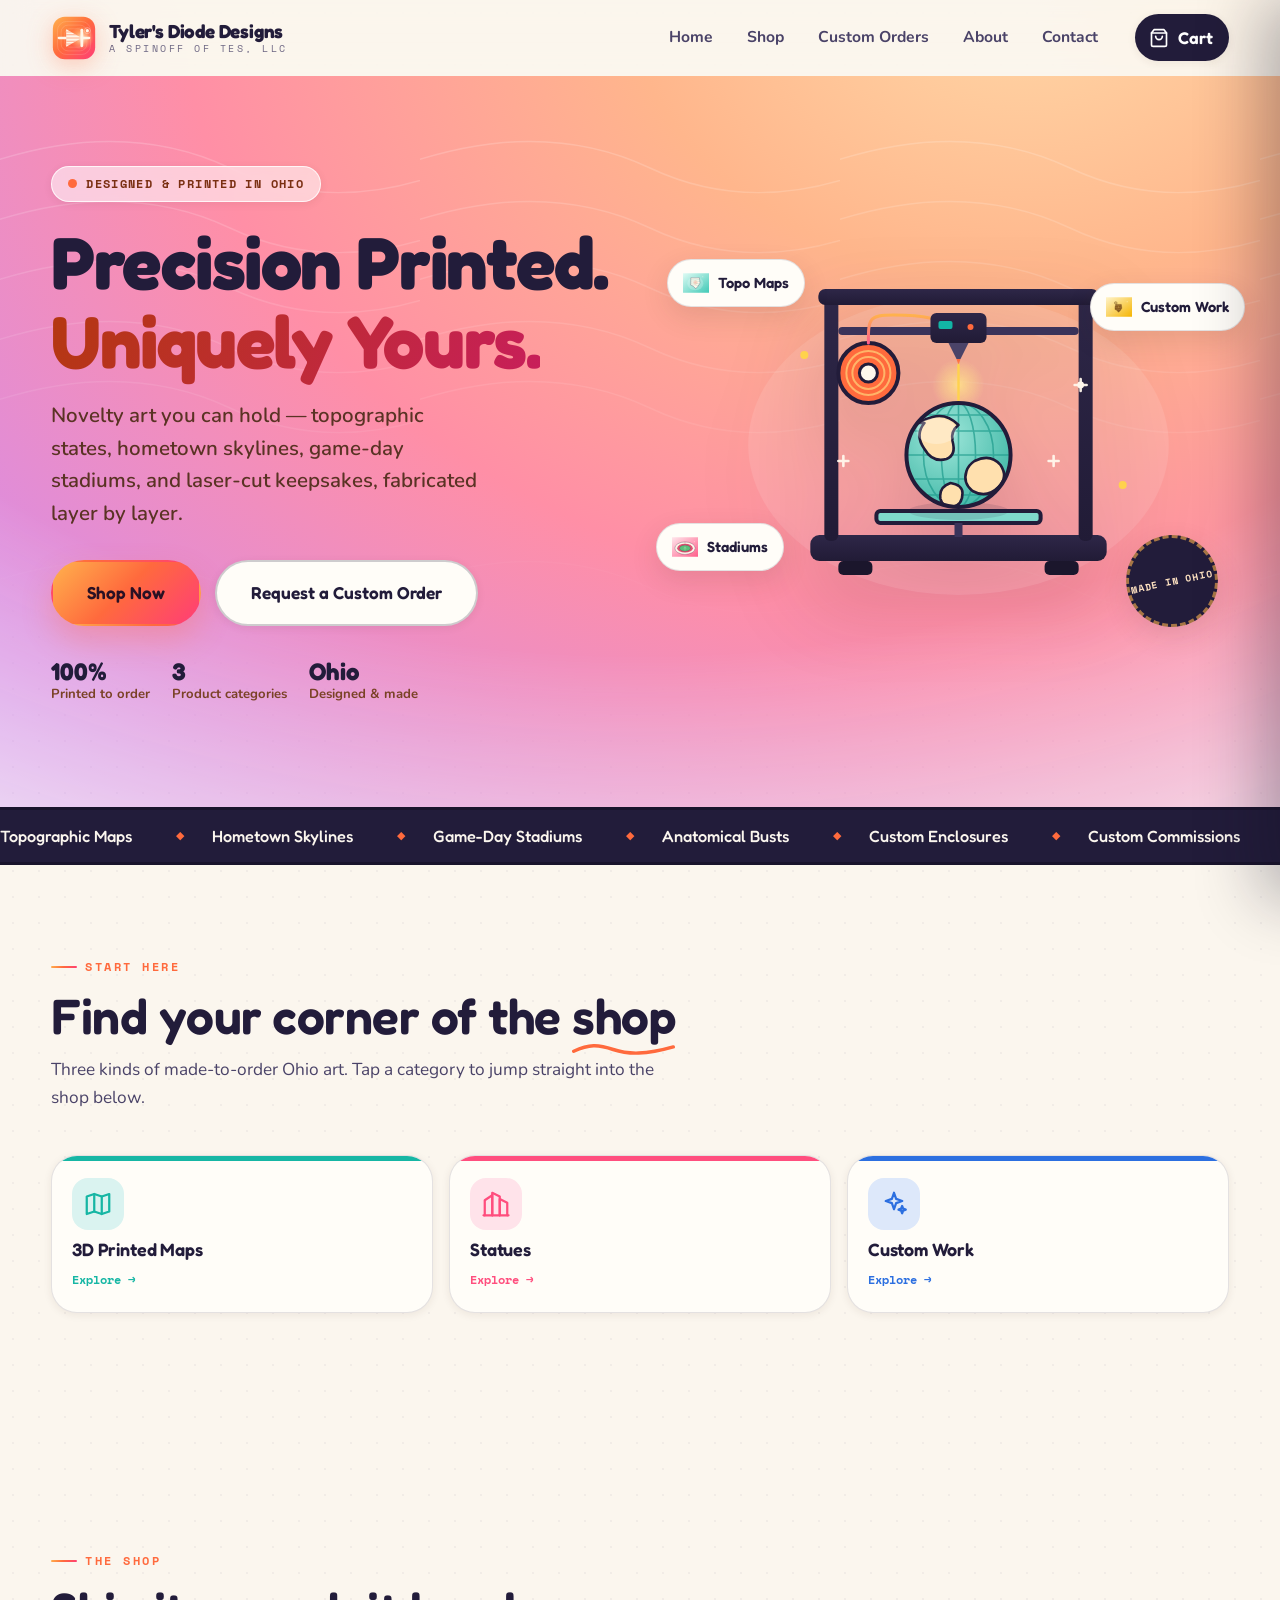
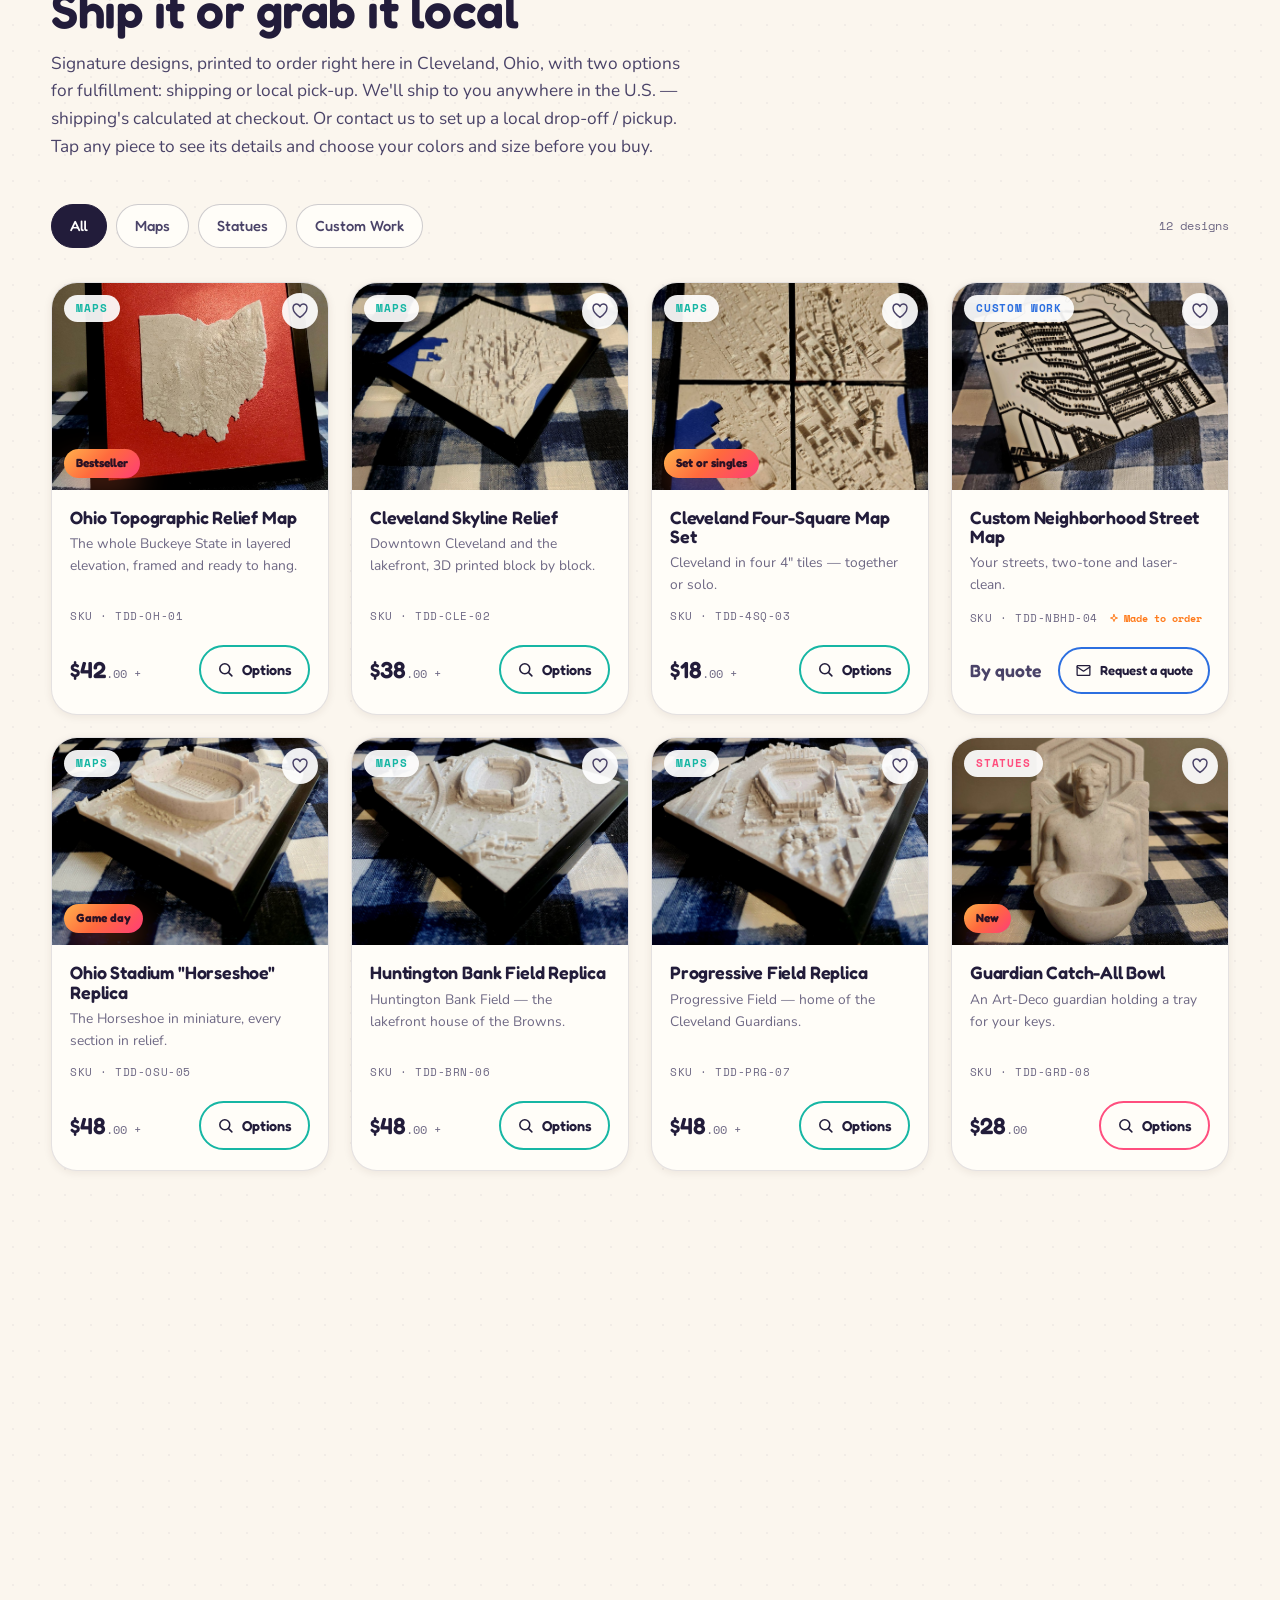
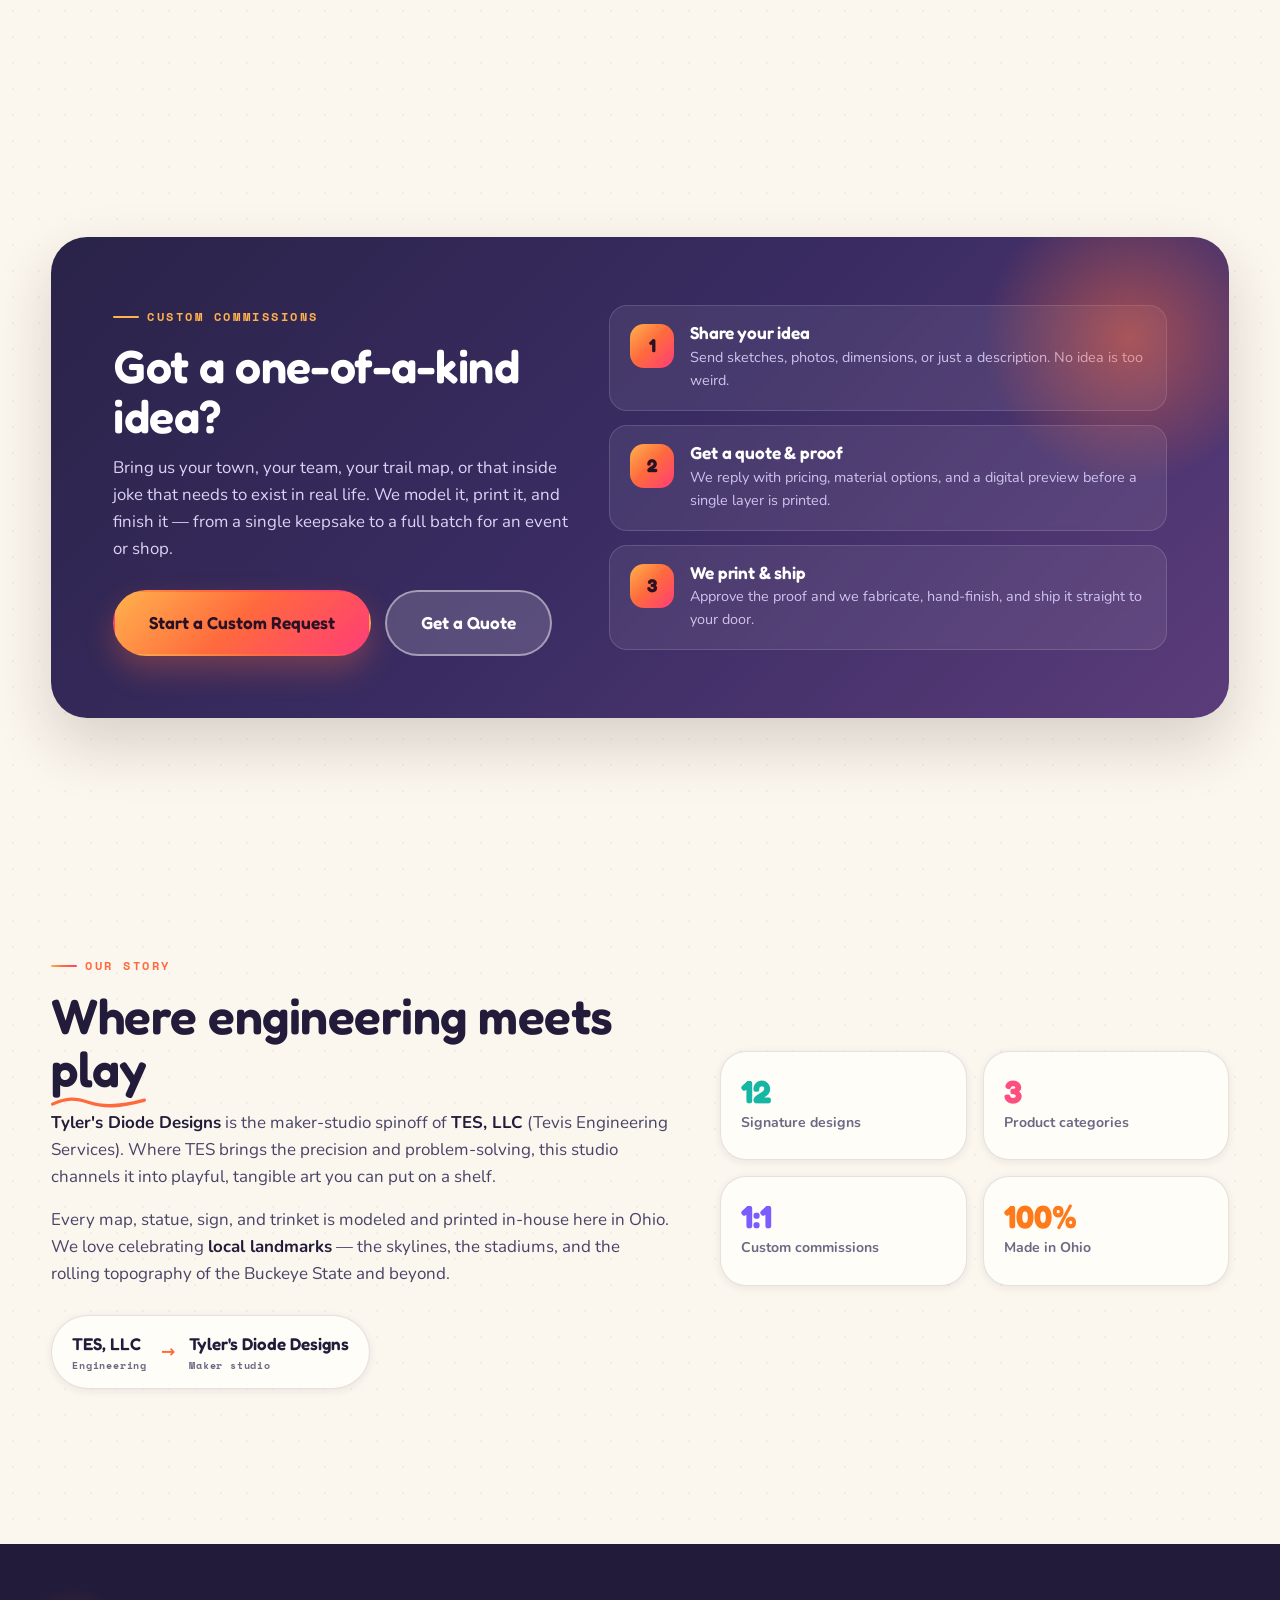
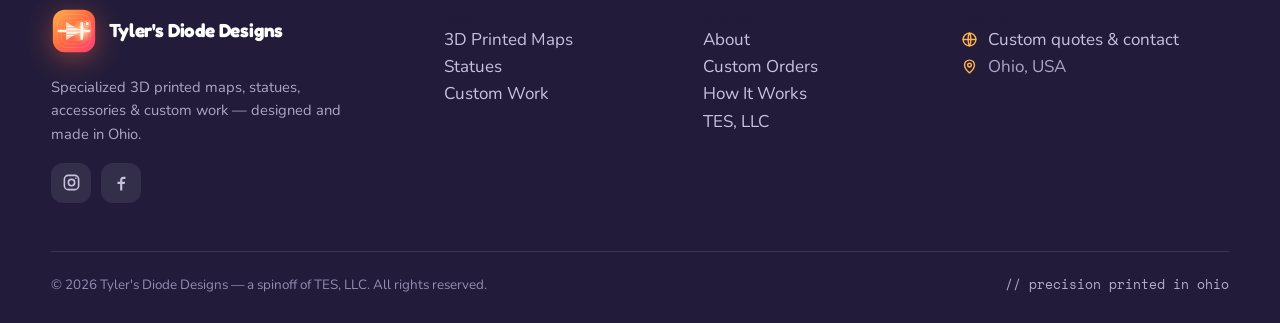
==== index.html @ 13f258c5 "bug fixes + premium options" ====
<!DOCTYPE html>
<html lang="en">
<head>
  <meta charset="UTF-8" />
  <meta name="viewport" content="width=device-width, initial-scale=1.0" />
  <title>Tyler's Diode Designs — Precision Printed. Uniquely Yours.</title>
  <link rel="icon" href="assets/img/favicon.svg" type="image/svg+xml" />
  <link rel="stylesheet" href="assets/css/styles.css" />
</head>
<body>
  <a class="skip-link" href="#shop">Skip to shop</a>

  <header class="site-header" id="home">
    <div class="container site-header__inner">
      <a class="brand" href="#home" aria-label="Tyler's Diode Designs — home">
        <img class="brand__logo" src="assets/img/logo.svg" alt="" width="46" height="46" />
        <span class="brand__name">Tyler's Diode Designs<small>A spinoff of TES, LLC</small></span>
      </a>
      <nav class="main-nav" id="mainNav" aria-label="Primary">
        <ul>
          <li><a href="#home">Home</a></li>
          <li><a href="#shop">Shop</a></li>
          <li><a href="#custom">Custom Orders</a></li>
          <li><a href="#about">About</a></li>
          <li><a href="#contact">Contact</a></li>
        </ul>
      </nav>
      <div class="header-actions">
        <button class="cart-btn" id="cartOpen" aria-label="Open cart" aria-haspopup="dialog">
          <svg viewBox="0 0 24 24" fill="none" stroke="currentColor" stroke-width="2" stroke-linecap="round" stroke-linejoin="round" aria-hidden="true"><path d="M6 2 3 6v14a2 2 0 0 0 2 2h14a2 2 0 0 0 2-2V6l-3-4Z"/><path d="M3 6h18"/><path d="M16 10a4 4 0 0 1-8 0"/></svg>
          <span class="label">Cart</span>
          <span class="cart-count" id="cartCount" aria-live="polite">0</span>
        </button>
        <button class="nav-toggle" id="navToggle" aria-label="Toggle menu" aria-controls="mainNav" aria-expanded="false"><span></span></button>
      </div>
    </div>
  </header>

  <main>
    <section class="hero">
      <div class="container hero__grid">
        <div class="hero__content">
          <span class="hero__badge"><span class="dot"></span> Designed &amp; printed in Ohio</span>
          <h1 class="hero__title">Precision Printed.<br /><span class="pop">Uniquely Yours.</span></h1>
          <p class="hero__lead">Novelty art you can hold — topographic states, hometown skylines, game-day stadiums, and laser-cut keepsakes, fabricated layer by layer.</p>
          <div class="hero__cta">
            <a class="btn btn--primary btn--lg" href="#shop">Shop Now</a>
            <a class="btn btn--ghost btn--lg" href="#custom">Request a Custom Order</a>
          </div>
          <div class="hero__proof">
            <div><b>100%</b><span>Printed to order</span></div>
            <div><b>3</b><span>Product categories</span></div>
            <div><b>Ohio</b><span>Designed &amp; made</span></div>
          </div>
        </div>
        <div class="hero__stage">
          <img class="hero__art" src="assets/img/hero-scene.svg" alt="A 3D printer building a topographic relief map layer by layer" width="480" height="400" />
          <span class="chip chip--1"><img src="assets/img/illustrations/topo-ohio.svg" alt="" /> Topo Maps</span>
          <span class="chip chip--2"><img src="assets/img/illustrations/stadium.svg" alt="" /> Stadiums</span>
          <span class="chip chip--3"><img src="assets/img/illustrations/keychain.svg" alt="" /> Custom Work</span>
          <span class="sticker">Made in&nbsp;Ohio</span>
        </div>
      </div>
    </section>

    <div class="marquee" aria-hidden="true">
      <div class="marquee__track">
        <span>Topographic Maps</span><span>Hometown Skylines</span><span>Game-Day Stadiums</span><span>Anatomical Busts</span><span>Custom Enclosures</span><span>Custom Commissions</span>
        <span>Topographic Maps</span><span>Hometown Skylines</span><span>Game-Day Stadiums</span><span>Anatomical Busts</span><span>Custom Enclosures</span><span>Custom Commissions</span>
      </div>
    </div>

    <section class="section cats cats--leadin">
      <div class="container">
        <div class="section__head reveal">
          <span class="eyebrow">Start here</span>
          <h2 class="section__title">Find your corner of the <span class="squiggle">shop</span></h2>
          <p class="section__lead">Three kinds of made-to-order Ohio art. Tap a category to jump straight into the shop below.</p>
        </div>
        <div class="cat-grid">
          <a class="cat-card reveal" data-delay="0" href="#shop" data-filter="maps" style="--accent: var(--c-maps)">
            <span class="cat-card__icon"><svg viewBox="0 0 24 24" fill="none" stroke="currentColor" stroke-width="1.8" stroke-linecap="round" stroke-linejoin="round"><path d="M9 4 3 6v14l6-2 6 2 6-2V4l-6 2-6-2Z"/><path d="M9 4v14M15 6v14"/></svg></span>
            <h3>3D Printed Maps</h3><span class="cat-card__link">Explore →</span>
          </a>
          <a class="cat-card reveal" data-delay="1" href="#shop" data-filter="statues" style="--accent: var(--c-statues)">
            <span class="cat-card__icon"><svg viewBox="0 0 24 24" fill="none" stroke="currentColor" stroke-width="1.8" stroke-linecap="round" stroke-linejoin="round"><path d="M3 21V9l6-4v16"/><path d="M9 21V3l6 3v15"/><path d="M15 21V8l6 3v10"/><path d="M2 21h20"/></svg></span>
            <h3>Statues</h3><span class="cat-card__link">Explore →</span>
          </a>
          <a class="cat-card reveal" data-delay="2" href="#shop" data-filter="custom" style="--accent: var(--c-custom)">
            <span class="cat-card__icon"><svg viewBox="0 0 24 24" fill="none" stroke="currentColor" stroke-width="1.8" stroke-linecap="round" stroke-linejoin="round"><path d="M12 3l1.7 4.9 4.9 1.7-4.9 1.7L12 16.2l-1.7-4.9L5.4 9.6l4.9-1.7Z"/><path d="M18.5 13.6l.8 2.1 2.1.8-2.1.8-.8 2.1-.8-2.1-2.1-.8 2.1-.8Z"/></svg></span>
            <h3>Custom Work</h3><span class="cat-card__link">Explore →</span>
          </a>
        </div>
      </div>
    </section>

    <section class="section" id="shop">
      <div class="container">
        <div class="section__head reveal">
          <span class="eyebrow">The shop</span>
          <h2 class="section__title">Ship it or grab it local</h2>
          <p class="section__lead">Signature designs, printed to order right here in Cleveland, Ohio, with two options for fulfillment: shipping or local pick-up.


We'll ship to you anywhere in the U.S. — shipping's calculated at checkout. Or contact us to set up a local drop-off / pickup. Tap any piece to see its details and choose your colors and size before you buy.</p>
        </div>
        <div class="shop__bar reveal">
          <div class="filters" id="filters" role="group" aria-label="Filter products by category">
            <button class="filter is-active" data-filter="all">All</button>
            <button class="filter" data-filter="maps">Maps</button>
            <button class="filter" data-filter="statues">Statues</button>
            <button class="filter" data-filter="custom">Custom Work</button>
          </div>
          <p class="shop__note" id="shopNote">12 designs</p>
        </div>
        <div class="product-grid" id="productGrid"></div>
      </div>
    </section>

    <section class="section custom" id="custom">
      <div class="container">
        <div class="custom__panel reveal">
          <div class="custom__grid">
            <div class="custom__head">
              <span class="eyebrow">Custom commissions</span>
              <h2 class="custom__title">Got a one-of-a-kind idea?</h2>
              <p class="custom__text">Bring us your town, your team, your trail map, or that inside joke that needs to exist in real life. We model it, print it, and finish it — from a single keepsake to a full batch for an event or shop.</p>
              <div class="custom__cta">
                <a class="btn btn--primary btn--lg" href="#contact">Start a Custom Request</a>
                <a class="btn btn--light btn--lg" href="#contact">Get a Quote</a>
              </div>
            </div>
            <div class="steps">
              <div class="step"><span class="step__num">1</span><div><h4>Share your idea</h4><p>Send sketches, photos, dimensions, or just a description. No idea is too weird.</p></div></div>
              <div class="step"><span class="step__num">2</span><div><h4>Get a quote &amp; proof</h4><p>We reply with pricing, material options, and a digital preview before a single layer is printed.</p></div></div>
              <div class="step"><span class="step__num">3</span><div><h4>We print &amp; ship</h4><p>Approve the proof and we fabricate, hand-finish, and ship it straight to your door.</p></div></div>
            </div>
          </div>
        </div>
      </div>
    </section>

    <section class="section" id="about">
      <div class="container about__grid">
        <div class="about__text reveal">
          <span class="eyebrow">Our story</span>
          <h2 class="section__title">Where engineering meets <span class="squiggle">play</span></h2>
          <p><strong>Tyler's Diode Designs</strong> is the maker-studio spinoff of <strong>TES, LLC</strong> (Tevis Engineering Services). Where TES brings the precision and problem-solving, this studio channels it into playful, tangible art you can put on a shelf.</p>
          <p>Every map, statue, sign, and trinket is modeled and printed in-house here in Ohio. We love celebrating <strong>local landmarks</strong> — the skylines, the stadiums, and the rolling topography of the Buckeye State and beyond.</p>
          <div class="lineage">
            <span class="node">TES, LLC<small>Engineering</small></span><span class="arrow">→</span><span class="node">Tyler's Diode Designs<small>Maker studio</small></span>
          </div>
        </div>
        <div class="about__cards reveal" data-delay="1">
          <div class="fact"><b>12</b><span>Signature designs</span></div>
          <div class="fact"><b>3</b><span>Product categories</span></div>
          <div class="fact"><b>1:1</b><span>Custom commissions</span></div>
          <div class="fact"><b>100%</b><span>Made in Ohio</span></div>
        </div>
      </div>
    </section>
  </main>

  <footer class="site-footer" id="contact">
    <div class="container">
      <div class="footer__grid">
        <div class="footer__brand">
          <a class="brand" href="#home" aria-label="Tyler's Diode Designs — home">
            <img class="brand__logo" src="assets/img/logo.svg" alt="" width="44" height="44" />
            <span class="brand__name">Tyler's Diode Designs</span>
          </a>
          <p>Specialized 3D printed maps, statues, accessories &amp; custom work — designed and made in Ohio.</p>
          <div class="footer__social">
            <a href="#" data-soon aria-label="Instagram (coming soon)"><svg viewBox="0 0 24 24" fill="none" stroke="currentColor" stroke-width="2" aria-hidden="true"><rect x="3" y="3" width="18" height="18" rx="5"/><circle cx="12" cy="12" r="4"/><circle cx="17.5" cy="6.5" r="1" fill="currentColor" stroke="none"/></svg></a>
            <a href="#" data-soon aria-label="Facebook (coming soon)"><svg viewBox="0 0 24 24" fill="currentColor" aria-hidden="true"><path d="M13 22v-8h3l.5-3H13V9c0-.9.3-1.5 1.6-1.5H17V4.8c-.3 0-1.3-.1-2.5-.1-2.5 0-4.2 1.5-4.2 4.3V11H7v3h3.3v8H13Z"/></svg></a>
          </div>
        </div>
        <div class="footer__col"><h4>Shop</h4><ul>
          <li><a href="#shop" data-filter="maps">3D Printed Maps</a></li>
          <li><a href="#shop" data-filter="statues">Statues</a></li>
          <li><a href="#shop" data-filter="custom">Custom Work</a></li>
        </ul></div>
        <div class="footer__col"><h4>Studio</h4><ul>
          <li><a href="#about">About</a></li>
          <li><a href="#custom">Custom Orders</a></li>
          <li><a href="#custom">How It Works</a></li>
          <li><a href="https://tevisengineering.com" target="_blank" rel="noopener">TES, LLC</a></li>
        </ul></div>
        <div class="footer__col footer__contact"><h4>Contact</h4><ul>
          <li><a href="#"><svg viewBox="0 0 24 24" fill="none" stroke="currentColor" stroke-width="2" stroke-linecap="round" stroke-linejoin="round" aria-hidden="true"><circle cx="12" cy="12" r="9"/><path d="M3 12h18"/><path d="M12 3c2.5 2.5 2.5 15 0 18M12 3c-2.5 2.5-2.5 15 0 18"/></svg> Custom quotes &amp; contact</a></li>
          <li><span style="display:flex;gap:10px;align-items:center;color:#ADA5C6"><svg viewBox="0 0 24 24" fill="none" stroke="currentColor" stroke-width="2" stroke-linecap="round" stroke-linejoin="round" aria-hidden="true" style="width:17px;height:17px;color:var(--amber);flex:none"><path d="M12 21s-7-5.5-7-11a7 7 0 0 1 14 0c0 5.5-7 11-7 11Z"/><circle cx="12" cy="10" r="2.6"/></svg> Ohio, USA</span></li>
        </ul></div>
      </div>
      <div class="footer__bottom">
        <span>© <span id="year">2026</span> Tyler's Diode Designs — a spinoff of TES, LLC. All rights reserved.</span>
        <span class="font-mono">// precision printed in ohio</span>
      </div>
    </div>
  </footer>

  <!-- Quick-view pop-up -->
  <div class="qv-overlay" id="qvOverlay"><div class="qv" id="qv" role="dialog" aria-modal="true" aria-label="Product quick view"></div></div>

  <!-- Cart drawer -->
  <div class="cart-overlay" id="cartOverlay"></div>
  <aside class="cart" id="cart" role="dialog" aria-modal="true" aria-label="Shopping cart" aria-hidden="true">
    <div class="cart__head">
      <h3>Your Cart <span class="font-mono" style="font-size:.8rem;color:var(--muted)" id="cartHeadCount"></span></h3>
      <button class="cart__close" id="cartClose" aria-label="Close cart"><svg viewBox="0 0 24 24" fill="none" stroke="currentColor" stroke-width="2.2" stroke-linecap="round" aria-hidden="true"><path d="M18 6 6 18M6 6l12 12"/></svg></button>
    </div>
    <div class="cart__items" id="cartItems"></div>
    <div class="cart__foot" id="cartFoot" hidden>
      <div class="cart__row"><span>Subtotal</span><span id="cartSubtotal" class="font-mono">$0.00</span></div>
      <div class="cart__row" style="font-size:.82rem"><span>Shipping &amp; pickup</span><span style="color:var(--muted)">Arranged after checkout</span></div>
      <div class="cart__row total"><span>Amount due</span><span id="cartTotal">$0.00</span></div>
      <button class="btn btn--primary btn--block btn--lg" style="margin-top:10px" onclick="alert('Demo checkout — the live storefront wires this to PayPal / Venmo / card.')">Checkout</button>
      <p class="cart__hint">Secure checkout by <strong>PayPal</strong>, Venmo, or card. After payment we'll email you to arrange shipping or local pickup.</p>
    </div>
  </aside>

  <div class="toast-wrap" id="toastWrap" aria-live="polite" aria-atomic="true"></div>

  <script src="assets/js/products.js"></script>
  <script src="assets/js/main.js"></script>
</body>
</html>
---- assets/css/styles.css ----
/* =====================================================================
   Tyler's Diode Designs — production stylesheet (tokens + storefront)
   Generated from the TDD design system. Edit tokens at the top.
   ===================================================================== */
@import url("https://fonts.googleapis.com/css2?family=Fredoka:wght@400;500;600;700&family=Nunito:wght@400;600;700;800&family=Space+Mono:wght@400;700&display=swap");

/* =====================================================================
   Tyler's Diode Designs — Color tokens
   "Topographic workshop": warm paper + diode-glow sunset + category accents
   ===================================================================== */
:root {
  /* ---- Paper / ink (surfaces + text) ---- */
  --paper:       #FBF6EE;   /* page background  */
  --paper-2:     #FFFDF8;   /* cards, raised surfaces */
  --ink:         #221C3A;   /* primary text, dark UI */
  --ink-soft:    #4A4368;   /* secondary text */
  --muted:       #6E6884;   /* tertiary / meta text */
  --line:        rgba(34, 28, 58, 0.12);   /* hairline borders */
  --line-strong: rgba(34, 28, 58, 0.22);   /* stronger borders */

  /* ---- Brand "diode glow" sunset ---- */
  --tangerine:  #FF6A3D;   /* primary brand pop */
  --amber:      #FFB24D;
  --coral:      #FF3D77;
  --teal:       #12B5A5;   /* success / confirm */
  --violet:     #7A5CFF;   /* focus ring / accent */
  --gold:       #F5B400;

  /* ---- Category accents ---- */
  --c-maps:        #16B6A4;
  --c-accessories: #FF7A1A;
  --c-statues:     #FF4E7E;
  --c-custom:      #2C6FE0;

  /* ---- Gradients ---- */
  --grad-sunset: linear-gradient(135deg, #FFB24D 0%, #FF6A3D 48%, #FF3D77 100%); /* @kind color */
  --grad-hero:   radial-gradient(120% 120% at 80% -10%, #FFD9A8 0%, #FFB68C 26%, #FF8FA6 55%, #C98BFF 100%); /* @kind color */
  --grad-band:   linear-gradient(135deg, #2A2348 0%, #3A2C63 50%, #5B3C7A 100%); /* @kind color */

  /* ---- Semantic aliases ---- */
  --bg-page:        var(--paper);
  --surface-card:   var(--paper-2);
  --text-strong:    var(--ink);
  --text-body:      var(--ink-soft);
  --text-muted:     var(--muted);
  --border-subtle:  var(--line);
  --border-strong:  var(--line-strong);
  --accent-primary: var(--tangerine);
  --accent-focus:   var(--violet);
  --accent-success: var(--teal);

  /* Filament colors live in assets/js/products.js (FILAMENTS) — the single
     source of truth for each color's name, hex swatch, and optional upcharge. */
}

/* =====================================================================
   Tyler's Diode Designs — Typography tokens
   Display: Fredoka (rounded, friendly). Body: Nunito. Mono: Space Mono.
   ===================================================================== */
:root {
  /* ---- Families ---- */
  --font-display: "Fredoka", "Trebuchet MS", sans-serif;
  --font-body:    "Nunito", system-ui, -apple-system, "Segoe UI", sans-serif;
  --font-mono:    "Space Mono", ui-monospace, "Courier New", monospace;

  /* ---- Weights ---- */
  --fw-regular:   400; /* @kind font */
  --fw-medium:    500; /* @kind font */
  --fw-semibold:  600; /* @kind font */
  --fw-bold:      700; /* @kind font */
  --fw-extrabold: 800; /* @kind font */

  /* ---- Type scale (fluid where it matters) ---- */
  --fs-eyebrow:   0.72rem;   /* mono, tracked-out labels */
  --fs-meta:      0.78rem;   /* SKU / captions */
  --fs-small:     0.86rem;
  --fs-body:      1rem;      /* base 17px on <body> */
  --fs-lead:      1.08rem;
  --fs-h4:        1.12rem;
  --fs-h3:        1.45rem;
  --fs-h2:        clamp(2rem, 4.6vw, 3.1rem);   /* @kind font */
  --fs-h1:        clamp(2.6rem, 6.2vw, 4.6rem); /* @kind font */

  /* ---- Line heights ---- */
  --lh-tight:     1.08; /* @kind font */   /* headings */
  --lh-snug:      1.2;  /* @kind font */
  --lh-body:      1.6;  /* @kind font */

  /* ---- Letter spacing ---- */
  --ls-tight:     -0.02em; /* @kind font */  /* big display */
  --ls-heading:   -0.01em; /* @kind font */
  --ls-eyebrow:    0.22em; /* @kind font */  /* mono eyebrows */
  --ls-mono:       0.05em; /* @kind font */
}

/* =====================================================================
   Tyler's Diode Designs — Shape, spacing, shadow & layout tokens
   ===================================================================== */
:root {
  /* ---- Spacing scale ---- */
  --space-1:  4px;
  --space-2:  8px;
  --space-3:  12px;
  --space-4:  16px;
  --space-5:  22px;
  --space-6:  32px;
  --space-7:  44px;
  --space-8:  64px;
  --space-9:  96px;

  /* ---- Corner radii (generous, playful) ---- */
  --r-sm:  12px;
  --r:     18px;
  --r-lg:  26px;
  --r-xl:  36px;
  --pill:  999px;

  /* ---- Borders ---- */
  --border-hair:  1.5px solid var(--line);
  --border-card:  1.5px solid var(--line);

  /* ---- Shadows (warm-tinted, never neutral gray) ---- */
  --shadow-sm:  0 2px 8px rgba(58, 38, 30, 0.08);
  --shadow-md:  0 10px 28px rgba(58, 38, 30, 0.12);
  --shadow-lg:  0 26px 60px rgba(58, 38, 30, 0.18);
  --shadow-pop: 0 14px 30px rgba(255, 106, 61, 0.30);  /* glowing CTA */

  /* ---- Motion ---- */
  --ease-out:    cubic-bezier(0.2, 0.7, 0.3, 1); /* @kind other */
  --ease-bounce: cubic-bezier(0.34, 1.56, 0.64, 1); /* @kind other */  /* springy pop */
  --t-fast:  0.18s; /* @kind other */
  --t-base:  0.22s; /* @kind other */
  --t-slow:  0.34s; /* @kind other */

  /* ---- Layout ---- */
  --container: 1200px; /* @kind spacing */
  --header-h:  76px; /* @kind spacing */
}

/* =====================================================================
   Tyler's Diode Designs — Storefront UI kit styles
   Tokens come from the design system (../../styles.css). This file holds
   the component classes; the original storefront's look, preserved.
   ===================================================================== */
/* =====================================================================
   Tyler's Diode Designs — Storefront
   A whimsical "topographic workshop" theme.
   Palette: warm paper + diode-glow sunset + category accents.
   ===================================================================== */

/* ----------------------------- Reset ------------------------------- */
*, *::before, *::after { box-sizing: border-box; }
* { margin: 0; }
html { scroll-behavior: smooth; scroll-padding-top: calc(var(--header-h) + 16px); -webkit-text-size-adjust: 100%; }
body {
  font-family: var(--font-body);
  color: var(--ink);
  background-color: var(--paper);
  line-height: 1.6;
  font-size: 17px;
  -webkit-font-smoothing: antialiased;
  overflow-x: hidden;
  background-image:
    radial-gradient(40rem 40rem at 110% -8%, rgba(255, 178, 77, 0.18), transparent 60%),
    radial-gradient(34rem 34rem at -10% 12%, rgba(122, 92, 255, 0.12), transparent 60%),
    radial-gradient(rgba(34, 28, 58, 0.045) 1px, transparent 1px);
  background-size: auto, auto, 26px 26px;
  background-attachment: fixed, fixed, scroll;
}
img, svg { display: block; max-width: 100%; }
a { color: inherit; text-decoration: none; }
button { font: inherit; color: inherit; cursor: pointer; border: none; background: none; }
ul { list-style: none; padding: 0; }
:focus-visible { outline: 3px solid var(--violet); outline-offset: 3px; border-radius: 6px; }

/* --------------------------- Typography ---------------------------- */
h1, h2, h3, h4 { font-family: var(--font-display); font-weight: 600; line-height: 1.08; color: var(--ink); letter-spacing: -0.01em; }
.font-mono { font-family: var(--font-mono); }

/* --------------------------- Utilities ----------------------------- */
.container { width: min(var(--container), 92vw); margin-inline: auto; }
.eyebrow {
  display: inline-flex; align-items: center; gap: 8px;
  font-family: var(--font-mono); font-size: 0.72rem; letter-spacing: 0.22em;
  text-transform: uppercase; color: var(--tangerine); font-weight: 700;
}
.eyebrow::before { content: ""; width: 26px; height: 2px; border-radius: 2px; background: var(--grad-sunset); }
.section { padding: clamp(56px, 9vw, 116px) 0; position: relative; }
.section__head { max-width: 640px; margin-bottom: 44px; }
.section__title { font-size: clamp(2rem, 4.6vw, 3.1rem); margin: 14px 0 12px; }
.section__lead { color: var(--ink-soft); font-size: 1.08rem; }
.squiggle { position: relative; display: inline-block; }
.squiggle::after {
  content: ""; position: absolute; left: 0; right: 0; bottom: -0.32em; height: 0.42em;
  background: no-repeat center/100% 100%
    url("data:image/svg+xml,%3Csvg xmlns='http://www.w3.org/2000/svg' viewBox='0 0 120 14'%3E%3Cpath d='M2 9 C 20 1 30 1 48 7 S 86 13 118 4' fill='none' stroke='%23FF6A3D' stroke-width='4' stroke-linecap='round'/%3E%3C/svg%3E");
}

/* ---------------------------- Buttons ------------------------------ */
.btn {
  display: inline-flex; align-items: center; justify-content: center; gap: 10px;
  font-family: var(--font-display); font-weight: 600; font-size: 1rem;
  padding: 14px 26px; border-radius: var(--pill); border: 2px solid transparent;
  transition: transform .18s ease, box-shadow .22s ease, background-color .2s ease, color .2s ease;
  white-space: nowrap; text-align: center;
}
.btn:active { transform: translateY(1px) scale(0.99); }
.btn--primary { background: var(--grad-sunset); color: #2A1124; box-shadow: var(--shadow-pop); }
.btn--primary:hover { transform: translateY(-3px); box-shadow: 0 20px 38px rgba(255, 61, 119, 0.36); }
.btn--ghost { background: var(--paper-2); color: var(--ink); border-color: var(--line-strong); box-shadow: var(--shadow-sm); }
.btn--ghost:hover { transform: translateY(-3px); border-color: var(--ink); box-shadow: var(--shadow-md); }
.btn--light { background: rgba(255, 255, 255, 0.16); color: #fff; border-color: rgba(255, 255, 255, 0.45); backdrop-filter: blur(4px); }
.btn--light:hover { background: #fff; color: var(--ink); transform: translateY(-3px); }
.btn--lg { padding: 17px 34px; font-size: 1.08rem; }
.btn--block { width: 100%; }
.btn svg { width: 18px; height: 18px; flex: none; }

/* ----------------------------- Header ------------------------------ */
.site-header {
  position: sticky; top: 0; z-index: 60; height: var(--header-h);
  display: flex; align-items: center;
  background: rgba(251, 246, 238, 0.72);
  backdrop-filter: blur(14px) saturate(1.3);
  border-bottom: 1px solid transparent;
  transition: border-color .25s ease, background-color .25s ease, box-shadow .25s ease;
}
.site-header.is-scrolled { border-bottom-color: var(--line); box-shadow: var(--shadow-sm); background: rgba(251, 246, 238, 0.9); }
/* No width:100% here — let the shared .container cap width to min(1200px,92vw) and
   center it, so the header (and the cart button) line up with the page content
   instead of hugging the viewport edges. */
.site-header__inner { display: flex; align-items: center; gap: 22px; }

.brand { display: inline-flex; align-items: center; gap: 12px; }
.brand__logo { width: 46px; height: 46px; filter: drop-shadow(0 6px 12px rgba(255, 106, 61, 0.32)); transition: transform .4s cubic-bezier(.34,1.56,.64,1); }
.brand:hover .brand__logo { transform: rotate(-8deg) scale(1.06); }
.brand__name { font-family: var(--font-display); font-weight: 700; font-size: 1.18rem; line-height: 1; letter-spacing: -0.01em; }
.brand__name small { display: block; font-family: var(--font-mono); font-weight: 400; font-size: 0.6rem; letter-spacing: 0.26em; text-transform: uppercase; color: var(--muted); margin-top: 3px; }

.main-nav { margin-left: auto; }
.main-nav ul { display: flex; align-items: center; gap: 4px; }
.main-nav a { display: inline-block; padding: 9px 15px; border-radius: var(--pill); font-weight: 700; font-size: 0.98rem; color: var(--ink-soft); transition: color .2s ease, background-color .2s ease; }
.main-nav a:hover { color: var(--ink); background: rgba(34, 28, 58, 0.06); }

.header-actions { display: flex; align-items: center; gap: 10px; }
.cart-btn { position: relative; display: inline-flex; align-items: center; gap: 9px; padding: 10px 16px 10px 14px; border-radius: var(--pill); background: var(--ink); color: #fff; font-family: var(--font-display); font-weight: 600; box-shadow: var(--shadow-sm); transition: transform .18s ease, box-shadow .2s ease; }
.cart-btn:hover { transform: translateY(-2px); box-shadow: var(--shadow-md); }
.cart-btn svg { width: 20px; height: 20px; }
.cart-count {
  position: absolute; top: -7px; right: -7px; min-width: 22px; height: 22px; padding: 0 6px;
  display: grid; place-items: center; border-radius: var(--pill);
  background: var(--grad-sunset); color: #2A1124; font-family: var(--font-mono); font-weight: 700; font-size: 0.72rem;
  border: 2px solid var(--paper); transform: scale(0); transition: transform .3s cubic-bezier(.34,1.56,.64,1);
}
.cart-count.is-active { transform: scale(1); }

.nav-toggle { display: none; width: 46px; height: 46px; border-radius: 14px; background: var(--paper-2); border: 2px solid var(--line-strong); }
.nav-toggle span, .nav-toggle span::before, .nav-toggle span::after { content: ""; display: block; width: 20px; height: 2.4px; border-radius: 2px; background: var(--ink); margin-inline: auto; transition: transform .25s ease, opacity .2s ease; }
.nav-toggle span::before { transform: translateY(-6px); } .nav-toggle span::after { transform: translateY(4px); }
.nav-toggle[aria-expanded="true"] span { background: transparent; }
.nav-toggle[aria-expanded="true"] span::before { transform: translateY(0) rotate(45deg); }
.nav-toggle[aria-expanded="true"] span::after { transform: translateY(-2px) rotate(-45deg); }

/* ------------------------------ Hero ------------------------------- */
.hero { position: relative; padding: clamp(40px, 7vw, 96px) 0 clamp(60px, 8vw, 110px); overflow: hidden; }
.hero::before {
  content: ""; position: absolute; inset: 0 0 auto; height: 132%; z-index: -2;
  background: var(--grad-hero);
  -webkit-mask-image: radial-gradient(120% 100% at 50% 0, #000 60%, transparent 100%);
          mask-image: radial-gradient(120% 100% at 50% 0, #000 60%, transparent 100%);
}
.hero::after {
  content: ""; position: absolute; inset: 0; z-index: -1; opacity: 0.5;
  background-image: url("data:image/svg+xml,%3Csvg xmlns='http://www.w3.org/2000/svg' width='420' height='420' viewBox='0 0 420 420'%3E%3Cg fill='none' stroke='%23ffffff' stroke-opacity='0.4' stroke-width='1.4'%3E%3Cpath d='M-20 90 Q120 40 230 92 T470 86'/%3E%3Cpath d='M-20 150 Q120 100 230 152 T470 146'/%3E%3Cpath d='M-20 210 Q120 160 230 212 T470 206'/%3E%3Cpath d='M-20 270 Q120 220 230 272 T470 266'/%3E%3Cpath d='M-20 330 Q120 280 230 332 T470 326'/%3E%3C/g%3E%3C/svg%3E");
  -webkit-mask-image: linear-gradient(#000, transparent 78%); mask-image: linear-gradient(#000, transparent 78%);
}
.hero__grid { display: grid; grid-template-columns: 1.05fr 0.95fr; gap: 40px; align-items: center; }
.hero__content { max-width: 620px; }
.hero__badge {
  display: inline-flex; align-items: center; gap: 9px; padding: 8px 16px; border-radius: var(--pill);
  background: rgba(255, 255, 255, 0.55); border: 1.5px solid rgba(255, 255, 255, 0.8);
  backdrop-filter: blur(6px); font-family: var(--font-mono); font-size: 0.72rem; font-weight: 700;
  letter-spacing: 0.12em; text-transform: uppercase; color: #7a2f12; box-shadow: var(--shadow-sm);
}
.hero__badge .dot { width: 9px; height: 9px; border-radius: 50%; background: var(--tangerine); box-shadow: 0 0 0 0 rgba(255, 106, 61, 0.6); animation: pulse 2.2s infinite; }
@keyframes pulse { 0% { box-shadow: 0 0 0 0 rgba(255, 106, 61, 0.55); } 70% { box-shadow: 0 0 0 11px rgba(255, 106, 61, 0); } 100% { box-shadow: 0 0 0 0 rgba(255, 106, 61, 0); } }
.hero__title { font-size: clamp(2.6rem, 6.2vw, 4.6rem); font-weight: 700; margin: 20px 0 18px; letter-spacing: -0.02em; }
.hero__title .pop { background: linear-gradient(120deg, #B4380F, #C81E5B); -webkit-background-clip: text; background-clip: text; color: transparent; }
.hero__lead { font-size: clamp(1.05rem, 2vw, 1.28rem); color: #5a3324; max-width: 36ch; font-weight: 600; }
.hero__cta { display: flex; flex-wrap: wrap; gap: 14px; margin-top: 30px; }
.hero__proof { display: flex; flex-wrap: wrap; gap: 22px; margin-top: 34px; }
.hero__proof div { display: flex; flex-direction: column; }
.hero__proof b { font-family: var(--font-display); font-size: 1.5rem; color: var(--ink); line-height: 1; }
.hero__proof span { font-size: 0.82rem; color: #7a4226; font-weight: 700; }

.hero__stage { position: relative; }
.hero__art { width: 100%; filter: drop-shadow(0 30px 40px rgba(58, 20, 30, 0.22)); animation: float 7s ease-in-out infinite; }
@keyframes float { 0%, 100% { transform: translateY(0); } 50% { transform: translateY(-14px); } }
.chip {
  position: absolute; display: inline-flex; align-items: center; gap: 9px; padding: 10px 15px;
  background: var(--paper-2); border-radius: var(--pill); box-shadow: var(--shadow-md);
  font-family: var(--font-display); font-weight: 600; font-size: 0.92rem; border: 1.5px solid var(--line);
}
.chip svg, .chip img { width: 26px; height: 26px; }
.chip--1 { top: 6%; left: -4%; animation: float 5.5s ease-in-out infinite; }
.chip--2 { bottom: 16%; left: -6%; animation: float 6.5s ease-in-out infinite 0.4s; }
.chip--3 { top: 12%; right: -3%; animation: float 6s ease-in-out infinite 0.8s; }
.sticker {
  position: absolute; right: 2%; bottom: 2%; width: 92px; height: 92px; display: grid; place-items: center;
  text-align: center; border-radius: 50%; background: var(--ink); color: #FFE3C2;
  font-family: var(--font-mono); font-size: 0.6rem; font-weight: 700; letter-spacing: 0.1em; line-height: 1.35;
  text-transform: uppercase; transform: rotate(-12deg); box-shadow: var(--shadow-md); border: 3px dashed rgba(255, 178, 77, 0.6);
}

/* ----------------------------- Marquee ----------------------------- */
.marquee { background: var(--ink); color: var(--paper); overflow: hidden; border-block: 3px solid #19142c; }
.marquee__track { display: flex; gap: 0; width: max-content; animation: scroll-x 28s linear infinite; }
.marquee__track span { display: inline-flex; align-items: center; gap: 16px; padding: 13px 0; font-family: var(--font-display); font-weight: 500; font-size: 1.02rem; }
.marquee__track span::after { content: "◆"; color: var(--tangerine); margin-inline: 28px; font-size: 0.7rem; }
@keyframes scroll-x { to { transform: translateX(-50%); } }
.marquee:hover .marquee__track { animation-play-state: paused; }

/* --------------------------- Categories ---------------------------- */
.cats { padding-top: clamp(48px, 7vw, 84px); }
.cat-grid { display: grid; grid-template-columns: repeat(3, 1fr); gap: 16px; }
.cat-card {
  position: relative; display: flex; flex-direction: column; gap: 10px; padding: 22px 20px;
  background: var(--paper-2); border: 1.5px solid var(--line); border-radius: var(--r-lg);
  box-shadow: var(--shadow-sm); transition: transform .2s ease, box-shadow .25s ease, border-color .2s ease; overflow: hidden;
}
.cat-card::before { content: ""; position: absolute; inset: 0 0 auto; height: 5px; background: var(--accent, var(--tangerine)); }
.cat-card:hover { transform: translateY(-6px); box-shadow: var(--shadow-md); border-color: transparent; }
.cat-card__icon { width: 52px; height: 52px; border-radius: 16px; display: grid; place-items: center; background: color-mix(in srgb, var(--accent) 16%, white); color: var(--accent); }
.cat-card__icon svg { width: 30px; height: 30px; }
.cat-card h3 { font-size: 1.12rem; }
.cat-card p { font-size: 0.86rem; color: var(--muted); }
.cat-card__link { font-family: var(--font-mono); font-size: 0.78rem; font-weight: 700; color: var(--accent); margin-top: auto; }

/* ----------------------------- Shop -------------------------------- */
.shop__bar { display: flex; flex-wrap: wrap; align-items: center; gap: 12px; margin-bottom: 34px; }
.filters { display: flex; flex-wrap: wrap; gap: 9px; }
.filter {
  padding: 9px 18px; border-radius: var(--pill); background: var(--paper-2); border: 1.5px solid var(--line-strong);
  font-family: var(--font-display); font-weight: 500; font-size: 0.92rem; color: var(--ink-soft);
  transition: all .18s ease;
}
.filter:hover { border-color: var(--ink); color: var(--ink); transform: translateY(-2px); }
.filter.is-active { background: var(--ink); color: #fff; border-color: var(--ink); }
.shop__note { margin-left: auto; font-family: var(--font-mono); font-size: 0.78rem; color: var(--muted); }

.product-grid { display: grid; grid-template-columns: repeat(4, 1fr); gap: 22px; }
.product-card {
  display: flex; flex-direction: column; background: var(--paper-2); border: 1.5px solid var(--line);
  border-radius: var(--r-lg); overflow: hidden; box-shadow: var(--shadow-sm);
  transition: transform .22s ease, box-shadow .28s ease, border-color .22s ease;
}
.product-card:hover { transform: translateY(-8px) rotate(-0.4deg); box-shadow: var(--shadow-lg); border-color: transparent; }
.product-card__media { position: relative; aspect-ratio: 4 / 3; overflow: hidden; background: #f0eadf; }
.product-card__media img { width: 100%; height: 100%; object-fit: cover; transition: transform .5s ease; }
.product-card:hover .product-card__media img { transform: scale(1.05); }
.product-card__tag {
  position: absolute; top: 12px; left: 12px; padding: 5px 12px; border-radius: var(--pill);
  background: rgba(255, 255, 255, 0.92); color: var(--accent, var(--ink)); font-family: var(--font-mono);
  font-size: 0.66rem; font-weight: 700; letter-spacing: 0.08em; text-transform: uppercase; box-shadow: var(--shadow-sm);
}
.product-card__fav {
  position: absolute; top: 10px; right: 10px; width: 36px; height: 36px; border-radius: 50%;
  background: rgba(255, 255, 255, 0.92); display: grid; place-items: center; box-shadow: var(--shadow-sm);
  color: var(--ink-soft); transition: transform .2s ease, color .2s ease;
}
.product-card__fav:hover { transform: scale(1.12); color: var(--coral); }
.product-card__fav.is-on { color: var(--coral); }
.product-card__fav svg { width: 18px; height: 18px; }
.product-card__body { display: flex; flex-direction: column; gap: 6px; padding: 18px 18px 20px; flex: 1; }
.product-card__name { font-size: 1.12rem; }
.product-card__desc { font-size: 0.86rem; color: var(--muted); flex: 1; }
.product-card__meta { display: flex; align-items: center; gap: 10px; margin-top: 6px; }
.product-card__sku { font-family: var(--font-mono); font-size: 0.66rem; color: var(--muted); letter-spacing: 0.05em; }
.product-card__foot { display: flex; align-items: center; justify-content: space-between; gap: 10px; margin-top: 14px; }
.product-card__price { font-family: var(--font-display); font-weight: 600; font-size: 1.45rem; line-height: 1; }
.product-card__price small { font-size: 0.78rem; color: var(--muted); font-family: var(--font-mono); font-weight: 400; }
.add-btn {
  display: inline-flex; align-items: center; gap: 8px; padding: 11px 16px; border-radius: var(--pill);
  background: var(--paper-2); border: 2px solid var(--accent, var(--ink)); color: var(--ink);
  font-family: var(--font-display); font-weight: 600; font-size: 0.9rem; transition: all .18s ease;
}
.add-btn svg { width: 17px; height: 17px; }
.add-btn:hover { background: var(--accent, var(--ink)); transform: translateY(-2px); box-shadow: var(--shadow-md); }
.add-btn.is-added { background: var(--teal); border-color: var(--teal); color: #06302b; }

.product-empty { grid-column: 1 / -1; text-align: center; padding: 48px 0; color: var(--muted); font-family: var(--font-display); }

/* New-catalog card extras */
.product-card__media { cursor: pointer; }
.pc-badge { position: absolute; bottom: 12px; left: 12px; padding: 5px 12px; border-radius: var(--pill); background: var(--grad-sunset); color: #2A1124; font-family: var(--font-display); font-weight: 700; font-size: 0.74rem; box-shadow: var(--shadow-pop); }
.pc-mto { display: inline-flex; align-items: center; gap: 4px; font-family: var(--font-mono); font-size: 0.62rem; color: var(--c-accessories); font-weight: 700; }
.pc-mto svg { width: 12px; height: 12px; }
.product-card__price--quote { font-family: var(--font-display); font-weight: 600; font-size: 1.1rem; color: var(--ink-soft); align-self: center; }
.add-btn--quote { font-size: 0.82rem; padding: 11px 15px; text-decoration: none; }

/* ------------------------- Custom Orders --------------------------- */
.custom { position: relative; }
.custom__panel {
  background: var(--grad-band); color: #F3ECFF; border-radius: var(--r-xl); padding: clamp(34px, 5vw, 62px);
  position: relative; overflow: hidden; box-shadow: var(--shadow-lg);
}
.custom__panel::after {
  content: ""; position: absolute; right: -60px; top: -60px; width: 320px; height: 320px; border-radius: 50%;
  background: radial-gradient(circle, rgba(255, 106, 61, 0.5), transparent 65%);
}
.custom__grid { position: relative; display: grid; grid-template-columns: 0.9fr 1.1fr; gap: 40px; align-items: center; }
.custom__head .eyebrow { color: var(--amber); }
.custom__head .eyebrow::before { background: var(--amber); }
.custom__title { color: #fff; font-size: clamp(1.9rem, 4vw, 2.9rem); margin: 14px 0 14px; }
.custom__text { color: #DCD2F5; font-size: 1.05rem; }
.custom__cta { display: flex; flex-wrap: wrap; gap: 14px; margin-top: 28px; }
.steps { display: grid; gap: 14px; }
.step {
  display: flex; gap: 16px; align-items: flex-start; padding: 18px 20px; border-radius: var(--r);
  background: rgba(255, 255, 255, 0.07); border: 1px solid rgba(255, 255, 255, 0.14); backdrop-filter: blur(2px);
  transition: transform .2s ease, background-color .2s ease;
}
.step:hover { transform: translateX(6px); background: rgba(255, 255, 255, 0.12); }
.step__num { flex: none; width: 44px; height: 44px; border-radius: 14px; display: grid; place-items: center; background: var(--grad-sunset); color: #2A1124; font-family: var(--font-display); font-weight: 700; font-size: 1.15rem; }
.step h4 { color: #fff; font-size: 1.08rem; margin-bottom: 3px; }
.step p { color: #CFC4ED; font-size: 0.9rem; }

/* ------------------------------ About ------------------------------ */
.about__grid { display: grid; grid-template-columns: 1.1fr 0.9fr; gap: 48px; align-items: center; }
.about__text p { color: var(--ink-soft); margin-bottom: 16px; font-size: 1.06rem; }
.about__text p strong { color: var(--ink); }
.lineage { display: inline-flex; align-items: center; gap: 14px; margin-top: 12px; padding: 14px 20px; border-radius: var(--pill); background: var(--paper-2); border: 1.5px solid var(--line); box-shadow: var(--shadow-sm); }
.lineage .node { font-family: var(--font-display); font-weight: 600; }
.lineage .arrow { color: var(--tangerine); font-weight: 700; }
.lineage small { display: block; font-family: var(--font-mono); font-size: 0.62rem; color: var(--muted); letter-spacing: 0.08em; }
.about__cards { display: grid; grid-template-columns: 1fr 1fr; gap: 16px; }
.fact {
  padding: 24px 20px; border-radius: var(--r-lg); background: var(--paper-2); border: 1.5px solid var(--line);
  box-shadow: var(--shadow-sm); transition: transform .2s ease;
}
.fact:hover { transform: translateY(-5px); box-shadow: var(--shadow-md); }
.fact:nth-child(1) { --accent: var(--c-maps); }
.fact:nth-child(2) { --accent: var(--c-statues); }
.fact:nth-child(3) { --accent: var(--violet); }
.fact:nth-child(4) { --accent: var(--c-accessories); }
.fact b { display: block; font-family: var(--font-display); font-size: 2rem; color: var(--accent); line-height: 1; }
.fact span { font-size: 0.88rem; color: var(--muted); font-weight: 700; }

/* ---------------------------- CTA band ----------------------------- */
.cta-band { text-align: center; }
.cta-band__inner {
  background: var(--grad-sunset); border-radius: var(--r-xl); padding: clamp(40px, 6vw, 72px) 24px;
  position: relative; overflow: hidden; box-shadow: var(--shadow-pop);
}
.cta-band__inner::before, .cta-band__inner::after {
  content: ""; position: absolute; border-radius: 50%; background: rgba(255, 255, 255, 0.18);
}
.cta-band__inner::before { width: 180px; height: 180px; top: -50px; left: -30px; }
.cta-band__inner::after { width: 240px; height: 240px; bottom: -90px; right: -40px; }
.cta-band h2 { position: relative; color: #2A1124; font-size: clamp(1.8rem, 4vw, 2.8rem); }
.cta-band p { position: relative; color: #5a2417; font-weight: 700; margin: 12px auto 26px; max-width: 48ch; }
.cta-band .btn--ghost { background: var(--ink); color: #fff; border-color: var(--ink); }
.cta-band .btn--ghost:hover { background: #fff; color: var(--ink); }

/* ----------------------------- Footer ------------------------------ */
.site-footer { background: var(--ink); color: #C9C2DE; padding: 64px 0 28px; margin-top: 40px; }
.footer__grid { display: grid; grid-template-columns: 1.6fr 1fr 1fr 1.2fr; gap: 36px; }
.footer__brand .brand__name { color: #fff; }
.footer__brand p { margin-top: 14px; font-size: 0.92rem; max-width: 34ch; color: #ADA5C6; }
.footer__brand .brand__logo { filter: drop-shadow(0 6px 14px rgba(255, 106, 61, 0.45)); }
.footer h4 { color: #fff; font-size: 0.78rem; letter-spacing: 0.16em; text-transform: uppercase; font-family: var(--font-mono); margin-bottom: 18px; }
.footer a { display: inline-block; padding: 5px 0; font-size: 0.94rem; color: #C9C2DE; transition: color .18s ease, transform .18s ease; }
.footer a:hover { color: var(--amber); transform: translateX(3px); }
.footer__contact a { display: flex; align-items: center; gap: 10px; }
.footer__contact svg { width: 17px; height: 17px; color: var(--amber); flex: none; }
.footer__social { display: flex; gap: 10px; margin-top: 16px; }
.footer__social a { width: 40px; height: 40px; border-radius: 12px; display: grid; place-items: center; background: rgba(255, 255, 255, 0.08); transition: background-color .2s ease, transform .2s ease; }
.footer__social a:hover { background: var(--tangerine); transform: translateY(-3px); }
.footer__social svg { width: 19px; height: 19px; }
.footer__bottom {
  display: flex; flex-wrap: wrap; gap: 12px; align-items: center; justify-content: space-between;
  margin-top: 48px; padding-top: 22px; border-top: 1px solid rgba(255, 255, 255, 0.1); font-size: 0.84rem; color: #948BB4;
}
.footer__bottom .font-mono { color: #B7AED2; }

/* --------------------------- Cart drawer --------------------------- */
.cart-overlay { position: fixed; inset: 0; z-index: 90; background: rgba(20, 15, 35, 0.5); backdrop-filter: blur(3px); opacity: 0; visibility: hidden; transition: opacity .3s ease, visibility .3s ease; }
.cart-overlay.is-open { opacity: 1; visibility: visible; }
.cart {
  position: fixed; top: 0; right: 0; z-index: 100; height: 100dvh; width: min(400px, 100vw);
  background: var(--paper); overflow-y: auto; -webkit-overflow-scrolling: touch;
  box-shadow: -20px 0 60px rgba(20, 15, 35, 0.3);
  transform: translateX(100%); transition: transform .34s cubic-bezier(.4, 0, .2, 1);
}
.cart.is-open { transform: translateX(0); }
.cart__head { position: sticky; top: 0; z-index: 3; display: flex; align-items: center; justify-content: space-between; padding: 13px 16px; border-bottom: 1px solid var(--line); background: var(--paper); }
.cart__head h3 { font-size: 1.08rem; display: flex; align-items: center; gap: 8px; }
.cart__close { width: 34px; height: 34px; border-radius: 11px; background: var(--paper-2); border: 1.5px solid var(--line); display: grid; place-items: center; transition: transform .2s ease, border-color .2s; }
.cart__close:hover { transform: rotate(90deg); border-color: var(--ink); }
.cart__close svg { width: 16px; height: 16px; }
.cart__items { padding: 12px 14px; display: flex; flex-direction: column; gap: 9px; }
.cart-empty { display: flex; flex-direction: column; align-items: center; justify-content: center; gap: 12px; min-height: 58vh; text-align: center; color: var(--muted); padding: 26px; }
.cart-empty svg { width: 62px; height: 62px; opacity: 0.6; }
.cart-empty p { font-family: var(--font-display); font-size: 1.02rem; color: var(--ink-soft); }
.cart-item { display: grid; grid-template-columns: 48px 1fr auto; gap: 10px; align-items: center; padding: 9px; background: var(--paper-2); border: 1.5px solid var(--line); border-radius: 13px; }
.cart-item__img { width: 48px; height: 48px; border-radius: 10px; overflow: hidden; background: #efe9de; }
.cart-item__img img { width: 100%; height: 100%; object-fit: cover; }
.cart-item__name { font-family: var(--font-display); font-weight: 600; font-size: 0.86rem; line-height: 1.2; }
.cart-item__price { font-family: var(--font-mono); font-size: 0.7rem; color: var(--muted); margin-top: 1px; }
.qty { display: inline-flex; align-items: center; gap: 4px; margin-top: 6px; background: var(--paper); border: 1.5px solid var(--line); border-radius: var(--pill); padding: 2px; }
.qty button { width: 22px; height: 22px; border-radius: 50%; display: grid; place-items: center; font-weight: 700; color: var(--ink); transition: background-color .15s ease; }
.qty button:hover { background: rgba(34, 28, 58, 0.08); }
.qty span { min-width: 18px; text-align: center; font-family: var(--font-mono); font-weight: 700; font-size: 0.8rem; }
.cart-item__right { display: flex; flex-direction: column; align-items: flex-end; gap: 5px; }
.cart-item__total { font-family: var(--font-display); font-weight: 600; font-size: 0.92rem; }
.cart-item__remove { font-family: var(--font-mono); font-size: 0.61rem; color: var(--muted); text-transform: uppercase; letter-spacing: 0.05em; transition: color .15s ease; }
.cart-item__remove:hover { color: var(--coral); }
.cart__foot { padding: 13px 16px calc(16px + env(safe-area-inset-bottom)); border-top: 1px solid var(--line); background: var(--paper-2); }
.cart__row { display: flex; align-items: center; justify-content: space-between; margin-bottom: 4px; font-size: 0.84rem; color: var(--ink-soft); }
.cart__row.total { font-family: var(--font-display); font-size: 1.05rem; color: var(--ink); font-weight: 600; margin: 7px 0 3px; }
.cart__hint { font-size: 0.7rem; color: var(--muted); text-align: center; margin-top: 8px; line-height: 1.45; }
.cart__hint a { color: var(--tangerine); font-weight: 700; }
#paypal-button-container { margin-top: 10px; min-height: 44px; }
.cart__paypal-fallback { font-size: 0.8rem; color: var(--ink-soft); text-align: center; padding: 10px 4px; line-height: 1.5; }
.cart__paypal-fallback a { color: var(--tangerine); font-weight: 700; }

/* Post-payment success screen (replaces items + foot) */
.cart__success { display: flex; flex-direction: column; align-items: center; justify-content: center; text-align: center; gap: 11px; padding: 26px 22px; min-height: 66vh; }
.cart__success[hidden] { display: none; }
.cart-success__badge { width: 56px; height: 56px; border-radius: 50%; background: var(--grad-sunset); display: grid; place-items: center; color: #2A1124; box-shadow: var(--shadow-pop); }
.cart-success__badge svg { width: 26px; height: 26px; }
.cart__success h3 { font-size: 1.28rem; }
.cart__success p { color: var(--ink-soft); font-size: 0.88rem; max-width: 34ch; }
.cart__success p strong { color: var(--ink); }
.cart-success__ref { font-family: var(--font-mono); font-size: 0.68rem; color: var(--muted); background: var(--paper-2); border: 1px solid var(--line); padding: 6px 13px; border-radius: var(--pill); }

/* ----------------------------- Toast ------------------------------- */
.toast-wrap { position: fixed; left: 50%; bottom: 26px; transform: translateX(-50%); z-index: 120; display: flex; flex-direction: column; gap: 10px; pointer-events: none; width: min(380px, 92vw); }
.toast {
  display: flex; align-items: center; gap: 12px; padding: 14px 18px; border-radius: var(--pill);
  background: var(--ink); color: #fff; box-shadow: var(--shadow-lg); font-weight: 700; font-size: 0.92rem;
  transform: translateY(20px); opacity: 0; animation: toast-in .3s forwards, toast-out .3s forwards 2.6s;
}
.toast__dot { width: 30px; height: 30px; border-radius: 50%; background: var(--grad-sunset); display: grid; place-items: center; flex: none; color: #2A1124; }
.toast__dot svg { width: 17px; height: 17px; }
@keyframes toast-in { to { transform: translateY(0); opacity: 1; } }
@keyframes toast-out { to { transform: translateY(20px); opacity: 0; } }

/* --------------------------- Reveal anim --------------------------- */
.reveal { opacity: 0; transform: translateY(26px); transition: opacity .6s ease, transform .6s cubic-bezier(.2,.7,.3,1); }
.reveal.is-visible { opacity: 1; transform: none; }
.reveal[data-delay="1"] { transition-delay: .08s; }
.reveal[data-delay="2"] { transition-delay: .16s; }
.reveal[data-delay="3"] { transition-delay: .24s; }
.reveal[data-delay="4"] { transition-delay: .32s; }

.skip-link { position: absolute; left: 12px; top: -60px; z-index: 200; background: var(--ink); color: #fff; padding: 10px 18px; border-radius: var(--pill); transition: top .2s ease; }
.skip-link:focus { top: 12px; }

/* --------------------------- Responsive ---------------------------- */
@media (max-width: 1080px) {
  .product-grid { grid-template-columns: repeat(3, 1fr); }
}
@media (max-width: 920px) {
  .hero__grid { grid-template-columns: 1fr; }
  .hero__stage { order: -1; max-width: 460px; margin-inline: auto; }
  .custom__grid, .about__grid { grid-template-columns: 1fr; }
  .footer__grid { grid-template-columns: 1fr 1fr; gap: 30px; }
}
@media (max-width: 760px) {
  .nav-toggle { display: grid; place-items: center; order: 3; }
  .main-nav {
    position: fixed; inset: var(--header-h) 0 auto; margin: 0;
    background: var(--paper); border-bottom: 1px solid var(--line); box-shadow: var(--shadow-lg);
    max-height: 0; overflow: hidden; transition: max-height .32s ease;
  }
  .main-nav.is-open { max-height: 70vh; }
  .main-nav ul { flex-direction: column; align-items: stretch; gap: 2px; padding: 14px 5vw 22px; }
  .main-nav a { padding: 14px 16px; font-size: 1.05rem; border-radius: var(--r); }
  .brand__name small { display: none; }
  .cart-btn span.label { display: none; }
  .product-grid { grid-template-columns: repeat(2, 1fr); gap: 14px; }
  .cat-grid { grid-template-columns: 1fr; }
  .hero__proof { gap: 16px; }
  .shop__note { width: 100%; margin-left: 0; }
}
@media (max-width: 480px) {
  body { font-size: 16px; }
  .product-grid { gap: 12px; }
  .product-card__body { padding: 14px 14px 16px; }
  .product-card__desc { display: none; }
  .product-card__foot { flex-direction: column; align-items: stretch; gap: 10px; }
  .product-card__price { font-size: 1.3rem; }
  .add-btn { justify-content: center; }
  .about__cards { grid-template-columns: 1fr 1fr; }
  .footer__grid { grid-template-columns: 1fr; }
  .chip { display: none; }
  .btn { width: 100%; }
  .hero__cta, .custom__cta { width: 100%; }
}

/* ----------------------- Reduced motion ---------------------------- */
@media (prefers-reduced-motion: reduce) {
  *, *::before, *::after { animation-duration: .001ms !important; animation-iteration-count: 1 !important; transition-duration: .001ms !important; scroll-behavior: auto !important; }
  .reveal { opacity: 1; transform: none; }
}

/* =====================================================================
   QUICK-VIEW POP-UP  (the upgrade: gallery + color + size + qty)
   ===================================================================== */
.qv-overlay {
  position: fixed; inset: 0; z-index: 200; display: flex; align-items: center; justify-content: center;
  padding: max(16px, 4vh) 16px; background: rgba(20, 15, 35, 0.55); backdrop-filter: blur(4px);
  opacity: 0; visibility: hidden; transition: opacity .26s ease, visibility .26s ease;
}
.qv-overlay.is-open { opacity: 1; visibility: visible; }
.qv {
  position: relative; width: min(940px, 100%); max-height: 92vh; overflow-y: auto;
  background: var(--paper); border-radius: var(--r-xl); box-shadow: var(--shadow-lg); border: 1.5px solid var(--line);
  transform: translateY(16px) scale(0.98); transition: transform .3s cubic-bezier(.34,1.56,.64,1);
}
.qv-overlay.is-open .qv { transform: translateY(0) scale(1); }
.qv__close {
  position: absolute; top: 14px; right: 14px; z-index: 5; width: 38px; height: 38px; border-radius: 50%;
  background: rgba(255,255,255,0.92); display: grid; place-items: center; box-shadow: var(--shadow-sm);
  color: var(--ink-soft); transition: transform .2s ease;
}
.qv__close:hover { transform: scale(1.12) rotate(90deg); }
.qv__close svg { width: 17px; height: 17px; }
.qv__grid { display: grid; grid-template-columns: 1.05fr 0.95fr; gap: 0; }
.qv__media { padding: 26px 22px 26px 26px; }
.qv__detail { padding: 30px 30px 26px 8px; display: flex; flex-direction: column; gap: 16px; }
.qv__tags { display: flex; gap: 8px; flex-wrap: wrap; align-items: center; }
.qv__title { font-size: 1.7rem; line-height: 1.1; }
.qv__desc { margin-top: 10px; color: var(--ink-soft); font-size: 0.98rem; line-height: 1.6; }
.qv__opt-label { display: flex; gap: 8px; align-items: baseline; margin-bottom: 10px; font-family: var(--font-display); font-weight: 600; color: var(--ink); }
.qv__opt-label small { font-family: var(--font-mono); font-size: 0.76rem; color: var(--muted); font-weight: 400; }
.qv__qty-row { display: flex; align-items: center; gap: 14px; }
.qv__qty-row > span { font-family: var(--font-display); font-weight: 600; color: var(--ink); font-size: 0.95rem; }
.qv__foot { margin-top: auto; padding-top: 14px; border-top: 1px solid var(--line); }
.qv__price-row { display: flex; align-items: baseline; justify-content: space-between; margin-bottom: 12px; }
.qv__price-each { font-family: var(--font-mono); font-size: 0.78rem; color: var(--muted); }
.qv__price-total { font-family: var(--font-display); font-weight: 600; font-size: 1.6rem; color: var(--ink); }
.qv__ship { margin-top: 12px; display: flex; align-items: center; gap: 8px; justify-content: center; font-size: 0.78rem; color: var(--muted); }
.qv__ship svg { width: 15px; height: 15px; }

/* ---- Gallery ---- */
.gallery__main { position: relative; aspect-ratio: 4 / 3; border-radius: var(--r-lg); overflow: hidden; background: #f0eadf; border: 1.5px solid var(--line); box-shadow: var(--shadow-sm); }
.gallery__main img { width: 100%; height: 100%; object-fit: cover; display: block; }
.gallery__nav { position: absolute; top: 50%; transform: translateY(-50%); width: 40px; height: 40px; border-radius: 50%; background: rgba(255,255,255,0.92); display: grid; place-items: center; box-shadow: var(--shadow-sm); color: var(--ink-soft); transition: transform .2s ease; }
.gallery__nav:hover { transform: translateY(-50%) scale(1.12); }
.gallery__nav svg { width: 20px; height: 20px; }
.gallery__nav--prev { left: 12px; } .gallery__nav--next { right: 12px; }
.gallery__count { position: absolute; bottom: 12px; left: 50%; transform: translateX(-50%); padding: 4px 12px; border-radius: var(--pill); background: rgba(34,28,58,0.62); color: #fff; backdrop-filter: blur(4px); font-family: var(--font-mono); font-size: 0.68rem; font-weight: 700; letter-spacing: 0.06em; }
.gallery__thumbs { display: flex; gap: 10px; margin-top: 12px; flex-wrap: wrap; }
.gallery__thumb { width: 60px; height: 60px; border-radius: var(--r-sm); overflow: hidden; background: #f0eadf; border: 2px solid var(--line); transition: border-color .15s ease, transform .15s ease; }
.gallery__thumb.is-active { border: 2.5px solid var(--ink); transform: translateY(-2px); box-shadow: var(--shadow-sm); }
.gallery__thumb img { width: 100%; height: 100%; object-fit: cover; display: block; }

/* ---- Color dropdown ---- */
.color-select { position: relative; display: inline-flex; align-items: center; gap: 11px; min-width: 210px; max-width: 100%; padding: 9px 14px; background: var(--paper-2); border: 2px solid var(--line-strong); border-radius: var(--pill); transition: border-color .16s ease, box-shadow .16s ease; }
.color-select:hover { border-color: var(--ink); }
.color-select:focus-within { border-color: var(--ink); box-shadow: 0 0 0 3px color-mix(in srgb, var(--violet) 24%, transparent); }
.color-select__dot { width: 22px; height: 22px; border-radius: 50%; flex: none; box-shadow: inset 0 0 0 1.5px rgba(34,28,58,0.18); }
.color-select__input { flex: 1; appearance: none; -webkit-appearance: none; background: transparent; border: 0; padding: 0 18px 0 0; font-family: var(--font-display); font-weight: 600; font-size: 0.96rem; color: var(--ink); cursor: pointer; }
.color-select__input:focus { outline: none; }
.color-select__chevron { position: absolute; right: 14px; width: 15px; height: 15px; color: var(--ink-soft); pointer-events: none; }

/* ---- Size selector ---- */
.sizes { display: flex; flex-wrap: wrap; gap: 8px; }
.size {
  display: inline-flex; align-items: center; gap: 7px; padding: 10px 16px; border-radius: var(--pill);
  font-family: var(--font-display); font-weight: 600; font-size: 0.95rem; color: var(--ink-soft);
  background: var(--paper-2); border: 2px solid var(--line-strong); transition: all .16s ease;
}
.size:hover { border-color: var(--ink); }
.size.is-on { background: var(--ink); color: #fff; border-color: var(--ink); }
.size__add { font-family: var(--font-mono); font-size: 0.7rem; color: var(--muted); font-weight: 700; }
.size.is-on .size__add { color: var(--amber); }

/* ---- Qty (modal) ---- */
.qv .qty { margin-top: 0; }
.qv .qty button { width: 26px; height: 26px; }

@media (max-width: 720px) {
  .qv__grid { grid-template-columns: 1fr; }
  .qv__media { padding: 20px 20px 0; }
  .qv__detail { padding: 20px; }
}
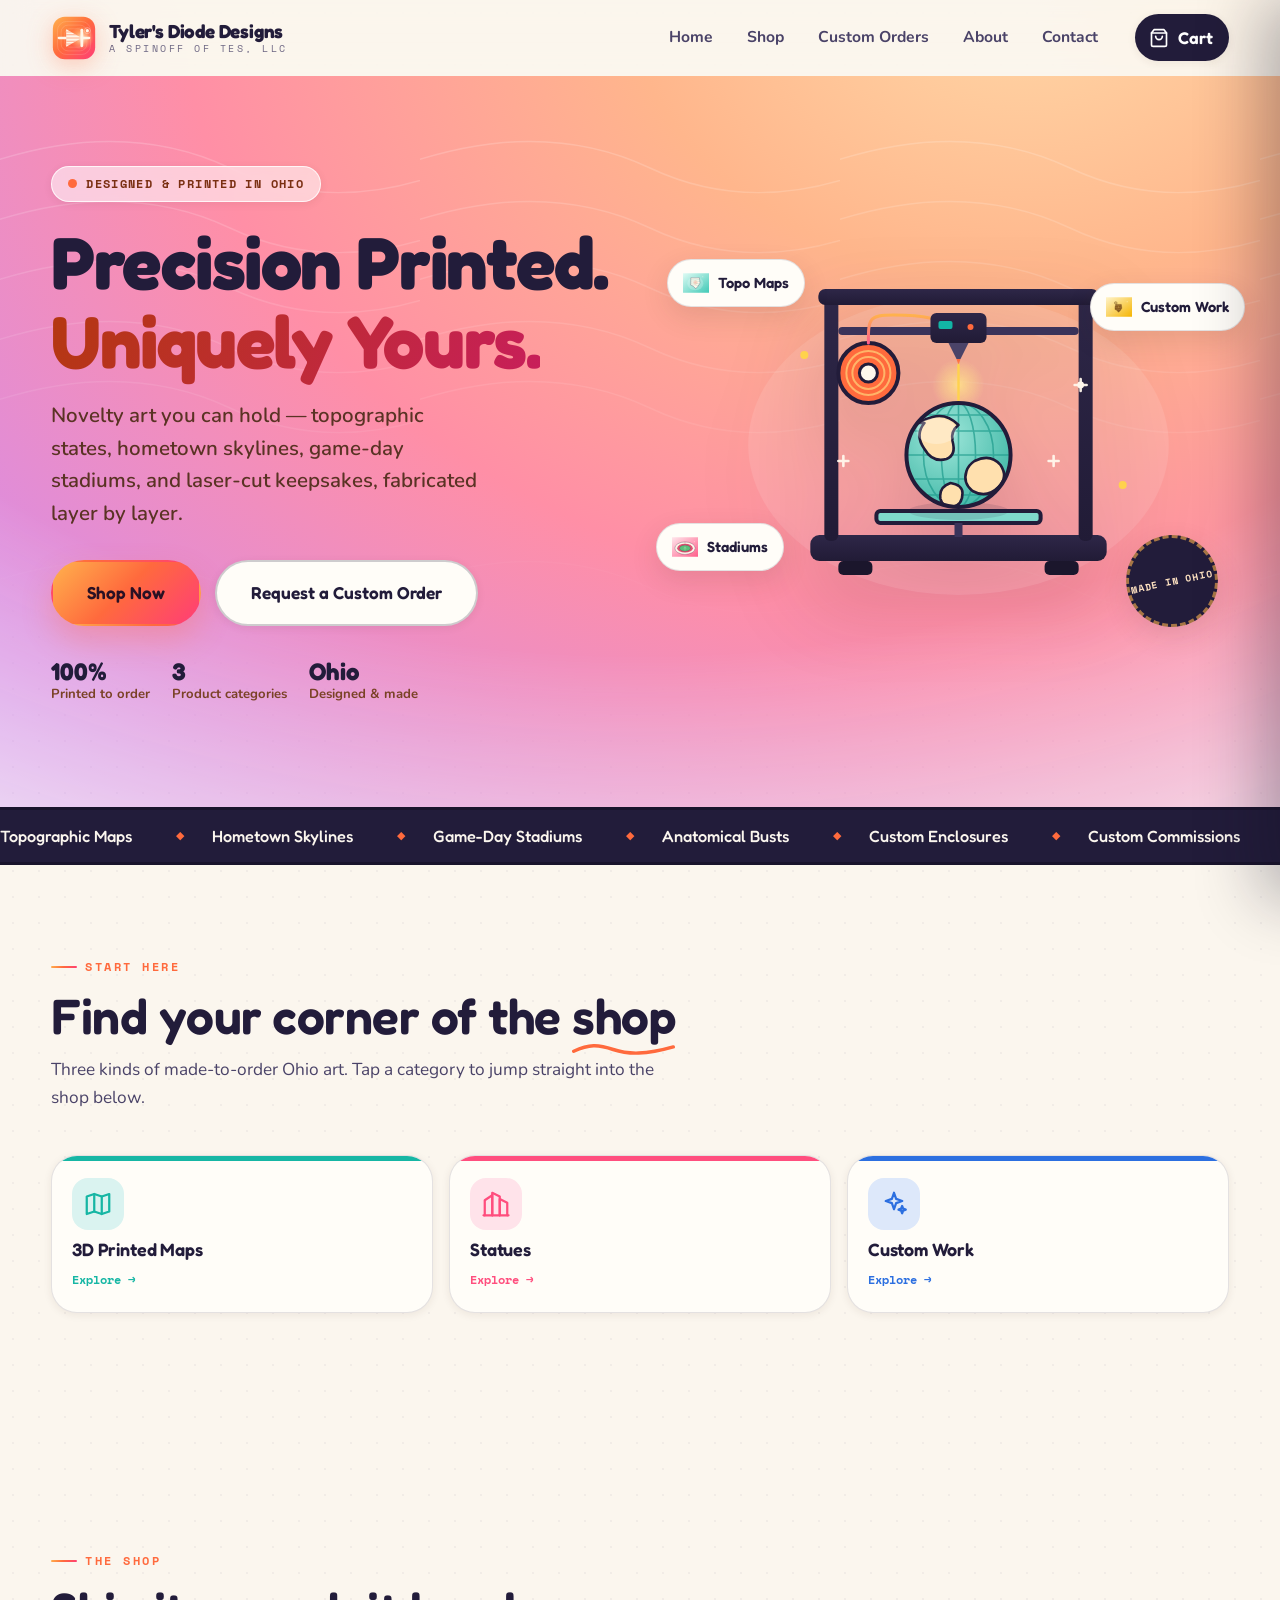
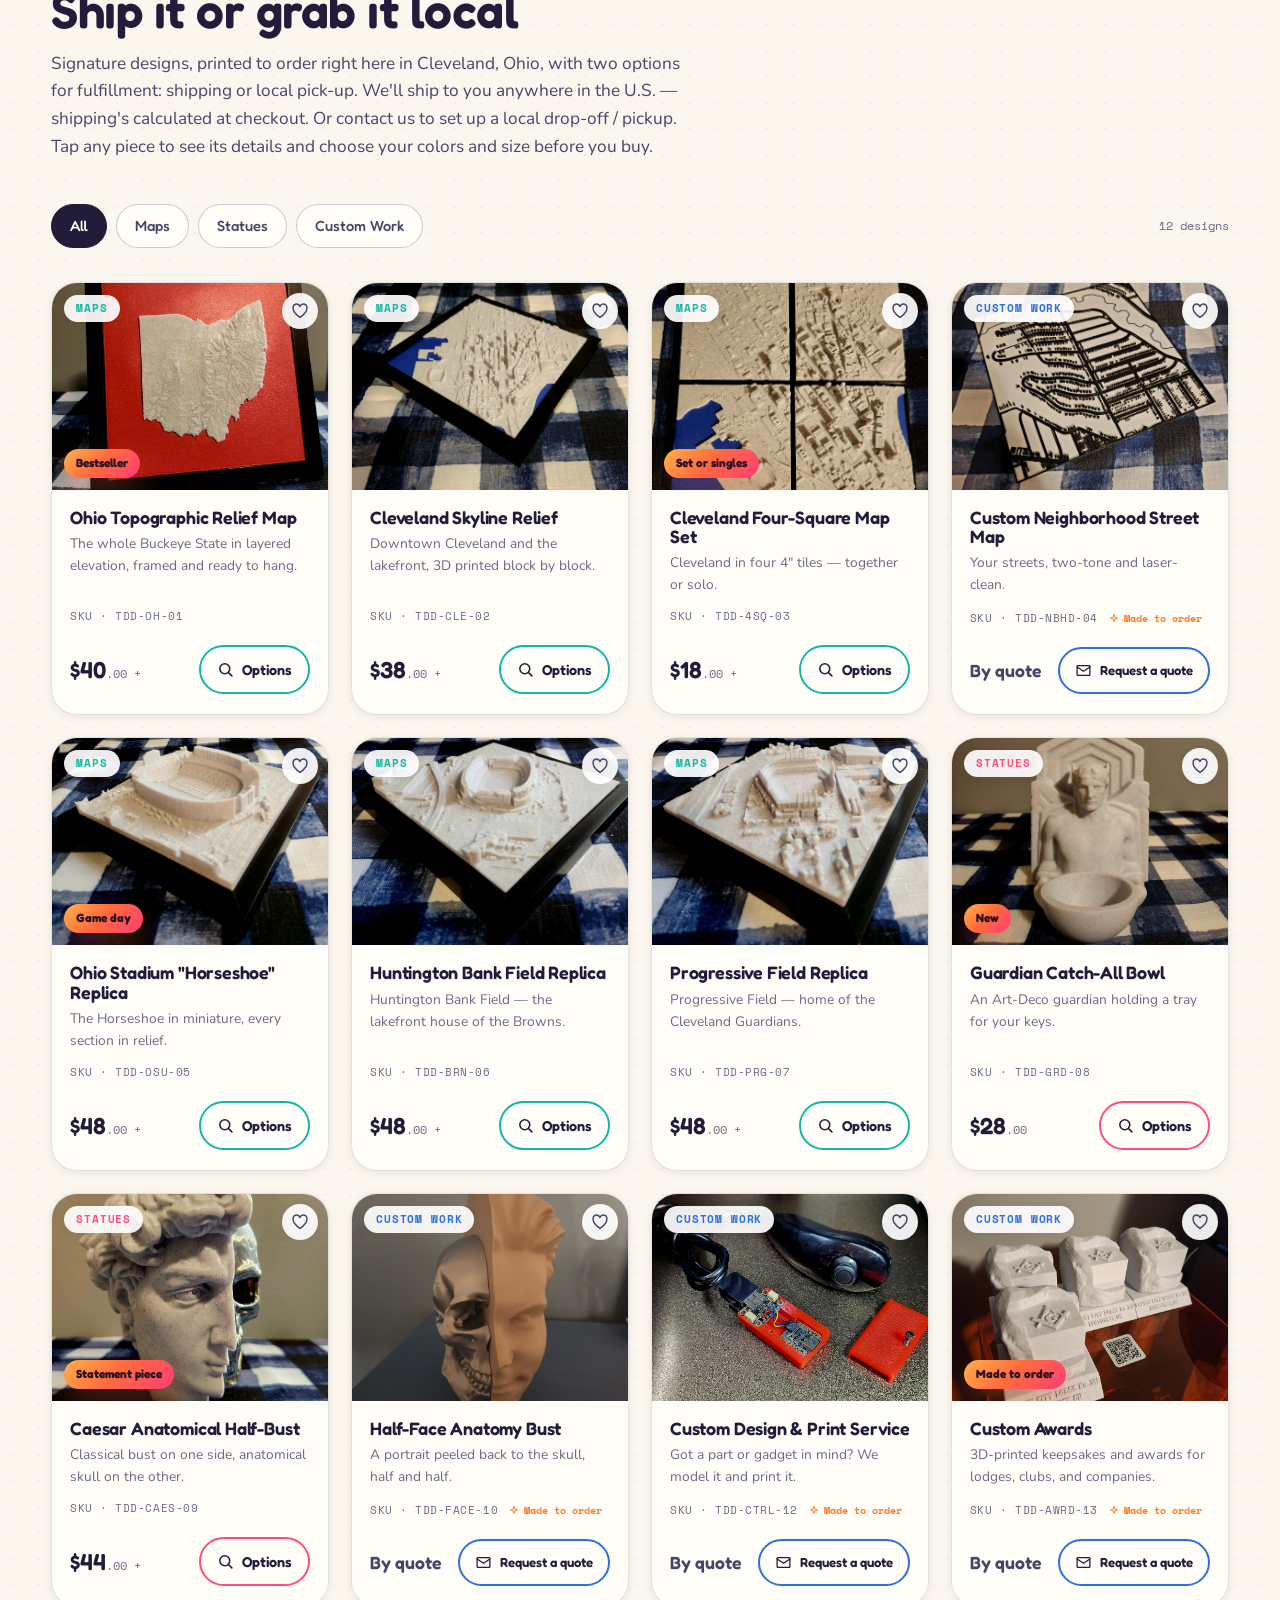
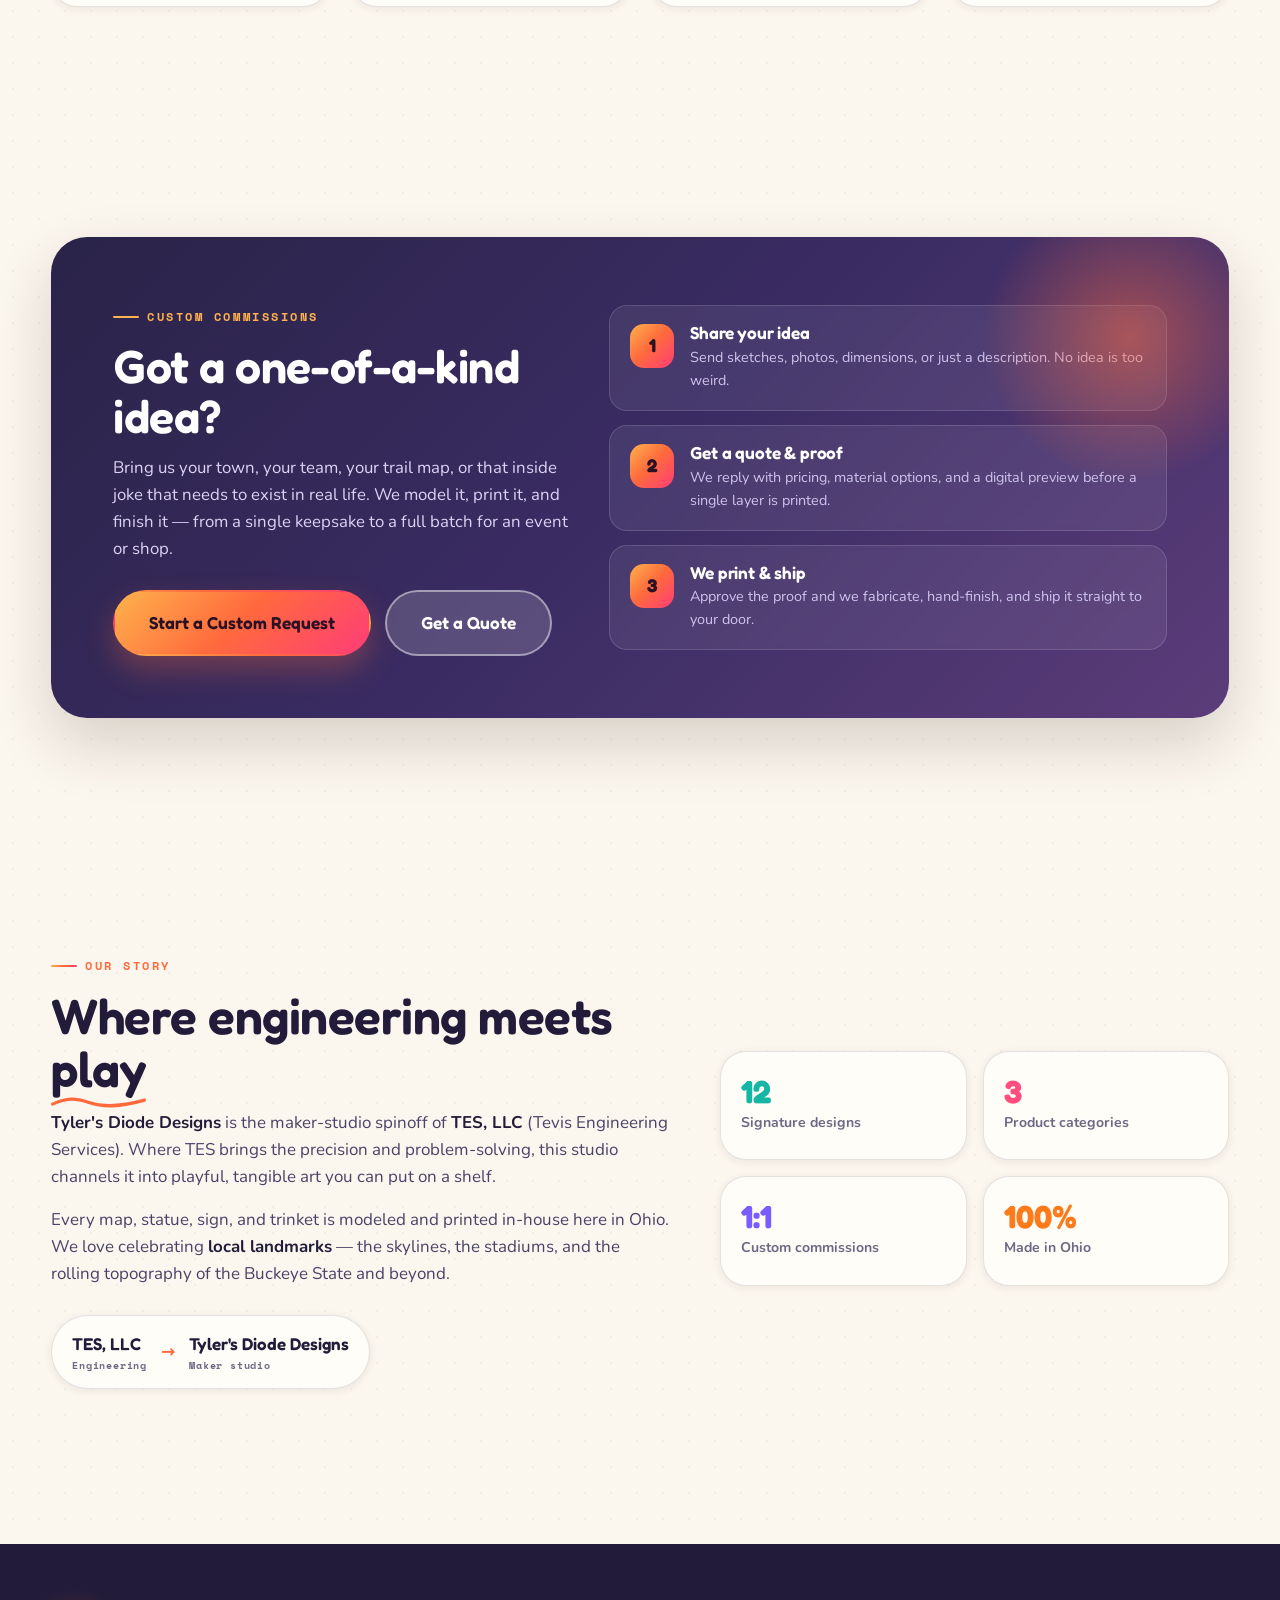
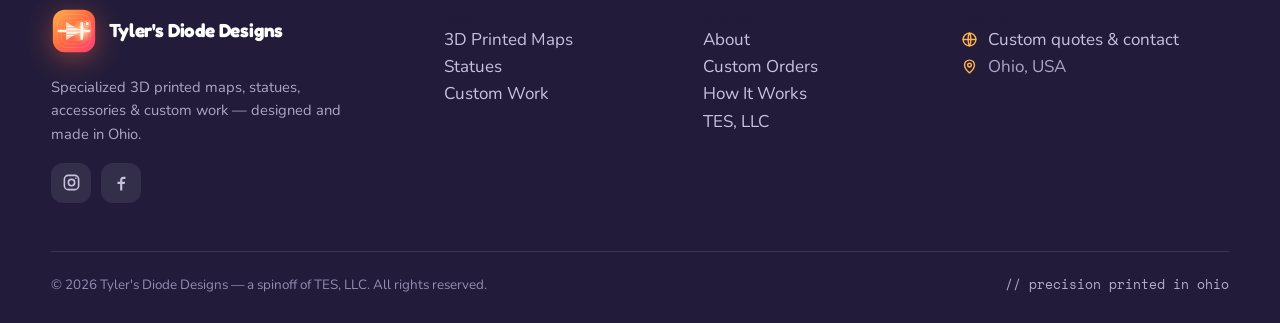
==== commit e5af19a0: "payment + extras" ====
--- a/index.html
+++ b/index.html
@@ -213,13 +213,15 @@
       <div class="cart__row"><span>Subtotal</span><span id="cartSubtotal" class="font-mono">$0.00</span></div>
       <div class="cart__row" style="font-size:.82rem"><span>Shipping &amp; pickup</span><span style="color:var(--muted)">Arranged after checkout</span></div>
       <div class="cart__row total"><span>Amount due</span><span id="cartTotal">$0.00</span></div>
-      <button class="btn btn--primary btn--block btn--lg" style="margin-top:10px" onclick="alert('Demo checkout — the live storefront wires this to PayPal / Venmo / card.')">Checkout</button>
-      <p class="cart__hint">Secure checkout by <strong>PayPal</strong>, Venmo, or card. After payment we'll email you to arrange shipping or local pickup.</p>
+      <div id="paypal-button-container" style="margin-top:10px"></div>
+      <p class="cart__hint">Checkout securely via <strong>PayPal</strong> or Venmo. After payment we'll reach out to arrange shipping or local pickup.</p>
     </div>
   </aside>
 
   <div class="toast-wrap" id="toastWrap" aria-live="polite" aria-atomic="true"></div>
 
+  <!-- PayPal JS SDK — components=buttons for dynamic cart checkout -->
+  <script src="https://www.paypal.com/sdk/js?client-id=BAATiSTB_Fkb1J2JpXPMhGOEoe-hwoU1YCuRs1W9RoS-DfvUlcFSW0C0ESziaGeGXa2c1oQwaYuBjxugXY&components=buttons&enable-funding=venmo&currency=USD&intent=capture"></script>
   <script src="assets/js/products.js"></script>
   <script src="assets/js/main.js"></script>
 </body>
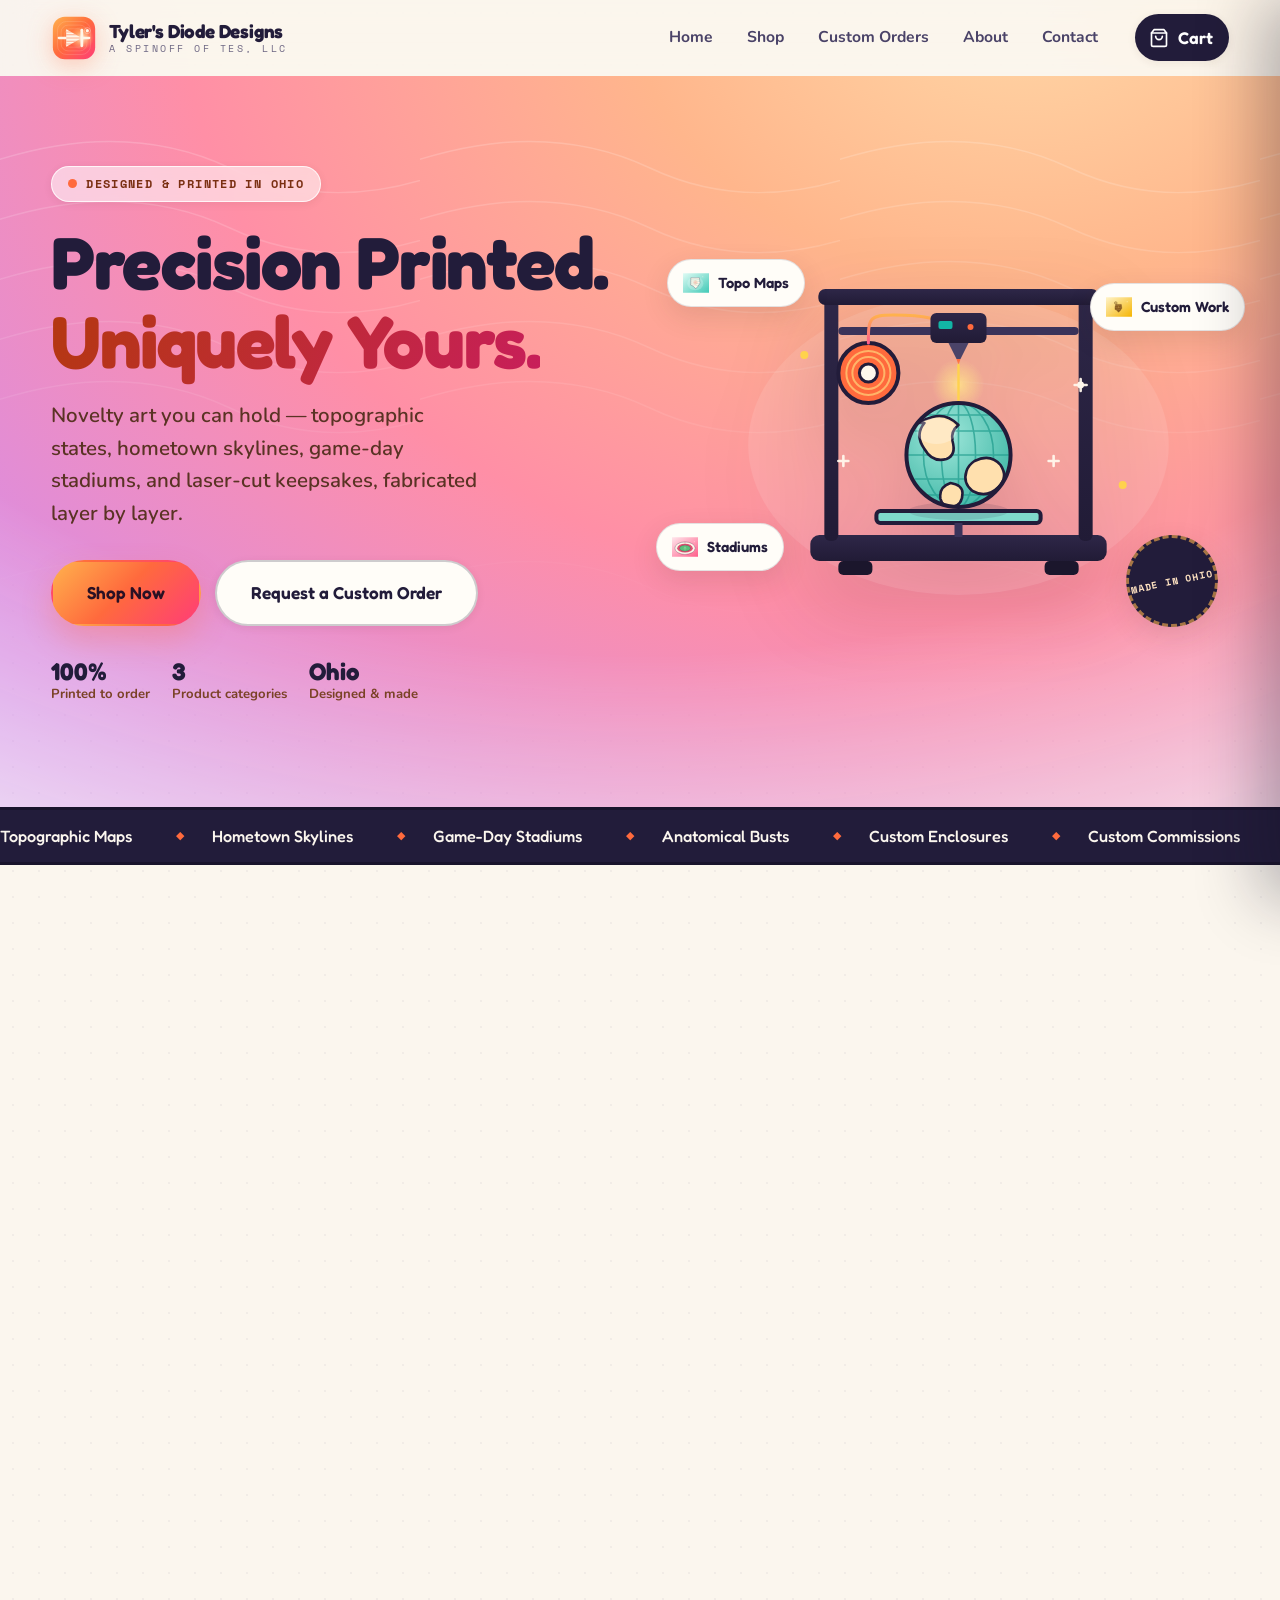
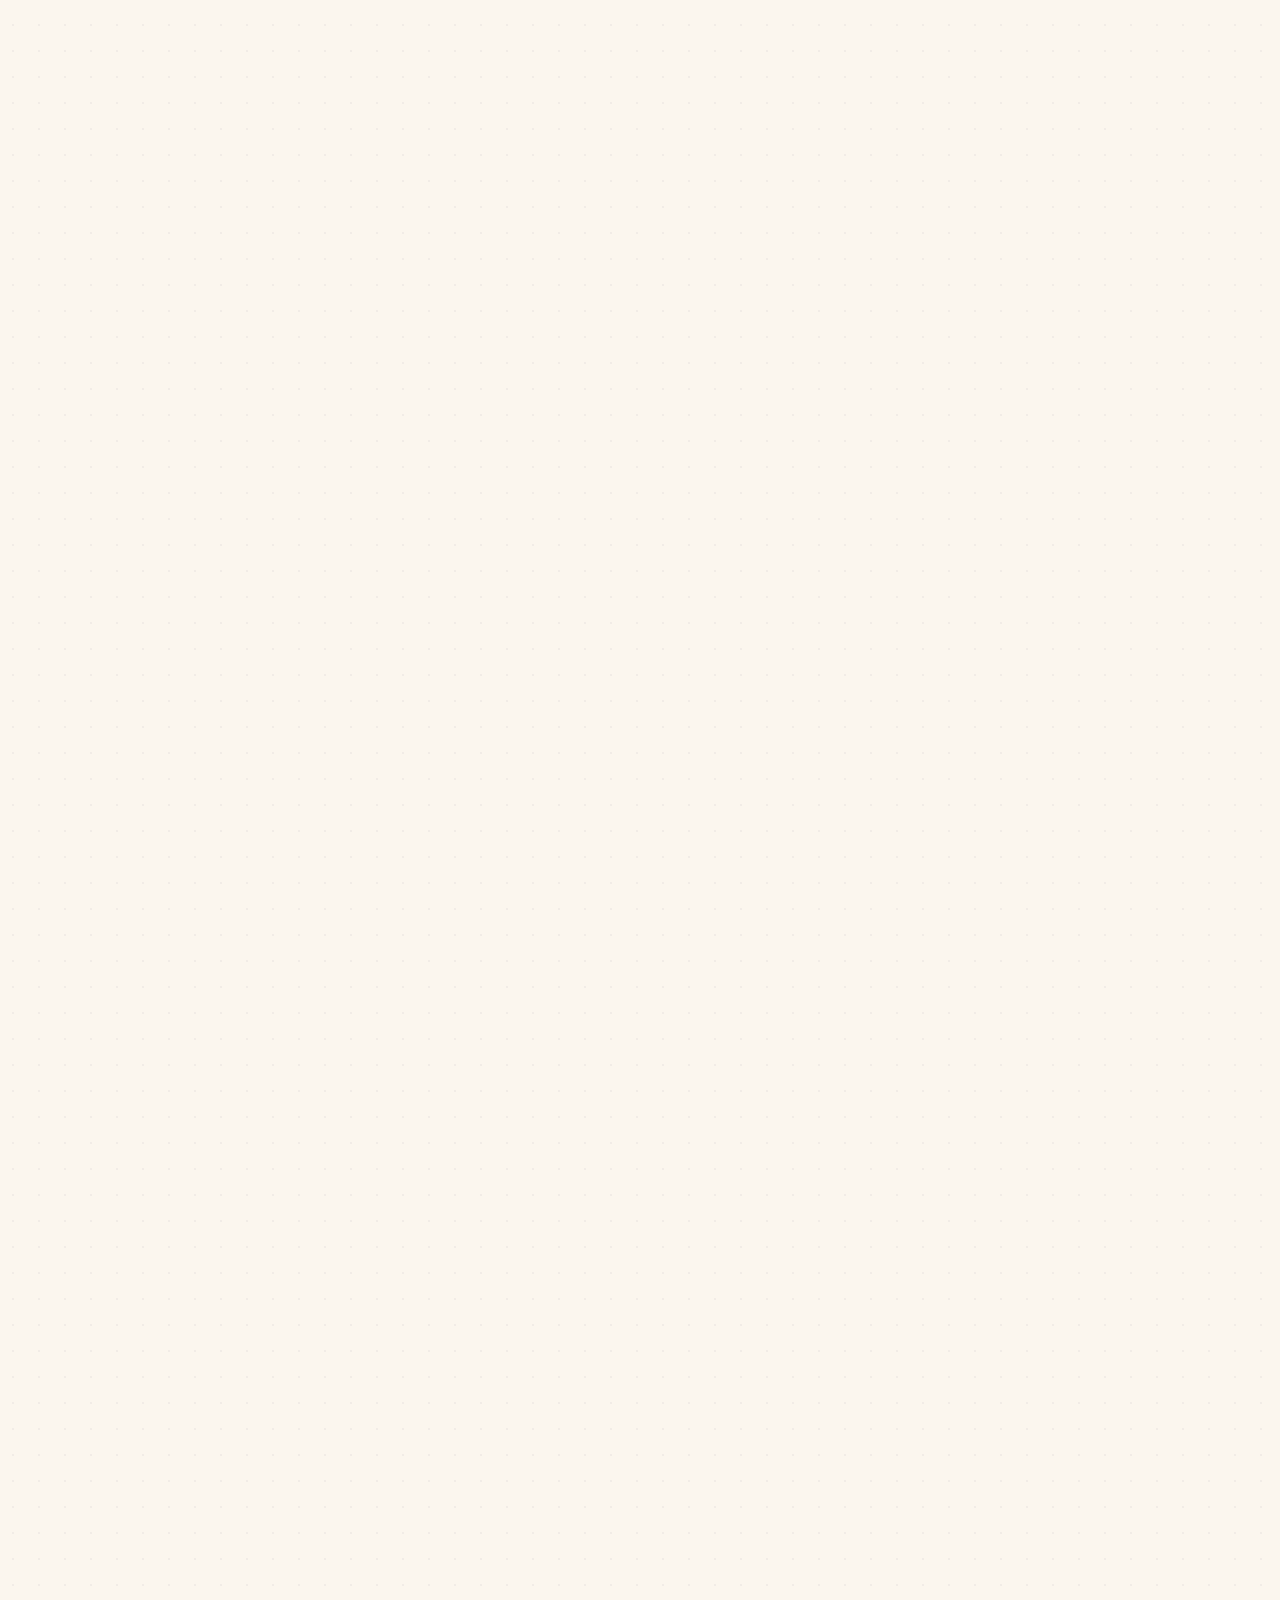
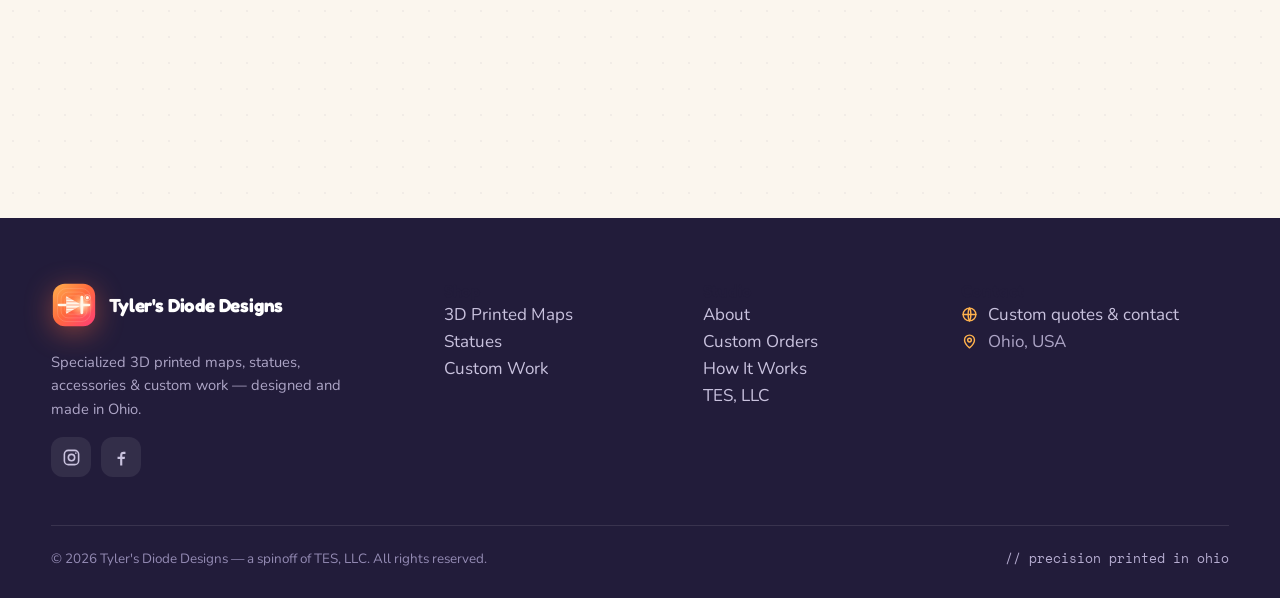
==== commit 52a3f94f: "test2" ====
--- a/index.html
+++ b/index.html
@@ -220,8 +220,8 @@
 
   <div class="toast-wrap" id="toastWrap" aria-live="polite" aria-atomic="true"></div>
 
-  <!-- PayPal JS SDK — components=buttons for dynamic cart checkout -->
-  <script src="https://www.paypal.com/sdk/js?client-id=BAATiSTB_Fkb1J2JpXPMhGOEoe-hwoU1YCuRs1W9RoS-DfvUlcFSW0C0ESziaGeGXa2c1oQwaYuBjxugXY&components=buttons&enable-funding=venmo&currency=USD&intent=capture"></script>
+  <!-- PayPal JS SDK — async so it never blocks the store from loading -->
+  <script async src="https://www.paypal.com/sdk/js?client-id=BAATiSTB_Fkb1J2JpXPMhGOEoe-hwoU1YCuRs1W9RoS-DfvUlcFSW0C0ESziaGeGXa2c1oQwaYuBjxugXY&components=buttons&enable-funding=venmo&currency=USD&intent=capture"></script>
   <script src="assets/js/products.js"></script>
   <script src="assets/js/main.js"></script>
 </body>
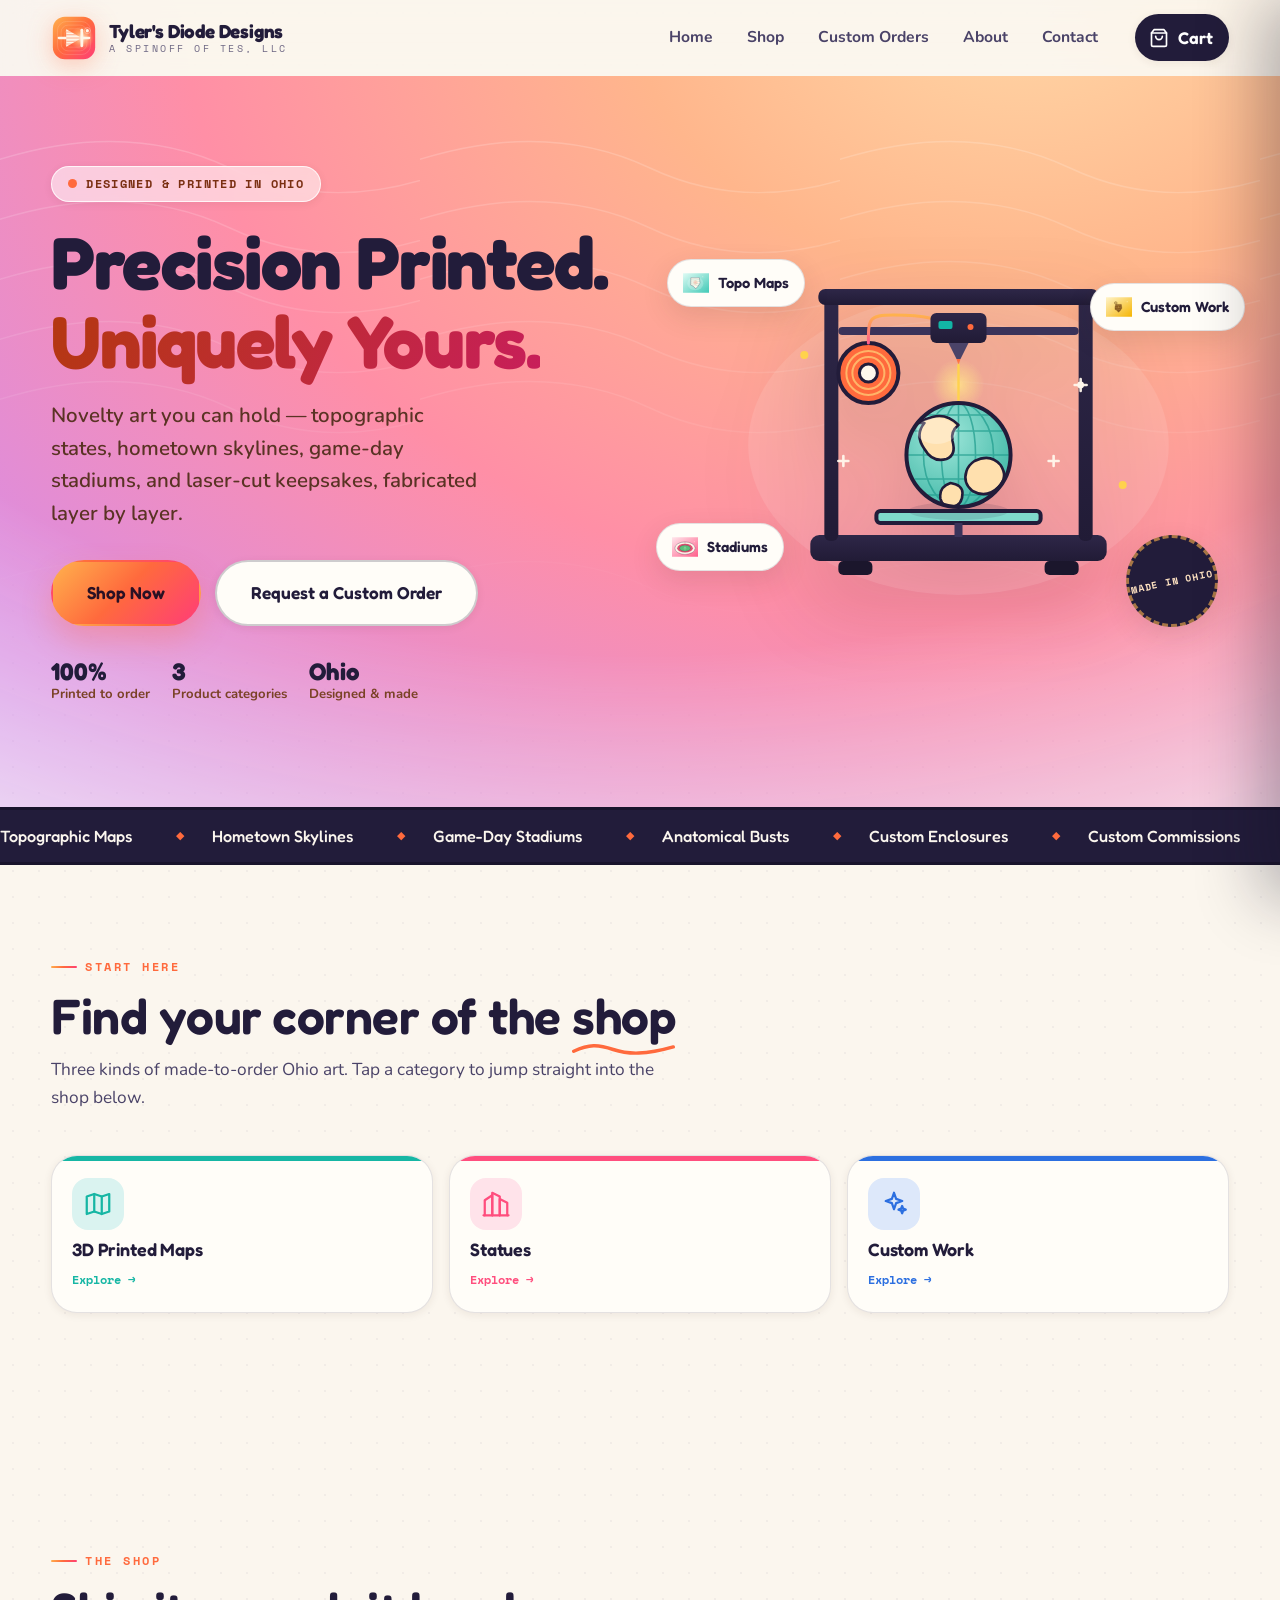
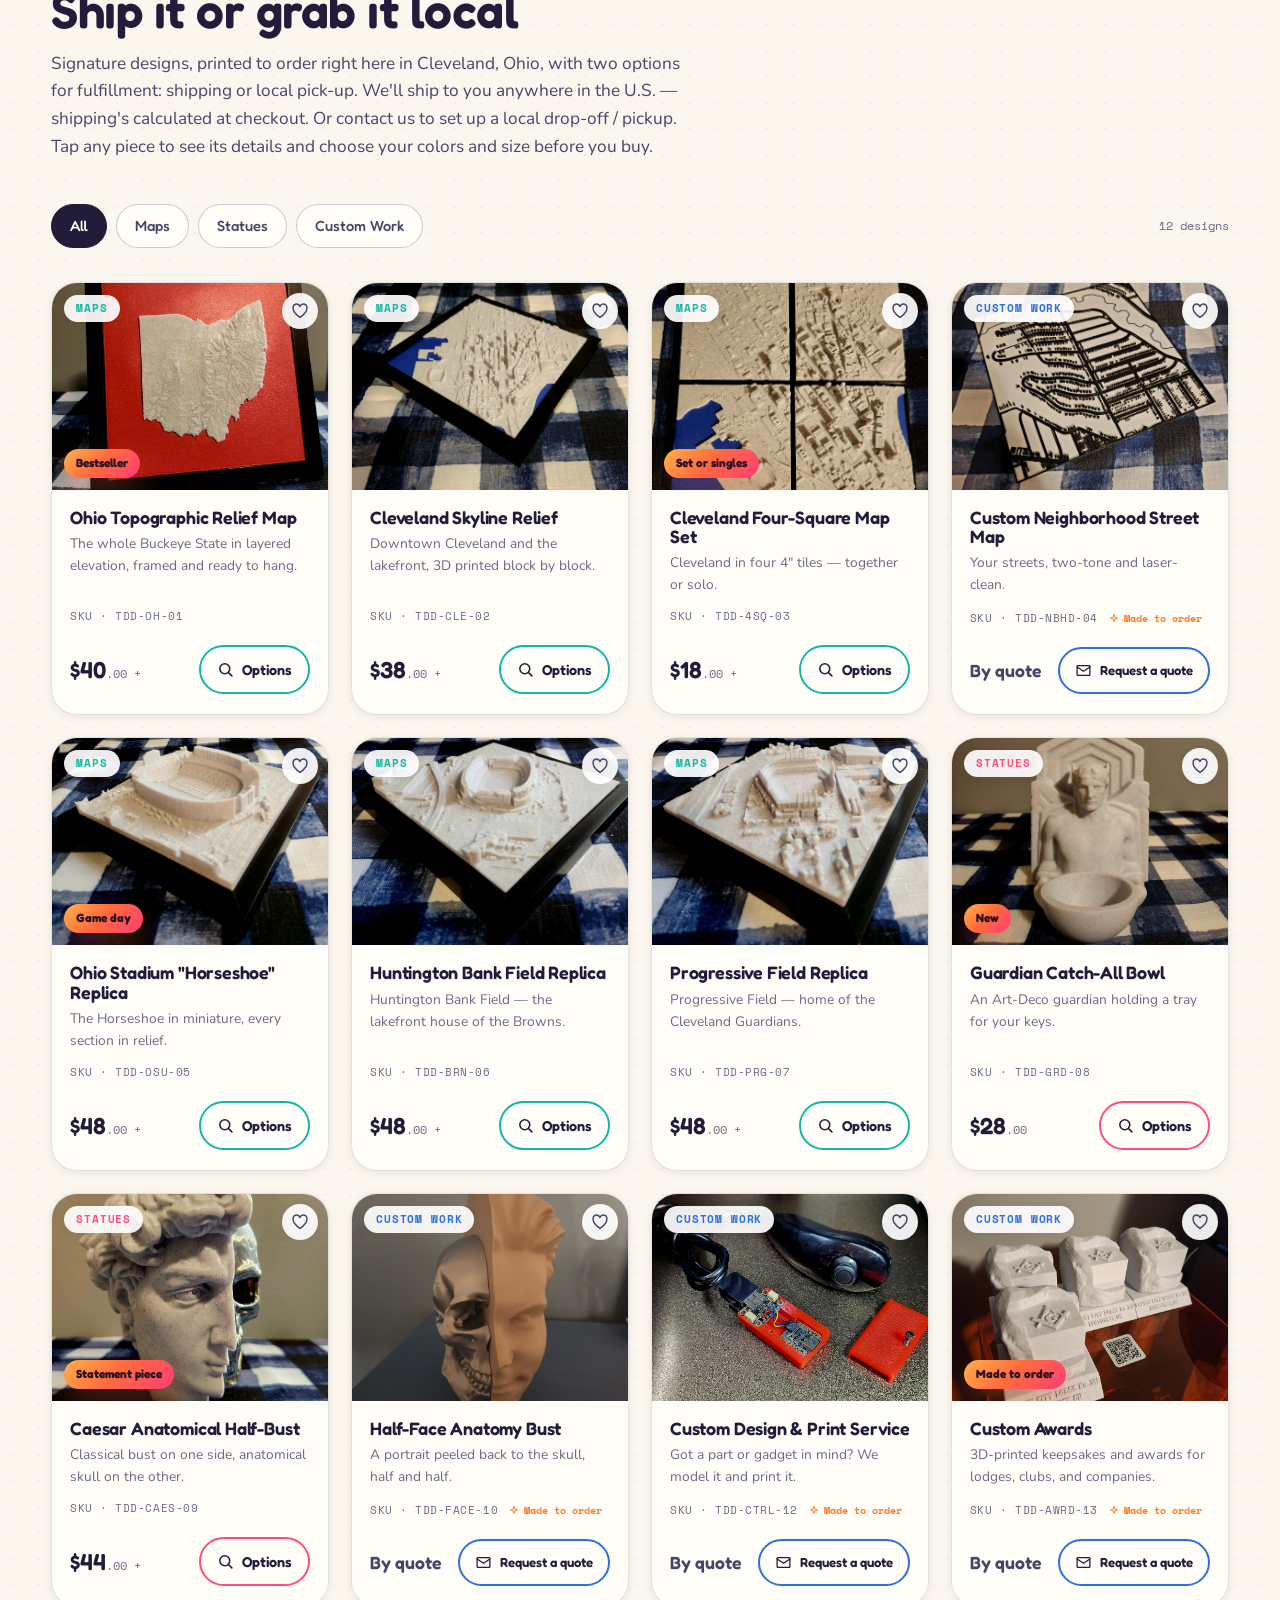
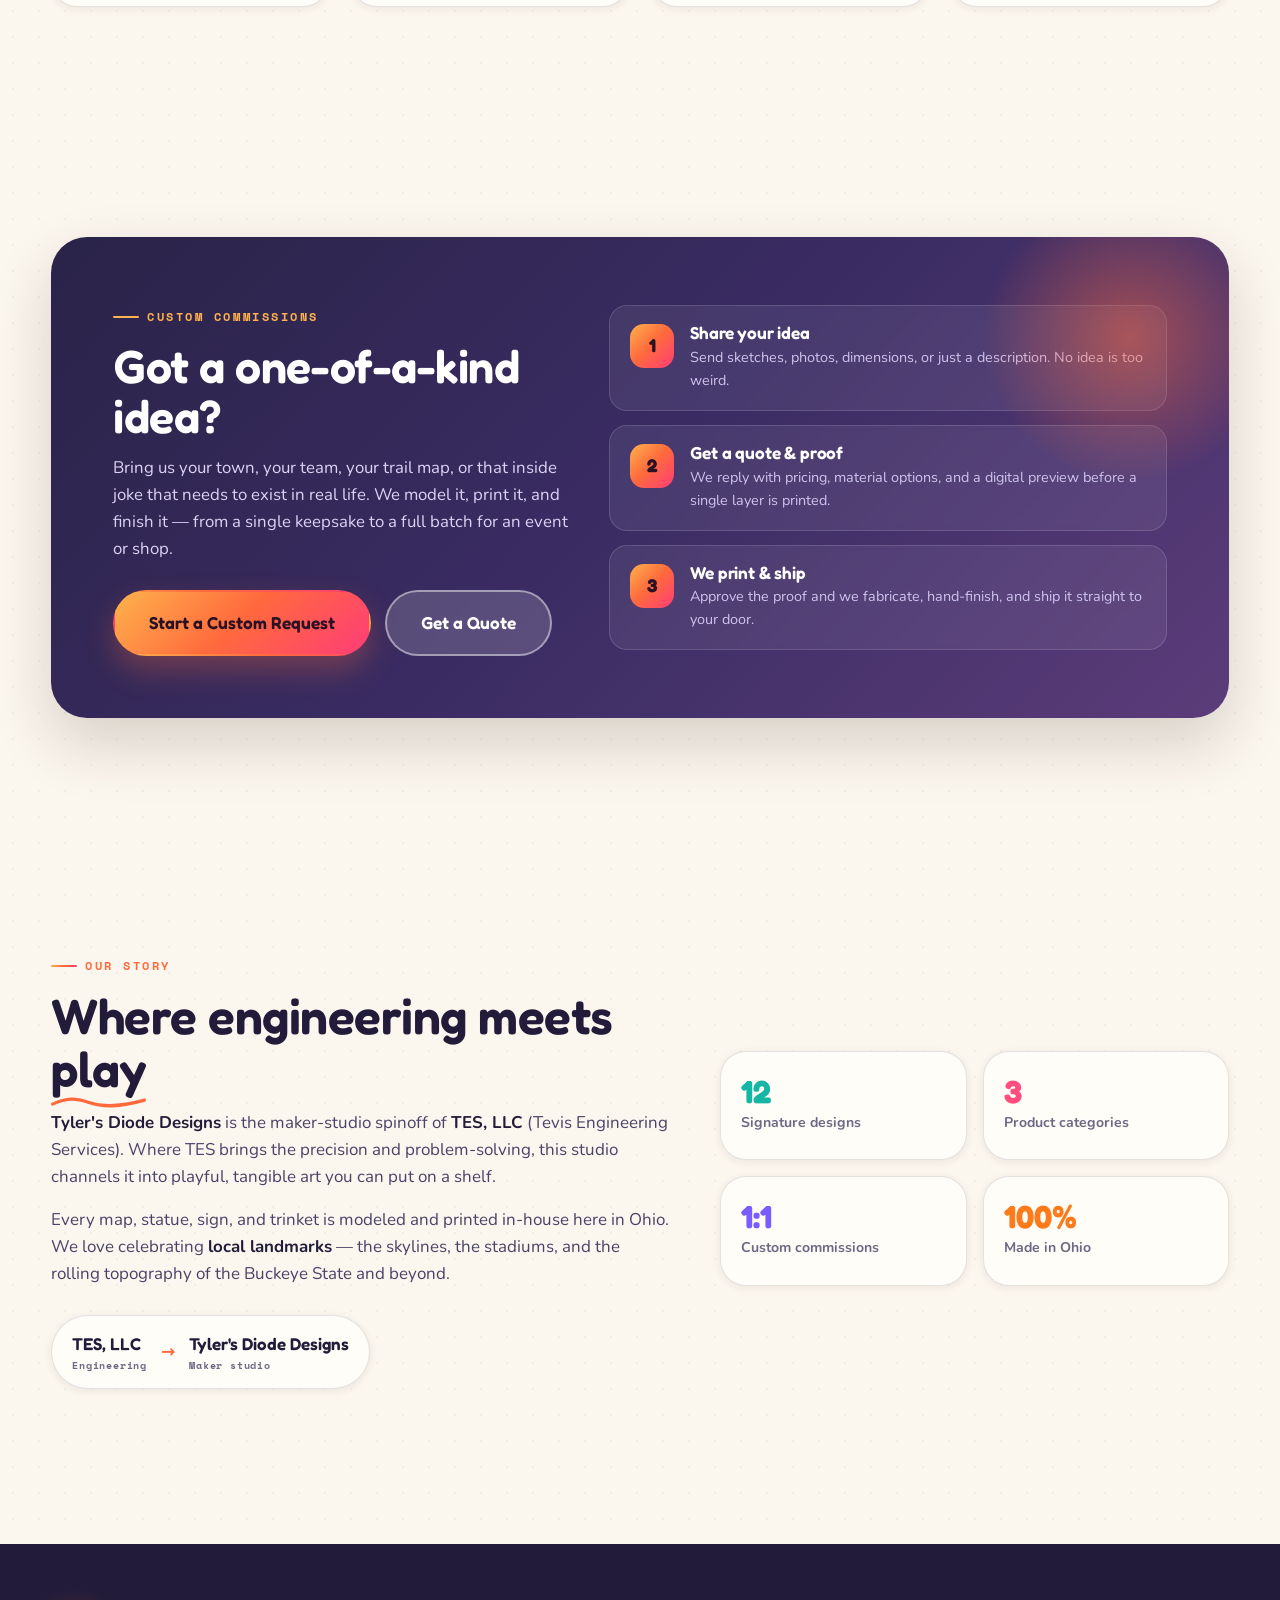
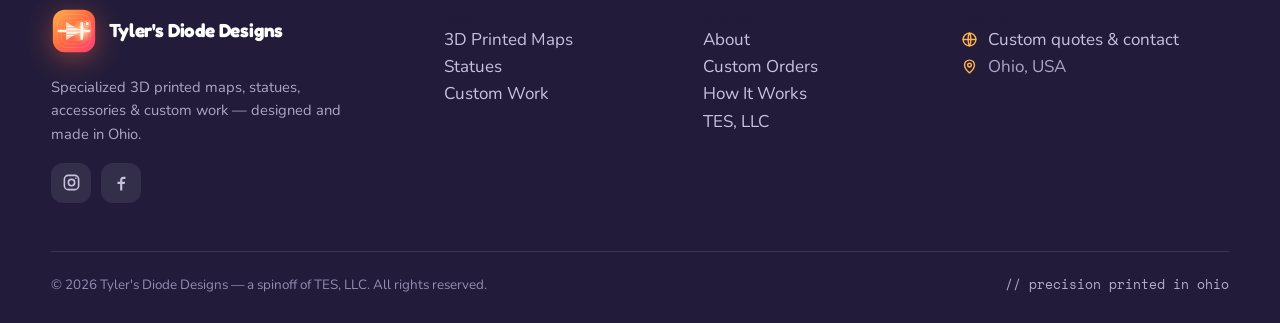
==== commit 169eb794: "Fix PayPal checkout: restore correct client-id The PayPal client-id had been replaced with an invali" ====
--- a/index.html
+++ b/index.html
@@ -221,7 +221,7 @@
   <div class="toast-wrap" id="toastWrap" aria-live="polite" aria-atomic="true"></div>
 
   <!-- PayPal JS SDK — async so it never blocks the store from loading -->
-  <script async src="https://www.paypal.com/sdk/js?client-id=BAATiSTB_Fkb1J2JpXPMhGOEoe-hwoU1YCuRs1W9RoS-DfvUlcFSW0C0ESziaGeGXa2c1oQwaYuBjxugXY&components=buttons&enable-funding=venmo&currency=USD&intent=capture"></script>
+  <script async src="https://www.paypal.com/sdk/js?client-id=Ab_dnVs8tumZ0eMkFfSuR9eR5ut5xYKPmEbgCRODAyopaxWByLowbaOpY9pgZJKAa_nliulcrbPBQ9IC&components=buttons&enable-funding=venmo&currency=USD&intent=capture"></script>
   <script src="assets/js/products.js"></script>
   <script src="assets/js/main.js"></script>
 </body>
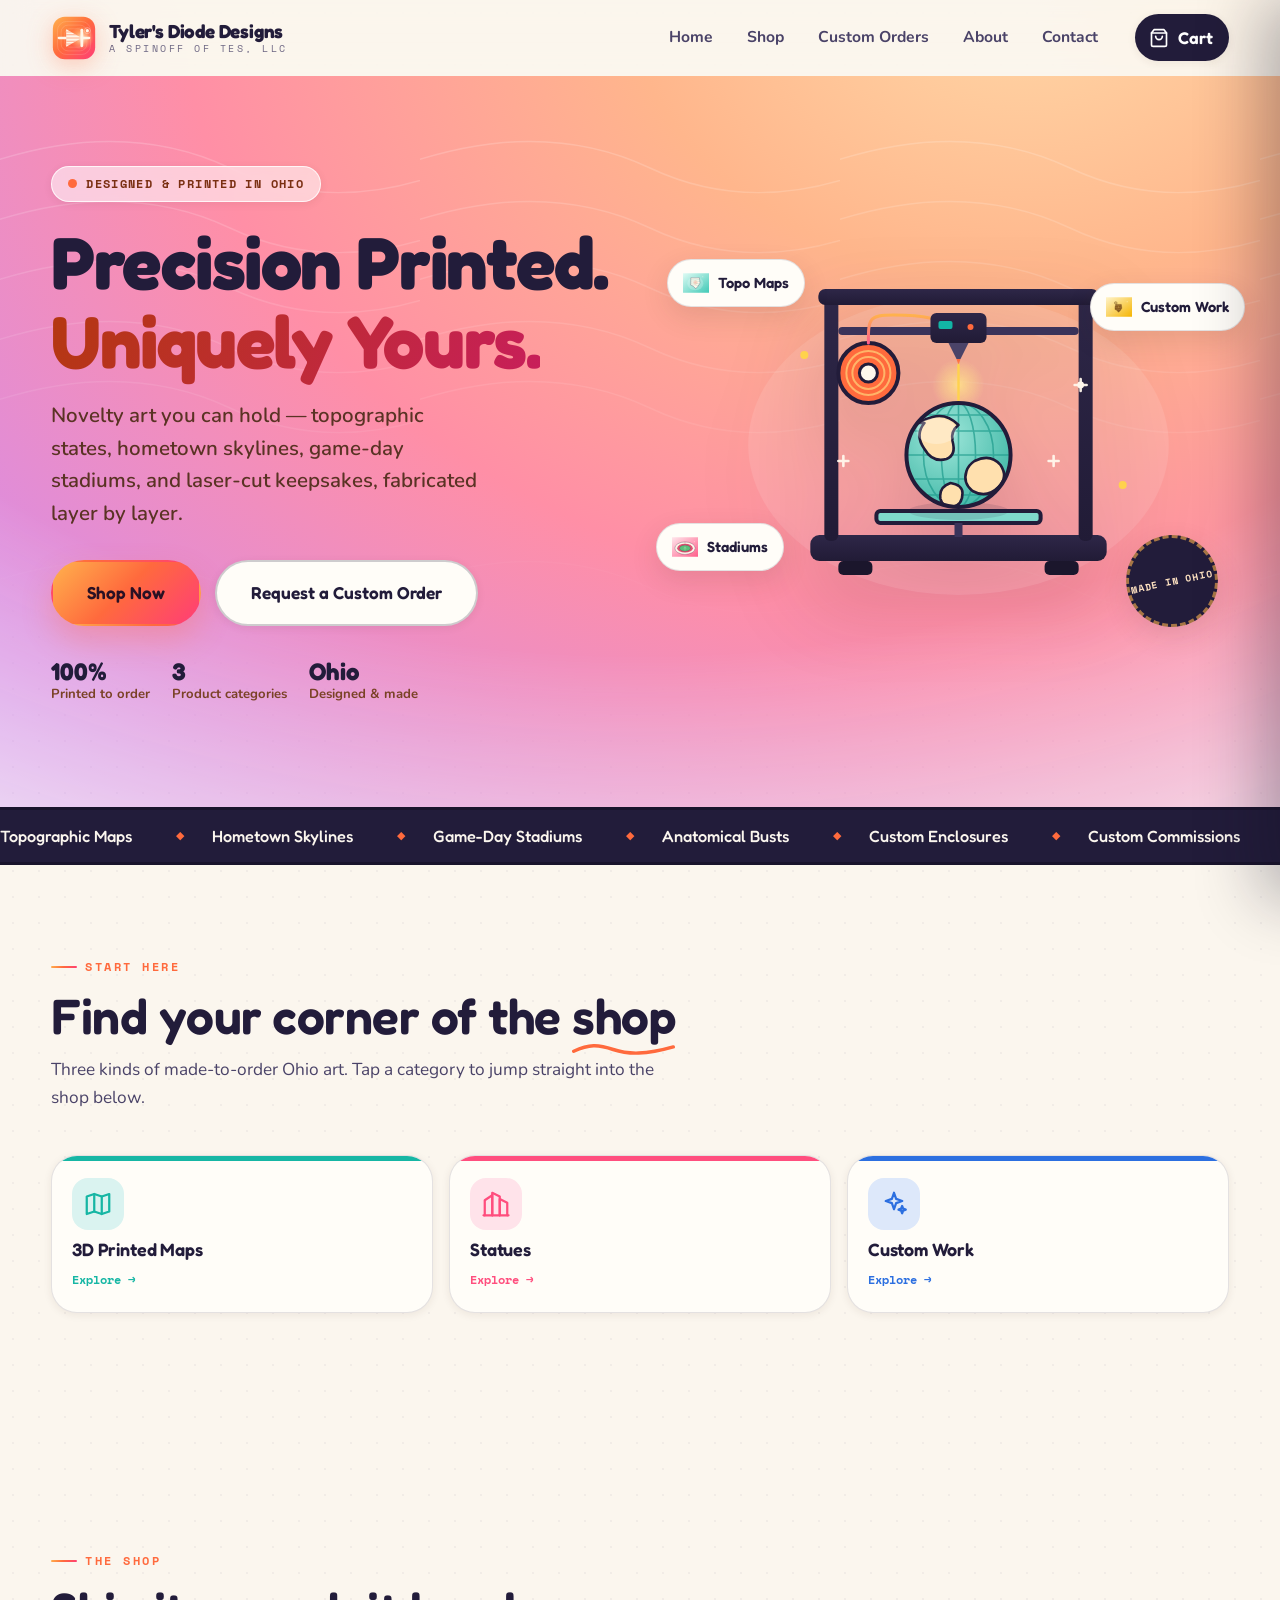
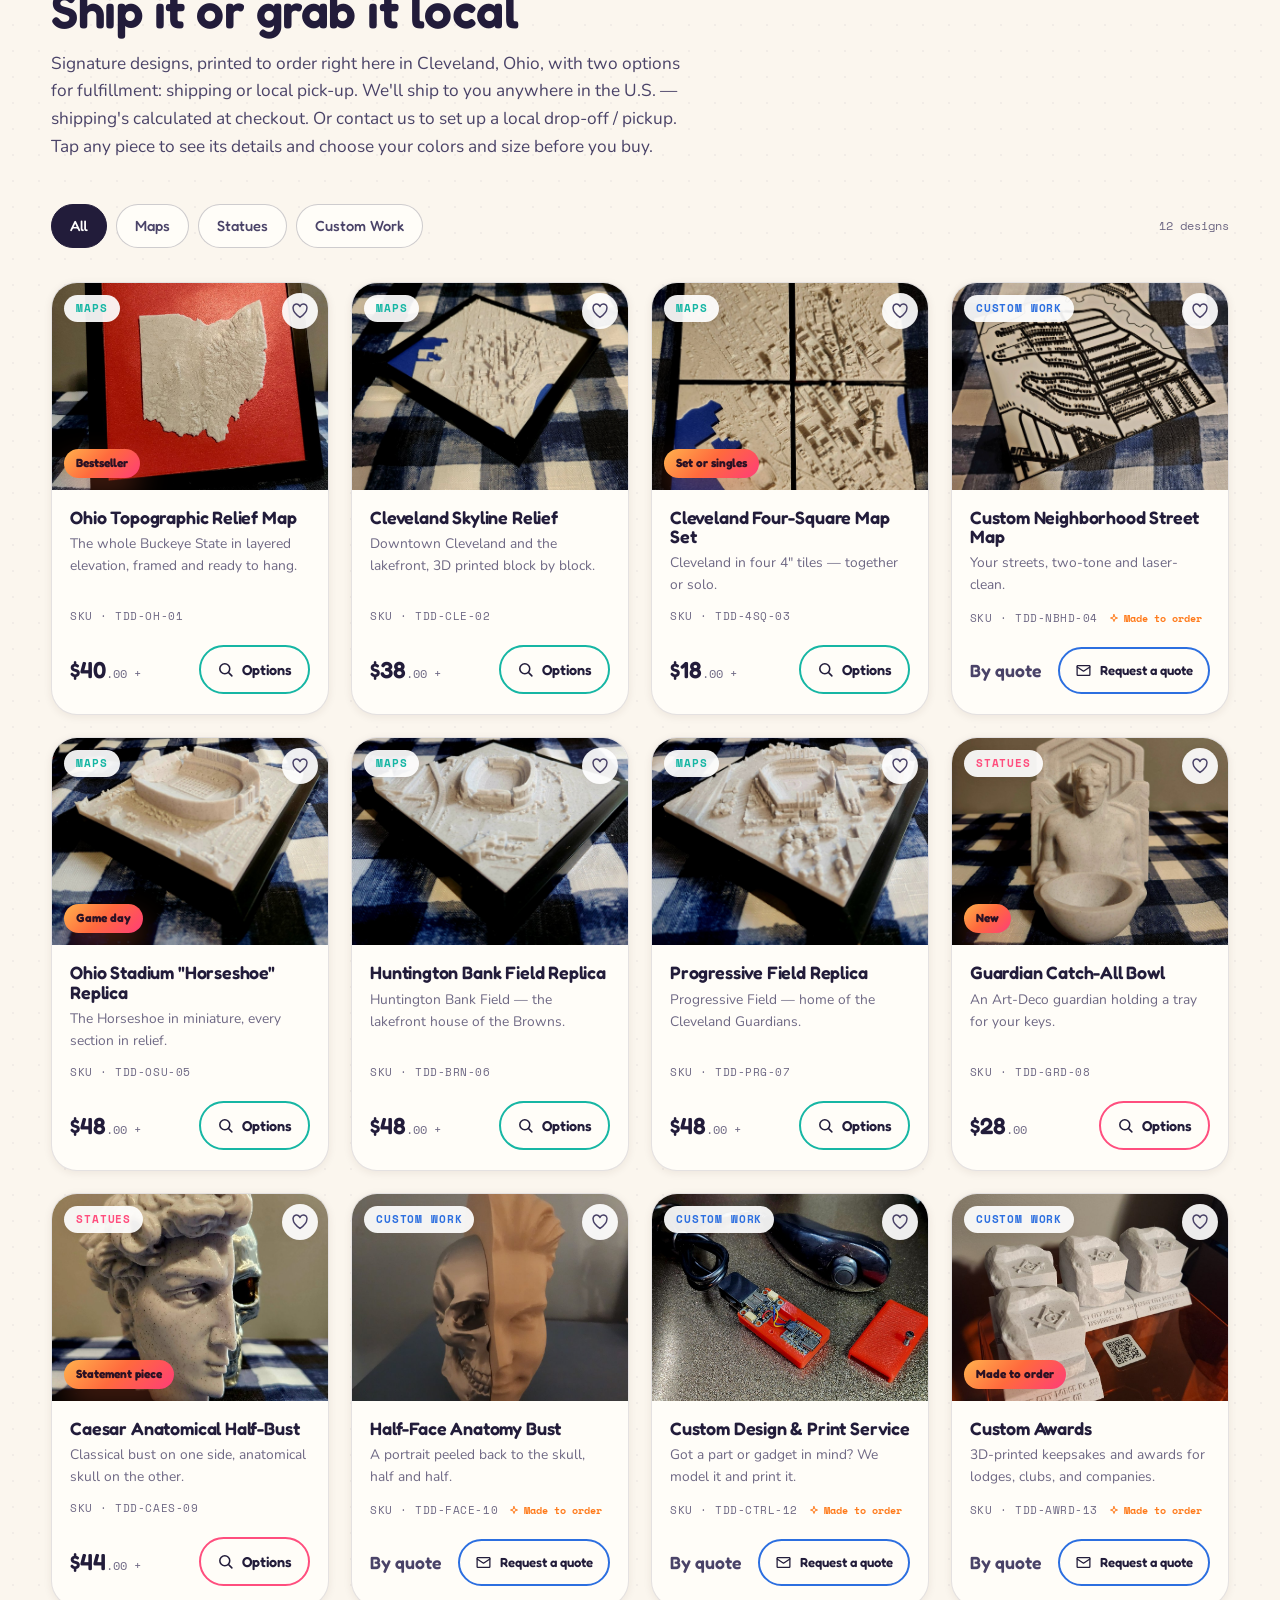
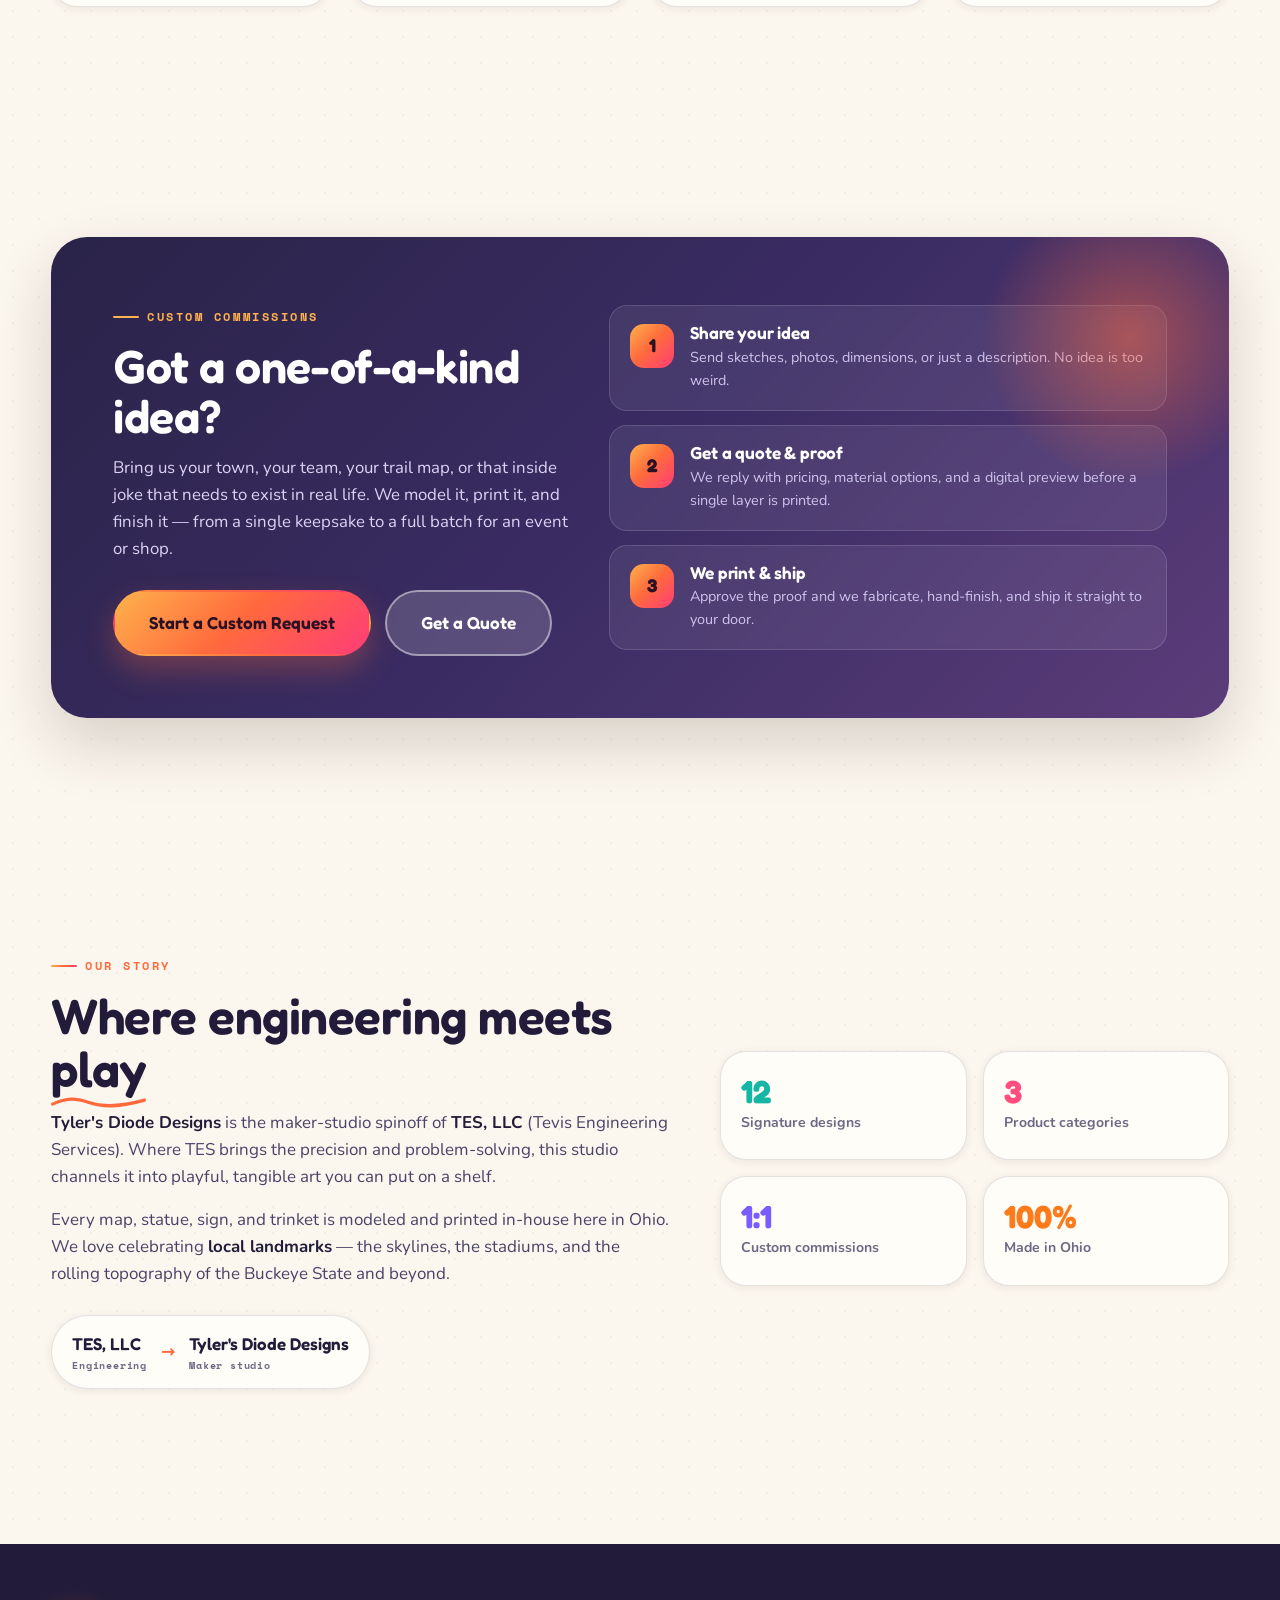
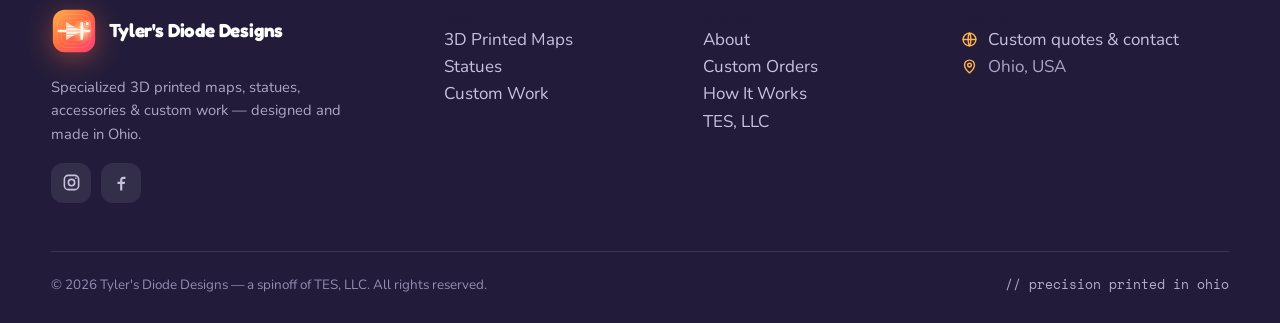
==== commit 8d42a7a1: "Add pickup/shipping options and Ohio sales tax to checkout - Cart requires choosing Local pickup (fr" ====
--- a/index.html
+++ b/index.html
@@ -210,11 +210,29 @@
     </div>
     <div class="cart__items" id="cartItems"></div>
     <div class="cart__foot" id="cartFoot" hidden>
+      <fieldset class="fulfill" id="fulfill">
+        <legend class="fulfill__legend">How would you like to get it?</legend>
+        <label class="fulfill__opt" id="fulfillPickup">
+          <input type="radio" name="fulfillment" value="pickup" />
+          <span class="fulfill__body">
+            <span class="fulfill__title">Local pickup / meet-up <span class="fulfill__price">Free</span></span>
+            <span class="fulfill__note">Pick it up or meet locally — we'll coordinate a spot with you after checkout.</span>
+          </span>
+        </label>
+        <label class="fulfill__opt" id="fulfillShip">
+          <input type="radio" name="fulfillment" value="ship" />
+          <span class="fulfill__body">
+            <span class="fulfill__title">Ship to me <span class="fulfill__price">+$11.95</span></span>
+            <span class="fulfill__note">Packed delicately like the art sculpture it is — the fee covers protective materials and the careful handling each piece needs.</span>
+          </span>
+        </label>
+      </fieldset>
       <div class="cart__row"><span>Subtotal</span><span id="cartSubtotal" class="font-mono">$0.00</span></div>
-      <div class="cart__row" style="font-size:.82rem"><span>Shipping &amp; pickup</span><span style="color:var(--muted)">Arranged after checkout</span></div>
+      <div class="cart__row"><span>Shipping</span><span id="cartShipping" class="font-mono">&mdash;</span></div>
+      <div class="cart__row"><span id="cartTaxLabel">Sales tax</span><span id="cartTax" class="font-mono">$0.00</span></div>
       <div class="cart__row total"><span>Amount due</span><span id="cartTotal">$0.00</span></div>
       <div id="paypal-button-container" style="margin-top:10px"></div>
-      <p class="cart__hint">Checkout securely via <strong>PayPal</strong> or Venmo. After payment we'll reach out to arrange shipping or local pickup.</p>
+      <p class="cart__hint">Checkout securely via <strong>PayPal</strong> or Venmo.</p>
     </div>
   </aside>
 
--- a/assets/css/styles.css
+++ b/assets/css/styles.css
@@ -520,6 +520,22 @@
 .cart__hint { font-size: 0.7rem; color: var(--muted); text-align: center; margin-top: 8px; line-height: 1.45; }
 .cart__hint a { color: var(--tangerine); font-weight: 700; }
 #paypal-button-container { margin-top: 10px; min-height: 44px; }
+
+/* ---- Fulfillment chooser ---- */
+.fulfill { border: 0; padding: 0; margin: 2px 0 12px; }
+.fulfill__legend { font-family: var(--font-display); font-weight: 600; font-size: 0.9rem; color: var(--ink); padding: 0; margin-bottom: 8px; }
+.fulfill__opt { display: flex; gap: 10px; align-items: flex-start; padding: 10px 11px; margin-bottom: 8px; background: var(--paper); border: 1.5px solid var(--line); border-radius: 13px; cursor: pointer; transition: border-color .15s ease, box-shadow .15s ease, background-color .15s ease; }
+.fulfill__opt:last-child { margin-bottom: 0; }
+.fulfill__opt:hover { border-color: var(--line-strong); }
+.fulfill__opt.is-selected { border-color: var(--accent-primary); background: color-mix(in srgb, var(--accent-primary) 8%, var(--paper)); box-shadow: inset 0 0 0 1px var(--accent-primary); }
+.fulfill__opt input { flex: none; width: 16px; height: 16px; margin: 2px 0 0; accent-color: var(--accent-primary); cursor: pointer; }
+.fulfill__body { display: flex; flex-direction: column; gap: 3px; min-width: 0; }
+.fulfill__title { display: flex; justify-content: space-between; gap: 10px; font-family: var(--font-display); font-weight: 600; font-size: 0.86rem; color: var(--ink); }
+.fulfill__price { font-family: var(--font-mono); font-size: 0.8rem; white-space: nowrap; color: var(--ink-soft); }
+.fulfill__opt.is-selected .fulfill__price { color: var(--accent-primary); }
+.fulfill__note { font-size: 0.7rem; color: var(--muted); line-height: 1.42; }
+.fulfill.is-flash { animation: fulfillFlash .9s ease; border-radius: 12px; }
+@keyframes fulfillFlash { 0%, 100% { box-shadow: 0 0 0 0 rgba(255, 61, 119, 0); } 30%, 60% { box-shadow: 0 0 0 3px rgba(255, 61, 119, 0.55); } }
 .cart__paypal-fallback { font-size: 0.8rem; color: var(--ink-soft); text-align: center; padding: 10px 4px; line-height: 1.5; }
 .cart__paypal-fallback a { color: var(--tangerine); font-weight: 700; }
 
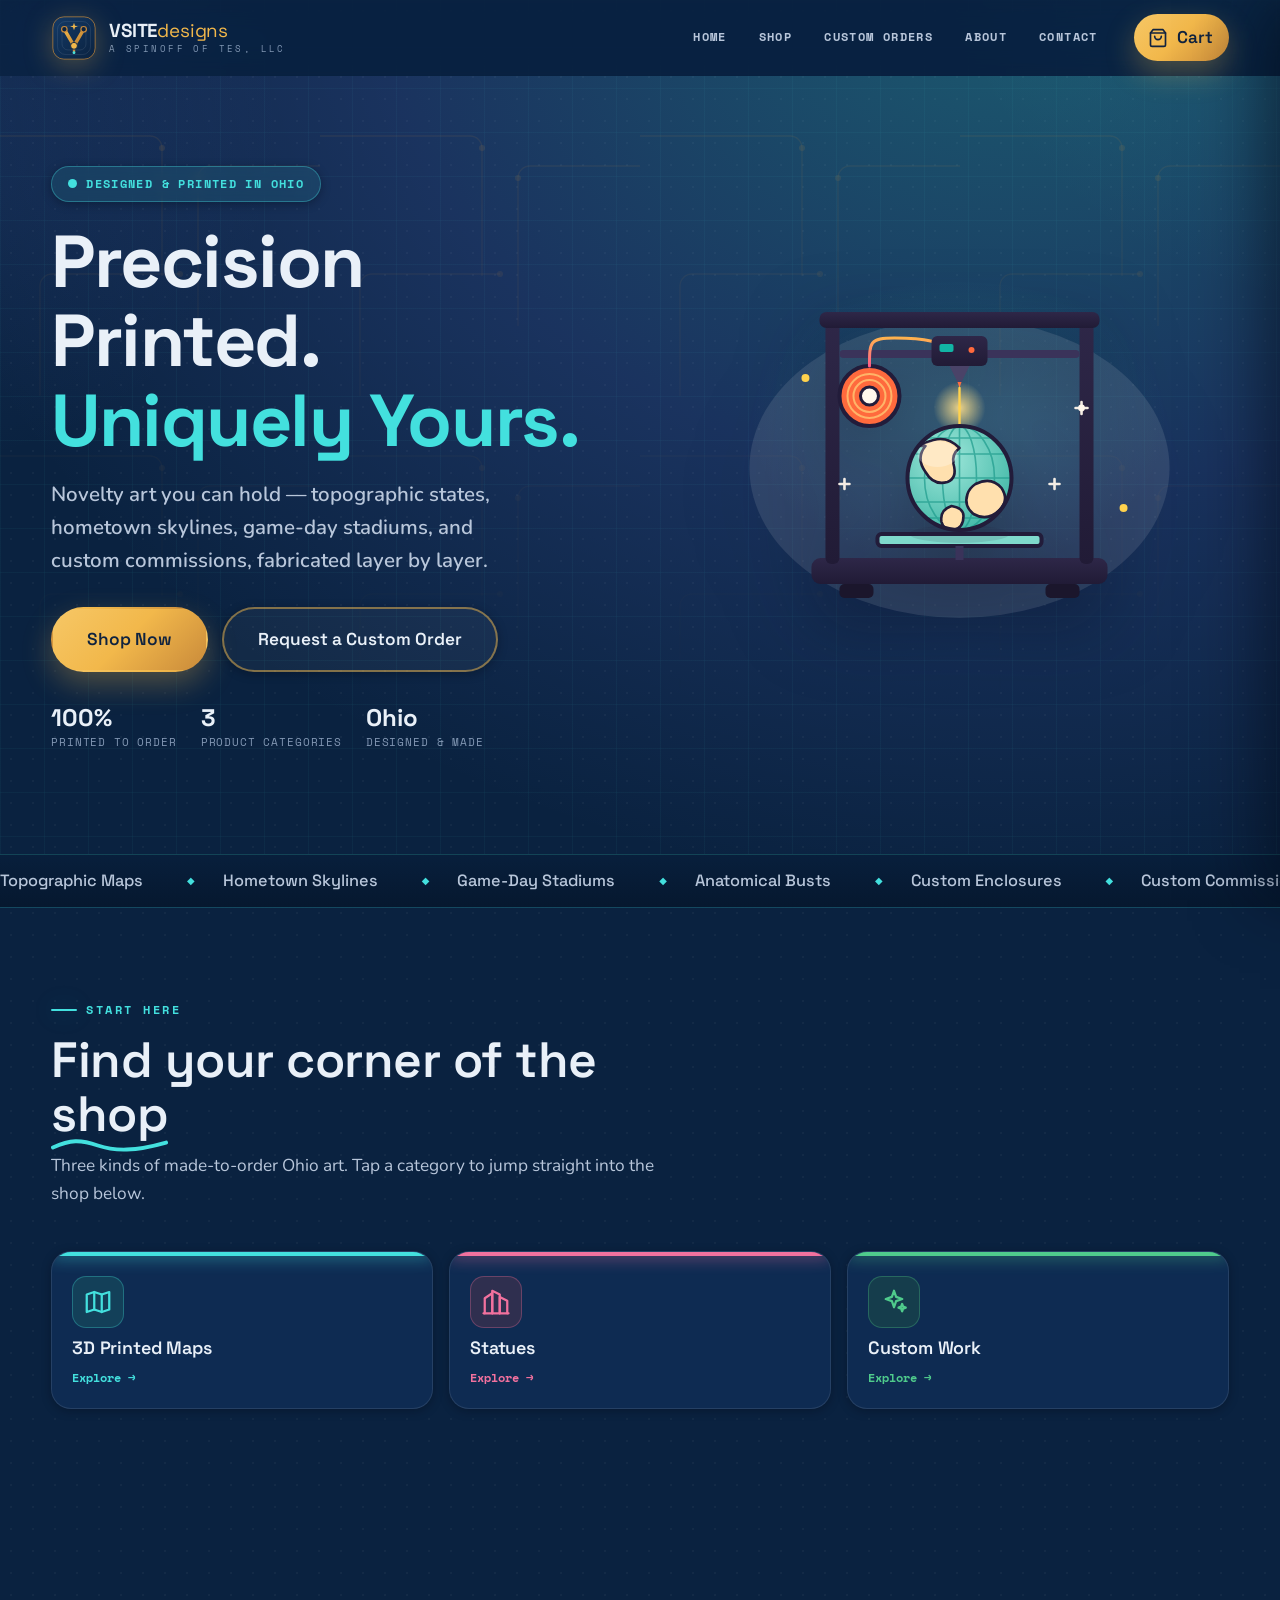
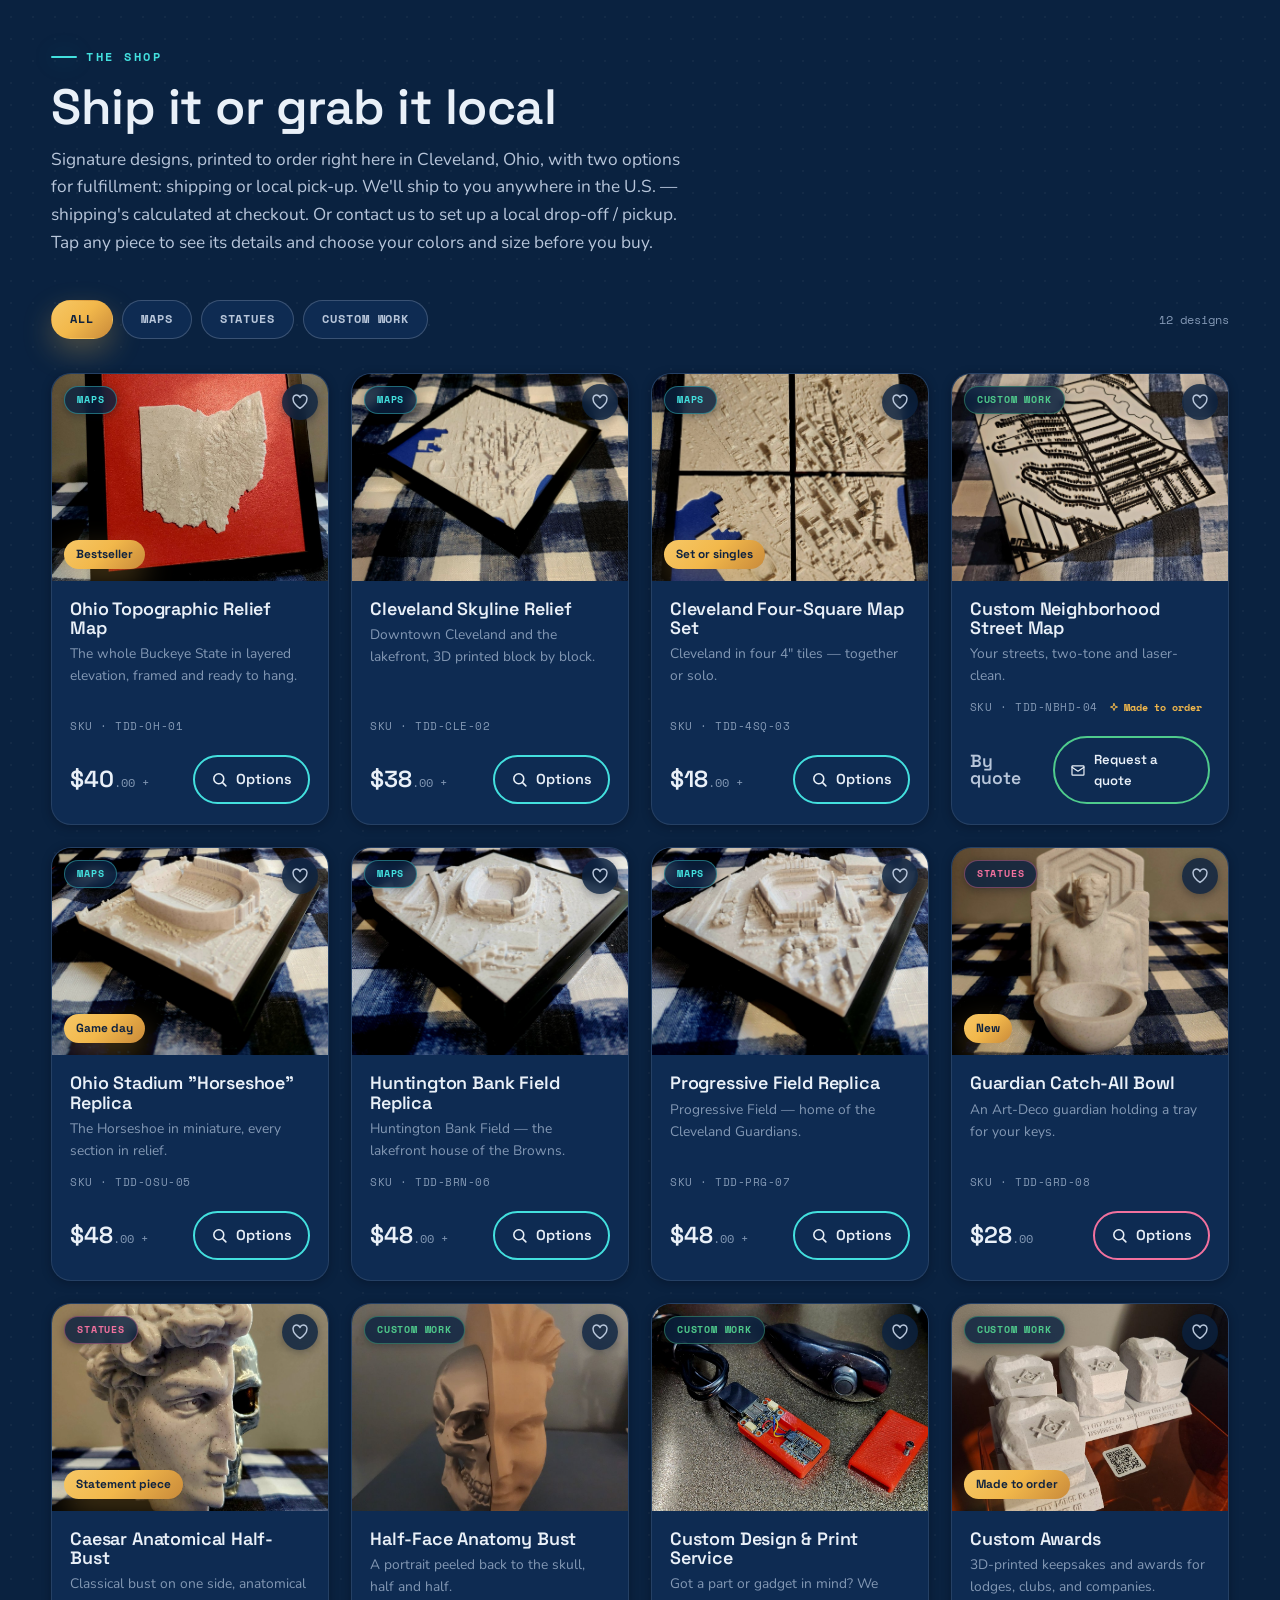
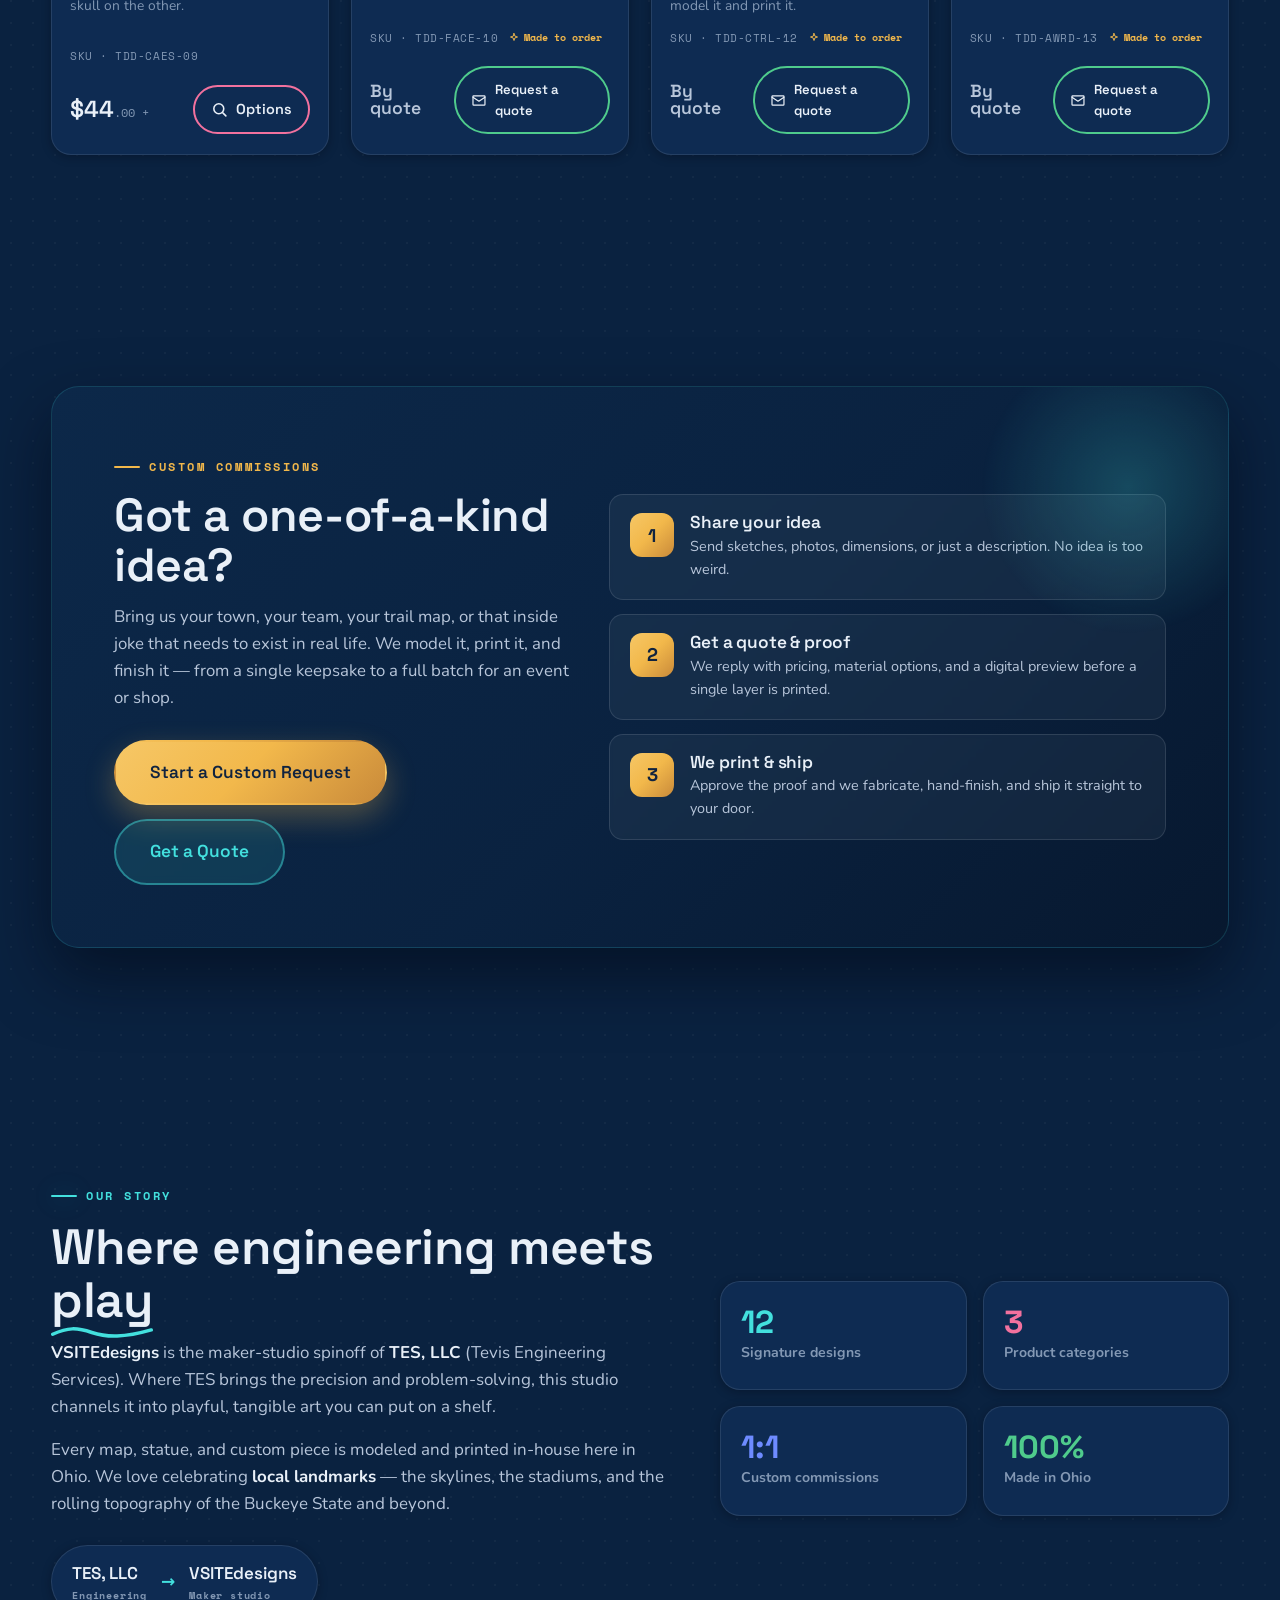
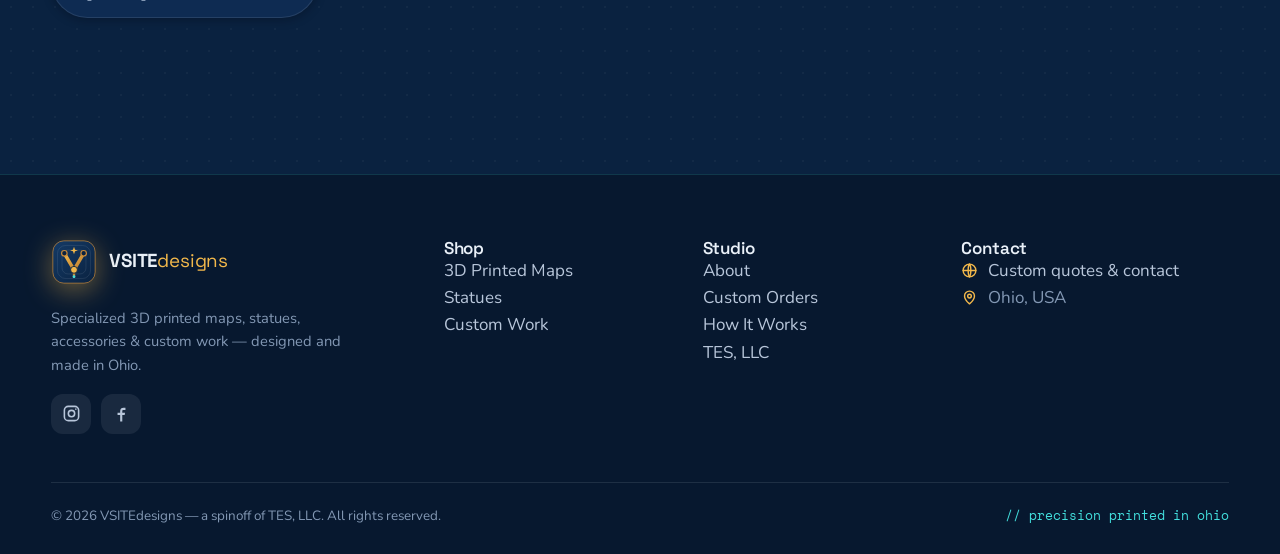
==== commit 108e04ac: "vsite rebrand" ====
--- a/index.html
+++ b/index.html
@@ -3,7 +3,7 @@
 <head>
   <meta charset="UTF-8" />
   <meta name="viewport" content="width=device-width, initial-scale=1.0" />
-  <title>Tyler's Diode Designs — Precision Printed. Uniquely Yours.</title>
+  <title>VSITEdesigns — Precision Printed. Uniquely Yours.</title>
   <link rel="icon" href="assets/img/favicon.svg" type="image/svg+xml" />
   <link rel="stylesheet" href="assets/css/styles.css" />
 </head>
@@ -12,9 +12,9 @@
 
   <header class="site-header" id="home">
     <div class="container site-header__inner">
-      <a class="brand" href="#home" aria-label="Tyler's Diode Designs — home">
+      <a class="brand" href="#home" aria-label="VSITEdesigns — home">
         <img class="brand__logo" src="assets/img/logo.svg" alt="" width="46" height="46" />
-        <span class="brand__name">Tyler's Diode Designs<small>A spinoff of TES, LLC</small></span>
+        <span class="brand__name">VSITE<span class="lc">designs</span><small>A spinoff of TES, LLC</small></span>
       </a>
       <nav class="main-nav" id="mainNav" aria-label="Primary">
         <ul>
@@ -42,7 +42,7 @@
         <div class="hero__content">
           <span class="hero__badge"><span class="dot"></span> Designed &amp; printed in Ohio</span>
           <h1 class="hero__title">Precision Printed.<br /><span class="pop">Uniquely Yours.</span></h1>
-          <p class="hero__lead">Novelty art you can hold — topographic states, hometown skylines, game-day stadiums, and laser-cut keepsakes, fabricated layer by layer.</p>
+          <p class="hero__lead">Novelty art you can hold — topographic states, hometown skylines, game-day stadiums, and custom commissions, fabricated layer by layer.</p>
           <div class="hero__cta">
             <a class="btn btn--primary btn--lg" href="#shop">Shop Now</a>
             <a class="btn btn--ghost btn--lg" href="#custom">Request a Custom Order</a>
@@ -55,10 +55,6 @@
         </div>
         <div class="hero__stage">
           <img class="hero__art" src="assets/img/hero-scene.svg" alt="A 3D printer building a topographic relief map layer by layer" width="480" height="400" />
-          <span class="chip chip--1"><img src="assets/img/illustrations/topo-ohio.svg" alt="" /> Topo Maps</span>
-          <span class="chip chip--2"><img src="assets/img/illustrations/stadium.svg" alt="" /> Stadiums</span>
-          <span class="chip chip--3"><img src="assets/img/illustrations/keychain.svg" alt="" /> Custom Work</span>
-          <span class="sticker">Made in&nbsp;Ohio</span>
         </div>
       </div>
     </section>
@@ -145,10 +141,10 @@
         <div class="about__text reveal">
           <span class="eyebrow">Our story</span>
           <h2 class="section__title">Where engineering meets <span class="squiggle">play</span></h2>
-          <p><strong>Tyler's Diode Designs</strong> is the maker-studio spinoff of <strong>TES, LLC</strong> (Tevis Engineering Services). Where TES brings the precision and problem-solving, this studio channels it into playful, tangible art you can put on a shelf.</p>
-          <p>Every map, statue, sign, and trinket is modeled and printed in-house here in Ohio. We love celebrating <strong>local landmarks</strong> — the skylines, the stadiums, and the rolling topography of the Buckeye State and beyond.</p>
+          <p><strong>VSITEdesigns</strong> is the maker-studio spinoff of <strong>TES, LLC</strong> (Tevis Engineering Services). Where TES brings the precision and problem-solving, this studio channels it into playful, tangible art you can put on a shelf.</p>
+          <p>Every map, statue, and custom piece is modeled and printed in-house here in Ohio. We love celebrating <strong>local landmarks</strong> — the skylines, the stadiums, and the rolling topography of the Buckeye State and beyond.</p>
           <div class="lineage">
-            <span class="node">TES, LLC<small>Engineering</small></span><span class="arrow">→</span><span class="node">Tyler's Diode Designs<small>Maker studio</small></span>
+            <span class="node">TES, LLC<small>Engineering</small></span><span class="arrow">→</span><span class="node">VSITEdesigns<small>Maker studio</small></span>
           </div>
         </div>
         <div class="about__cards reveal" data-delay="1">
@@ -165,9 +161,9 @@
     <div class="container">
       <div class="footer__grid">
         <div class="footer__brand">
-          <a class="brand" href="#home" aria-label="Tyler's Diode Designs — home">
+          <a class="brand" href="#home" aria-label="VSITEdesigns — home">
             <img class="brand__logo" src="assets/img/logo.svg" alt="" width="44" height="44" />
-            <span class="brand__name">Tyler's Diode Designs</span>
+            <span class="brand__name">VSITE<span class="lc">designs</span></span>
           </a>
           <p>Specialized 3D printed maps, statues, accessories &amp; custom work — designed and made in Ohio.</p>
           <div class="footer__social">
@@ -188,11 +184,11 @@
         </ul></div>
         <div class="footer__col footer__contact"><h4>Contact</h4><ul>
           <li><a href="#"><svg viewBox="0 0 24 24" fill="none" stroke="currentColor" stroke-width="2" stroke-linecap="round" stroke-linejoin="round" aria-hidden="true"><circle cx="12" cy="12" r="9"/><path d="M3 12h18"/><path d="M12 3c2.5 2.5 2.5 15 0 18M12 3c-2.5 2.5-2.5 15 0 18"/></svg> Custom quotes &amp; contact</a></li>
-          <li><span style="display:flex;gap:10px;align-items:center;color:#ADA5C6"><svg viewBox="0 0 24 24" fill="none" stroke="currentColor" stroke-width="2" stroke-linecap="round" stroke-linejoin="round" aria-hidden="true" style="width:17px;height:17px;color:var(--amber);flex:none"><path d="M12 21s-7-5.5-7-11a7 7 0 0 1 14 0c0 5.5-7 11-7 11Z"/><circle cx="12" cy="10" r="2.6"/></svg> Ohio, USA</span></li>
+          <li><span style="display:flex;gap:10px;align-items:center;color:var(--muted)"><svg viewBox="0 0 24 24" fill="none" stroke="currentColor" stroke-width="2" stroke-linecap="round" stroke-linejoin="round" aria-hidden="true" style="width:17px;height:17px;color:var(--copper-bright);flex:none"><path d="M12 21s-7-5.5-7-11a7 7 0 0 1 14 0c0 5.5-7 11-7 11Z"/><circle cx="12" cy="10" r="2.6"/></svg> Ohio, USA</span></li>
         </ul></div>
       </div>
       <div class="footer__bottom">
-        <span>© <span id="year">2026</span> Tyler's Diode Designs — a spinoff of TES, LLC. All rights reserved.</span>
+        <span>© <span id="year">2026</span> VSITEdesigns — a spinoff of TES, LLC. All rights reserved.</span>
         <span class="font-mono">// precision printed in ohio</span>
       </div>
     </div>
--- a/assets/css/styles.css
+++ b/assets/css/styles.css
@@ -1,41 +1,53 @@
 /* =====================================================================
-   Tyler's Diode Designs — production stylesheet (tokens + storefront)
-   Generated from the TDD design system. Edit tokens at the top.
+   VSITEdesigns — production stylesheet (tokens + storefront)
+   Generated from the VSITEdesigns design system. Edit tokens at the top.
    ===================================================================== */
-@import url("https://fonts.googleapis.com/css2?family=Fredoka:wght@400;500;600;700&family=Nunito:wght@400;600;700;800&family=Space+Mono:wght@400;700&display=swap");
+@import url("https://fonts.googleapis.com/css2?family=Space+Grotesk:wght@400;500;600;700&family=Nunito:wght@400;600;700;800&family=Space+Mono:wght@400;700&display=swap");
 
 /* =====================================================================
-   Tyler's Diode Designs — Color tokens
-   "Topographic workshop": warm paper + diode-glow sunset + category accents
+   VSITEdesigns — Color tokens
+   "Prototype board": deep navy PCB + copper/gold traces + cyan LED glow.
+   (Rebrand of Tyler's Diode Designs — same shop, electronics skin.)
    ===================================================================== */
 :root {
-  /* ---- Paper / ink (surfaces + text) ---- */
-  --paper:       #FBF6EE;   /* page background  */
-  --paper-2:     #FFFDF8;   /* cards, raised surfaces */
-  --ink:         #221C3A;   /* primary text, dark UI */
-  --ink-soft:    #4A4368;   /* secondary text */
-  --muted:       #6E6884;   /* tertiary / meta text */
-  --line:        rgba(34, 28, 58, 0.12);   /* hairline borders */
-  --line-strong: rgba(34, 28, 58, 0.22);   /* stronger borders */
-
-  /* ---- Brand "diode glow" sunset ---- */
-  --tangerine:  #FF6A3D;   /* primary brand pop */
-  --amber:      #FFB24D;
-  --coral:      #FF3D77;
-  --teal:       #12B5A5;   /* success / confirm */
-  --violet:     #7A5CFF;   /* focus ring / accent */
-  --gold:       #F5B400;
-
-  /* ---- Category accents ---- */
-  --c-maps:        #16B6A4;
-  --c-accessories: #FF7A1A;
-  --c-statues:     #FF4E7E;
-  --c-custom:      #2C6FE0;
+  /* ---- Board / silk (surfaces + text) ---- */
+  --paper:       #0A2240;   /* page background — the bare board */
+  --paper-2:     #0E2B52;   /* cards, raised panels */
+  --paper-3:     #102F5A;   /* lighter plate / inset highlights */
+  --ink:         #E9F0F8;   /* primary text — silkscreen white */
+  --ink-soft:    #B8C6DA;   /* secondary text */
+  --muted:       #8398B4;   /* tertiary / meta text */
+  --line:        rgba(233, 240, 248, 0.10);   /* hairline borders */
+  --line-strong: rgba(233, 240, 248, 0.20);   /* stronger borders */
+  --edge:        #06182F;   /* board edge / deep shadow */
+
+  /* ---- Brand "copper trace" + electronics accents ---- */
+  --copper:        #C98A3A;   /* trace copper */
+  --copper-bright: #F2B84B;   /* primary brand pop / CTA */
+  --copper-deep:   #8C5E26;
+  --gold:          #F2B84B;
+  --cyan:          #43E0DE;   /* powered LED glow / active state */
+  --green:         #4FCB8C;   /* secondary links / success */
+  --pink:          #F2719E;   /* favorite / save */
+  --periwinkle:    #6E8BFF;   /* focus ring / accent (TES heritage blue) */
+
+  /* ---- Back-compat aliases (old TDD names → new PCB values) ---- */
+  --tangerine:  var(--copper-bright);   /* legacy "primary pop" */
+  --amber:      #E0A94A;
+  --coral:      var(--pink);            /* legacy favorite/hover accent */
+  --teal:       var(--green);           /* legacy success/confirm */
+  --violet:     var(--periwinkle);      /* legacy focus ring */
+
+  /* ---- Category accents (one per shop category, tuned for navy) ---- */
+  --c-maps:        #43E0DE;   /* Maps — cyan        */
+  --c-statues:     #F2719E;   /* Statues — pink     */
+  --c-custom:      #4FCB8C;   /* Custom Work — green */
+  --c-accessories: #F2B84B;   /* legacy util — "made to order" meta label */
 
   /* ---- Gradients ---- */
-  --grad-sunset: linear-gradient(135deg, #FFB24D 0%, #FF6A3D 48%, #FF3D77 100%); /* @kind color */
-  --grad-hero:   radial-gradient(120% 120% at 80% -10%, #FFD9A8 0%, #FFB68C 26%, #FF8FA6 55%, #C98BFF 100%); /* @kind color */
-  --grad-band:   linear-gradient(135deg, #2A2348 0%, #3A2C63 50%, #5B3C7A 100%); /* @kind color */
+  --grad-sunset: linear-gradient(135deg, #F6C766 0%, #F2B84B 48%, #C98A3A 100%); /* @kind color */ /* copper CTA */
+  --grad-hero:   radial-gradient(120% 120% at 80% -10%, rgba(67,224,222,0.30) 0%, rgba(110,139,255,0.16) 42%, rgba(10,34,64,0) 75%); /* @kind color */
+  --grad-band:   linear-gradient(135deg, #0C2849 0%, #0A2240 55%, #07182F 100%); /* @kind color */
 
   /* ---- Semantic aliases ---- */
   --bg-page:        var(--paper);
@@ -45,21 +57,34 @@
   --text-muted:     var(--muted);
   --border-subtle:  var(--line);
   --border-strong:  var(--line-strong);
-  --accent-primary: var(--tangerine);
-  --accent-focus:   var(--violet);
-  --accent-success: var(--teal);
-
-  /* Filament colors live in assets/js/products.js (FILAMENTS) — the single
-     source of truth for each color's name, hex swatch, and optional upcharge. */
+  --accent-primary: var(--copper-bright);
+  --accent-focus:   var(--periwinkle);
+  --accent-success: var(--green);
+
+  /* ---- Filament colors (real print colors the shop sells) ----
+     The live source of truth is FILAMENTS in data/products.js (incl. any
+     upcharge). These tokens mirror it for specimens / quick reference.
+     These are PHYSICAL filament colors — unchanged by the rebrand. */
+  --fil-bone:       #ECE6DA;
+  --fil-charcoal:   #2D2A33;
+  --fil-scarlet:    #B5341F;   /* Scarlet Red — +$4 premium */
+  --fil-tangerine:  #FF6A3D;
+  --fil-marigold:   #F5B400;
+  --fil-forest:     #2E7D5B;
+  --fil-lake:       #2A6FB0;
+  --fil-grape:      #6A4BC4;
+  --fil-blush:      #F08FA6;
+  --fil-graphite:   #5A5560;
 }
 
 /* =====================================================================
-   Tyler's Diode Designs — Typography tokens
-   Display: Fredoka (rounded, friendly). Body: Nunito. Mono: Space Mono.
+   VSITEdesigns — Typography tokens
+   Display: Space Grotesk (techy, geometric). Body: Nunito (warm, round).
+   Mono: Space Mono (silkscreen labels, SKUs, designators).
    ===================================================================== */
 :root {
   /* ---- Families ---- */
-  --font-display: "Fredoka", "Trebuchet MS", sans-serif;
+  --font-display: "Space Grotesk", "Trebuchet MS", system-ui, sans-serif;
   --font-body:    "Nunito", system-ui, -apple-system, "Segoe UI", sans-serif;
   --font-mono:    "Space Mono", ui-monospace, "Courier New", monospace;
 
@@ -94,7 +119,7 @@
 }
 
 /* =====================================================================
-   Tyler's Diode Designs — Shape, spacing, shadow & layout tokens
+   VSITEdesigns — Shape, spacing, shadow & layout tokens
    ===================================================================== */
 :root {
   /* ---- Spacing scale ---- */
@@ -108,22 +133,23 @@
   --space-8:  64px;
   --space-9:  96px;
 
-  /* ---- Corner radii (generous, playful) ---- */
-  --r-sm:  12px;
-  --r:     18px;
-  --r-lg:  26px;
-  --r-xl:  36px;
+  /* ---- Corner radii (techy, lightly rounded — PCB modules) ---- */
+  --r-sm:  10px;
+  --r:     14px;
+  --r-lg:  20px;
+  --r-xl:  28px;
   --pill:  999px;
 
   /* ---- Borders ---- */
-  --border-hair:  1.5px solid var(--line);
-  --border-card:  1.5px solid var(--line);
-
-  /* ---- Shadows (warm-tinted, never neutral gray) ---- */
-  --shadow-sm:  0 2px 8px rgba(58, 38, 30, 0.08);
-  --shadow-md:  0 10px 28px rgba(58, 38, 30, 0.12);
-  --shadow-lg:  0 26px 60px rgba(58, 38, 30, 0.18);
-  --shadow-pop: 0 14px 30px rgba(255, 106, 61, 0.30);  /* glowing CTA */
+  --border-hair:  1px solid var(--line);
+  --border-card:  1px solid var(--line);
+
+  /* ---- Shadows (cool, deep navy — elevation reads as board depth) ---- */
+  --shadow-sm:  0 2px 10px rgba(2, 8, 20, 0.35);
+  --shadow-md:  0 12px 30px rgba(2, 8, 20, 0.45);
+  --shadow-lg:  0 28px 64px rgba(2, 8, 20, 0.55);
+  --shadow-pop: 0 12px 30px rgba(242, 184, 75, 0.30);   /* copper CTA glow */
+  --glow-cyan:  0 0 24px rgba(67, 224, 222, 0.35);      /* powered LED glow */
 
   /* ---- Motion ---- */
   --ease-out:    cubic-bezier(0.2, 0.7, 0.3, 1); /* @kind other */
@@ -137,16 +163,7 @@
   --header-h:  76px; /* @kind spacing */
 }
 
-/* =====================================================================
-   Tyler's Diode Designs — Storefront UI kit styles
-   Tokens come from the design system (../../styles.css). This file holds
-   the component classes; the original storefront's look, preserved.
-   ===================================================================== */
-/* =====================================================================
-   Tyler's Diode Designs — Storefront
-   A whimsical "topographic workshop" theme.
-   Palette: warm paper + diode-glow sunset + category accents.
-   ===================================================================== */
+
 
 /* ----------------------------- Reset ------------------------------- */
 *, *::before, *::after { box-sizing: border-box; }
@@ -161,17 +178,19 @@
   -webkit-font-smoothing: antialiased;
   overflow-x: hidden;
   background-image:
-    radial-gradient(40rem 40rem at 110% -8%, rgba(255, 178, 77, 0.18), transparent 60%),
-    radial-gradient(34rem 34rem at -10% 12%, rgba(122, 92, 255, 0.12), transparent 60%),
-    radial-gradient(rgba(34, 28, 58, 0.045) 1px, transparent 1px);
-  background-size: auto, auto, 26px 26px;
-  background-attachment: fixed, fixed, scroll;
+    radial-gradient(46rem 40rem at 108% -8%, rgba(67, 224, 222, 0.10), transparent 60%),
+    radial-gradient(40rem 36rem at -8% 14%, rgba(110, 139, 255, 0.10), transparent 60%),
+    linear-gradient(rgba(67, 224, 222, 0.045) 1px, transparent 1px),
+    linear-gradient(90deg, rgba(67, 224, 222, 0.045) 1px, transparent 1px),
+    radial-gradient(rgba(233, 240, 248, 0.04) 1px, transparent 1px);
+  background-size: auto, auto, 44px 44px, 44px 44px, 22px 22px;
+  background-attachment: fixed, fixed, fixed, fixed, scroll;
 }
 img, svg { display: block; max-width: 100%; }
 a { color: inherit; text-decoration: none; }
 button { font: inherit; color: inherit; cursor: pointer; border: none; background: none; }
 ul { list-style: none; padding: 0; }
-:focus-visible { outline: 3px solid var(--violet); outline-offset: 3px; border-radius: 6px; }
+:focus-visible { outline: 3px solid var(--periwinkle); outline-offset: 3px; border-radius: 6px; }
 
 /* --------------------------- Typography ---------------------------- */
 h1, h2, h3, h4 { font-family: var(--font-display); font-weight: 600; line-height: 1.08; color: var(--ink); letter-spacing: -0.01em; }
@@ -180,11 +199,11 @@
 /* --------------------------- Utilities ----------------------------- */
 .container { width: min(var(--container), 92vw); margin-inline: auto; }
 .eyebrow {
-  display: inline-flex; align-items: center; gap: 8px;
+  display: inline-flex; align-items: center; gap: 9px;
   font-family: var(--font-mono); font-size: 0.72rem; letter-spacing: 0.22em;
-  text-transform: uppercase; color: var(--tangerine); font-weight: 700;
-}
-.eyebrow::before { content: ""; width: 26px; height: 2px; border-radius: 2px; background: var(--grad-sunset); }
+  text-transform: uppercase; color: var(--cyan); font-weight: 700;
+}
+.eyebrow::before { content: ""; width: 26px; height: 2px; border-radius: 2px; background: var(--cyan); box-shadow: var(--glow-cyan); }
 .section { padding: clamp(56px, 9vw, 116px) 0; position: relative; }
 .section__head { max-width: 640px; margin-bottom: 44px; }
 .section__title { font-size: clamp(2rem, 4.6vw, 3.1rem); margin: 14px 0 12px; }
@@ -193,7 +212,7 @@
 .squiggle::after {
   content: ""; position: absolute; left: 0; right: 0; bottom: -0.32em; height: 0.42em;
   background: no-repeat center/100% 100%
-    url("data:image/svg+xml,%3Csvg xmlns='http://www.w3.org/2000/svg' viewBox='0 0 120 14'%3E%3Cpath d='M2 9 C 20 1 30 1 48 7 S 86 13 118 4' fill='none' stroke='%23FF6A3D' stroke-width='4' stroke-linecap='round'/%3E%3C/svg%3E");
+    url("data:image/svg+xml,%3Csvg xmlns='http://www.w3.org/2000/svg' viewBox='0 0 120 14'%3E%3Cpath d='M2 9 C 20 1 30 1 48 7 S 86 13 118 4' fill='none' stroke='%2343E0DE' stroke-width='4' stroke-linecap='round'/%3E%3C/svg%3E");
 }
 
 /* ---------------------------- Buttons ------------------------------ */
@@ -201,16 +220,16 @@
   display: inline-flex; align-items: center; justify-content: center; gap: 10px;
   font-family: var(--font-display); font-weight: 600; font-size: 1rem;
   padding: 14px 26px; border-radius: var(--pill); border: 2px solid transparent;
-  transition: transform .18s ease, box-shadow .22s ease, background-color .2s ease, color .2s ease;
+  transition: transform .18s ease, box-shadow .22s ease, background-color .2s ease, color .2s ease, border-color .2s ease;
   white-space: nowrap; text-align: center;
 }
 .btn:active { transform: translateY(1px) scale(0.99); }
-.btn--primary { background: var(--grad-sunset); color: #2A1124; box-shadow: var(--shadow-pop); }
-.btn--primary:hover { transform: translateY(-3px); box-shadow: 0 20px 38px rgba(255, 61, 119, 0.36); }
-.btn--ghost { background: var(--paper-2); color: var(--ink); border-color: var(--line-strong); box-shadow: var(--shadow-sm); }
-.btn--ghost:hover { transform: translateY(-3px); border-color: var(--ink); box-shadow: var(--shadow-md); }
-.btn--light { background: rgba(255, 255, 255, 0.16); color: #fff; border-color: rgba(255, 255, 255, 0.45); backdrop-filter: blur(4px); }
-.btn--light:hover { background: #fff; color: var(--ink); transform: translateY(-3px); }
+.btn--primary { background: var(--grad-sunset); color: #10233F; box-shadow: var(--shadow-pop); }
+.btn--primary:hover { transform: translateY(-3px); box-shadow: 0 18px 38px rgba(242, 184, 75, 0.42); }
+.btn--ghost { background: rgba(233, 240, 248, 0.04); color: var(--ink); border-color: rgba(242, 184, 75, 0.5); box-shadow: var(--shadow-sm); }
+.btn--ghost:hover { transform: translateY(-3px); border-color: var(--copper-bright); box-shadow: var(--shadow-md); }
+.btn--light { background: rgba(67, 224, 222, 0.12); color: var(--cyan); border-color: rgba(67, 224, 222, 0.45); backdrop-filter: blur(4px); }
+.btn--light:hover { background: var(--cyan); color: #06231F; transform: translateY(-3px); }
 .btn--lg { padding: 17px 34px; font-size: 1.08rem; }
 .btn--block { width: 100%; }
 .btn svg { width: 18px; height: 18px; flex: none; }
@@ -219,41 +238,40 @@
 .site-header {
   position: sticky; top: 0; z-index: 60; height: var(--header-h);
   display: flex; align-items: center;
-  background: rgba(251, 246, 238, 0.72);
-  backdrop-filter: blur(14px) saturate(1.3);
+  background: rgba(10, 34, 64, 0.72);
+  backdrop-filter: blur(14px) saturate(1.2);
   border-bottom: 1px solid transparent;
   transition: border-color .25s ease, background-color .25s ease, box-shadow .25s ease;
 }
-.site-header.is-scrolled { border-bottom-color: var(--line); box-shadow: var(--shadow-sm); background: rgba(251, 246, 238, 0.9); }
-/* No width:100% here — let the shared .container cap width to min(1200px,92vw) and
-   center it, so the header (and the cart button) line up with the page content
-   instead of hugging the viewport edges. */
+.site-header.is-scrolled { border-bottom-color: rgba(67, 224, 222, 0.18); box-shadow: var(--shadow-sm); background: rgba(8, 26, 50, 0.92); }
 .site-header__inner { display: flex; align-items: center; gap: 22px; }
 
 .brand { display: inline-flex; align-items: center; gap: 12px; }
-.brand__logo { width: 46px; height: 46px; filter: drop-shadow(0 6px 12px rgba(255, 106, 61, 0.32)); transition: transform .4s cubic-bezier(.34,1.56,.64,1); }
-.brand:hover .brand__logo { transform: rotate(-8deg) scale(1.06); }
+.brand__logo { width: 46px; height: 46px; filter: drop-shadow(0 6px 14px rgba(242, 184, 75, 0.30)); transition: transform .4s var(--ease-bounce); }
+.brand:hover .brand__logo { transform: rotate(-6deg) scale(1.06); }
 .brand__name { font-family: var(--font-display); font-weight: 700; font-size: 1.18rem; line-height: 1; letter-spacing: -0.01em; }
-.brand__name small { display: block; font-family: var(--font-mono); font-weight: 400; font-size: 0.6rem; letter-spacing: 0.26em; text-transform: uppercase; color: var(--muted); margin-top: 3px; }
+.brand__name .lc { font-weight: 400; color: var(--copper-bright); }
+.brand__name small { display: block; font-family: var(--font-mono); font-weight: 400; font-size: 0.58rem; letter-spacing: 0.26em; text-transform: uppercase; color: var(--muted); margin-top: 3px; }
 
 .main-nav { margin-left: auto; }
 .main-nav ul { display: flex; align-items: center; gap: 4px; }
-.main-nav a { display: inline-block; padding: 9px 15px; border-radius: var(--pill); font-weight: 700; font-size: 0.98rem; color: var(--ink-soft); transition: color .2s ease, background-color .2s ease; }
-.main-nav a:hover { color: var(--ink); background: rgba(34, 28, 58, 0.06); }
+.main-nav a { display: inline-block; padding: 9px 14px; border-radius: var(--pill); font-family: var(--font-mono); font-weight: 700; font-size: 0.72rem; letter-spacing: 0.12em; text-transform: uppercase; color: var(--ink-soft); transition: color .2s ease, background-color .2s ease; }
+.main-nav a:hover { color: var(--ink); background: rgba(233, 240, 248, 0.06); }
 
 .header-actions { display: flex; align-items: center; gap: 10px; }
-.cart-btn { position: relative; display: inline-flex; align-items: center; gap: 9px; padding: 10px 16px 10px 14px; border-radius: var(--pill); background: var(--ink); color: #fff; font-family: var(--font-display); font-weight: 600; box-shadow: var(--shadow-sm); transition: transform .18s ease, box-shadow .2s ease; }
-.cart-btn:hover { transform: translateY(-2px); box-shadow: var(--shadow-md); }
+.cart-btn { position: relative; display: inline-flex; align-items: center; gap: 9px; padding: 10px 16px 10px 14px; border-radius: var(--pill); background: var(--grad-sunset); color: #10233F; font-family: var(--font-display); font-weight: 600; box-shadow: var(--shadow-pop); transition: transform .18s ease, box-shadow .2s ease; }
+.cart-btn:hover { transform: translateY(-2px); box-shadow: 0 16px 32px rgba(242, 184, 75, 0.4); }
 .cart-btn svg { width: 20px; height: 20px; }
 .cart-count {
   position: absolute; top: -7px; right: -7px; min-width: 22px; height: 22px; padding: 0 6px;
   display: grid; place-items: center; border-radius: var(--pill);
-  background: var(--grad-sunset); color: #2A1124; font-family: var(--font-mono); font-weight: 700; font-size: 0.72rem;
-  border: 2px solid var(--paper); transform: scale(0); transition: transform .3s cubic-bezier(.34,1.56,.64,1);
+  background: var(--cyan); color: #06231F; font-family: var(--font-mono); font-weight: 700; font-size: 0.72rem;
+  border: 2px solid var(--paper); transform: scale(0); transition: transform .3s var(--ease-bounce);
+  box-shadow: var(--glow-cyan);
 }
 .cart-count.is-active { transform: scale(1); }
 
-.nav-toggle { display: none; width: 46px; height: 46px; border-radius: 14px; background: var(--paper-2); border: 2px solid var(--line-strong); }
+.nav-toggle { display: none; width: 46px; height: 46px; border-radius: 12px; background: var(--paper-2); border: 1.5px solid var(--line-strong); }
 .nav-toggle span, .nav-toggle span::before, .nav-toggle span::after { content: ""; display: block; width: 20px; height: 2.4px; border-radius: 2px; background: var(--ink); margin-inline: auto; transition: transform .25s ease, opacity .2s ease; }
 .nav-toggle span::before { transform: translateY(-6px); } .nav-toggle span::after { transform: translateY(4px); }
 .nav-toggle[aria-expanded="true"] span { background: transparent; }
@@ -261,61 +279,49 @@
 .nav-toggle[aria-expanded="true"] span::after { transform: translateY(-2px) rotate(-45deg); }
 
 /* ------------------------------ Hero ------------------------------- */
-.hero { position: relative; padding: clamp(40px, 7vw, 96px) 0 clamp(60px, 8vw, 110px); overflow: hidden; }
+.hero { position: relative; padding: clamp(48px, 7vw, 104px) 0 clamp(60px, 8vw, 110px); overflow: hidden; }
 .hero::before {
   content: ""; position: absolute; inset: 0 0 auto; height: 132%; z-index: -2;
   background: var(--grad-hero);
-  -webkit-mask-image: radial-gradient(120% 100% at 50% 0, #000 60%, transparent 100%);
-          mask-image: radial-gradient(120% 100% at 50% 0, #000 60%, transparent 100%);
-}
-.hero::after {
+}
+.hero::after { /* faint copper trace texture, kept light for an airy hero */
   content: ""; position: absolute; inset: 0; z-index: -1; opacity: 0.5;
-  background-image: url("data:image/svg+xml,%3Csvg xmlns='http://www.w3.org/2000/svg' width='420' height='420' viewBox='0 0 420 420'%3E%3Cg fill='none' stroke='%23ffffff' stroke-opacity='0.4' stroke-width='1.4'%3E%3Cpath d='M-20 90 Q120 40 230 92 T470 86'/%3E%3Cpath d='M-20 150 Q120 100 230 152 T470 146'/%3E%3Cpath d='M-20 210 Q120 160 230 212 T470 206'/%3E%3Cpath d='M-20 270 Q120 220 230 272 T470 266'/%3E%3Cpath d='M-20 330 Q120 280 230 332 T470 326'/%3E%3C/g%3E%3C/svg%3E");
-  -webkit-mask-image: linear-gradient(#000, transparent 78%); mask-image: linear-gradient(#000, transparent 78%);
-}
-.hero__grid { display: grid; grid-template-columns: 1.05fr 0.95fr; gap: 40px; align-items: center; }
+  background-image: url("data:image/svg+xml,%3Csvg xmlns='http://www.w3.org/2000/svg' width='320' height='320' viewBox='0 0 320 320'%3E%3Cg fill='none' stroke='%23C98A3A' stroke-opacity='0.22' stroke-width='1.3'%3E%3Cpath d='M0 60 H150 a12 12 0 0 1 12 12 V200'/%3E%3Cpath d='M320 90 H210 a12 12 0 0 0 -12 12 V250'/%3E%3Cpath d='M40 320 V210 a12 12 0 0 1 12 -12 H180'/%3E%3C/g%3E%3Cg fill='%23C98A3A' fill-opacity='0.28'%3E%3Ccircle cx='162' cy='72' r='3'/%3E%3Ccircle cx='198' cy='102' r='3'/%3E%3Ccircle cx='180' cy='198' r='3'/%3E%3C/g%3E%3C/svg%3E");
+  -webkit-mask-image: linear-gradient(#000, transparent 82%); mask-image: linear-gradient(#000, transparent 82%);
+}
+.hero__grid { display: grid; grid-template-columns: 1fr 0.9fr; gap: 40px; align-items: center; }
 .hero__content { max-width: 620px; }
 .hero__badge {
   display: inline-flex; align-items: center; gap: 9px; padding: 8px 16px; border-radius: var(--pill);
-  background: rgba(255, 255, 255, 0.55); border: 1.5px solid rgba(255, 255, 255, 0.8);
+  background: rgba(67, 224, 222, 0.10); border: 1.5px solid rgba(67, 224, 222, 0.35);
   backdrop-filter: blur(6px); font-family: var(--font-mono); font-size: 0.72rem; font-weight: 700;
-  letter-spacing: 0.12em; text-transform: uppercase; color: #7a2f12; box-shadow: var(--shadow-sm);
-}
-.hero__badge .dot { width: 9px; height: 9px; border-radius: 50%; background: var(--tangerine); box-shadow: 0 0 0 0 rgba(255, 106, 61, 0.6); animation: pulse 2.2s infinite; }
-@keyframes pulse { 0% { box-shadow: 0 0 0 0 rgba(255, 106, 61, 0.55); } 70% { box-shadow: 0 0 0 11px rgba(255, 106, 61, 0); } 100% { box-shadow: 0 0 0 0 rgba(255, 106, 61, 0); } }
+  letter-spacing: 0.12em; text-transform: uppercase; color: var(--cyan); box-shadow: var(--shadow-sm);
+}
+.hero__badge .dot { width: 9px; height: 9px; border-radius: 50%; background: var(--cyan); box-shadow: 0 0 0 0 rgba(67, 224, 222, 0.6); animation: pulse 2.2s infinite; }
+@keyframes pulse { 0% { box-shadow: 0 0 0 0 rgba(67, 224, 222, 0.55); } 70% { box-shadow: 0 0 0 11px rgba(67, 224, 222, 0); } 100% { box-shadow: 0 0 0 0 rgba(67, 224, 222, 0); } }
 .hero__title { font-size: clamp(2.6rem, 6.2vw, 4.6rem); font-weight: 700; margin: 20px 0 18px; letter-spacing: -0.02em; }
-.hero__title .pop { background: linear-gradient(120deg, #B4380F, #C81E5B); -webkit-background-clip: text; background-clip: text; color: transparent; }
-.hero__lead { font-size: clamp(1.05rem, 2vw, 1.28rem); color: #5a3324; max-width: 36ch; font-weight: 600; }
+.hero__title .pop { color: var(--cyan); }
+.hero__lead { font-size: clamp(1.05rem, 2vw, 1.28rem); color: var(--ink-soft); max-width: 38ch; font-weight: 600; }
 .hero__cta { display: flex; flex-wrap: wrap; gap: 14px; margin-top: 30px; }
-.hero__proof { display: flex; flex-wrap: wrap; gap: 22px; margin-top: 34px; }
+.hero__proof { display: flex; flex-wrap: wrap; gap: 24px; margin-top: 34px; }
 .hero__proof div { display: flex; flex-direction: column; }
 .hero__proof b { font-family: var(--font-display); font-size: 1.5rem; color: var(--ink); line-height: 1; }
-.hero__proof span { font-size: 0.82rem; color: #7a4226; font-weight: 700; }
+.hero__proof span { font-family: var(--font-mono); font-size: 0.66rem; letter-spacing: 0.08em; text-transform: uppercase; color: var(--muted); margin-top: 4px; }
 
 .hero__stage { position: relative; }
-.hero__art { width: 100%; filter: drop-shadow(0 30px 40px rgba(58, 20, 30, 0.22)); animation: float 7s ease-in-out infinite; }
+.hero__art { width: 100%; filter: drop-shadow(0 24px 36px rgba(4, 12, 28, 0.5)); animation: float 7s ease-in-out infinite; }
 @keyframes float { 0%, 100% { transform: translateY(0); } 50% { transform: translateY(-14px); } }
-.chip {
-  position: absolute; display: inline-flex; align-items: center; gap: 9px; padding: 10px 15px;
-  background: var(--paper-2); border-radius: var(--pill); box-shadow: var(--shadow-md);
-  font-family: var(--font-display); font-weight: 600; font-size: 0.92rem; border: 1.5px solid var(--line);
-}
-.chip svg, .chip img { width: 26px; height: 26px; }
-.chip--1 { top: 6%; left: -4%; animation: float 5.5s ease-in-out infinite; }
-.chip--2 { bottom: 16%; left: -6%; animation: float 6.5s ease-in-out infinite 0.4s; }
-.chip--3 { top: 12%; right: -3%; animation: float 6s ease-in-out infinite 0.8s; }
-.sticker {
-  position: absolute; right: 2%; bottom: 2%; width: 92px; height: 92px; display: grid; place-items: center;
-  text-align: center; border-radius: 50%; background: var(--ink); color: #FFE3C2;
-  font-family: var(--font-mono); font-size: 0.6rem; font-weight: 700; letter-spacing: 0.1em; line-height: 1.35;
-  text-transform: uppercase; transform: rotate(-12deg); box-shadow: var(--shadow-md); border: 3px dashed rgba(255, 178, 77, 0.6);
+/* soft cyan spotlight behind the printer */
+.hero__stage::before {
+  content: ""; position: absolute; inset: 6% 4%; z-index: -1; border-radius: 50%;
+  background: radial-gradient(60% 60% at 50% 40%, rgba(67, 224, 222, 0.18), transparent 70%);
 }
 
 /* ----------------------------- Marquee ----------------------------- */
-.marquee { background: var(--ink); color: var(--paper); overflow: hidden; border-block: 3px solid #19142c; }
+.marquee { background: linear-gradient(180deg, #081F3C, #06182F); color: var(--ink-soft); overflow: hidden; border-block: 1px solid rgba(67, 224, 222, 0.22); }
 .marquee__track { display: flex; gap: 0; width: max-content; animation: scroll-x 28s linear infinite; }
 .marquee__track span { display: inline-flex; align-items: center; gap: 16px; padding: 13px 0; font-family: var(--font-display); font-weight: 500; font-size: 1.02rem; }
-.marquee__track span::after { content: "◆"; color: var(--tangerine); margin-inline: 28px; font-size: 0.7rem; }
+.marquee__track span::after { content: "◆"; color: var(--cyan); margin-inline: 28px; font-size: 0.62rem; }
 @keyframes scroll-x { to { transform: translateX(-50%); } }
 .marquee:hover .marquee__track { animation-play-state: paused; }
 
@@ -323,13 +329,13 @@
 .cats { padding-top: clamp(48px, 7vw, 84px); }
 .cat-grid { display: grid; grid-template-columns: repeat(3, 1fr); gap: 16px; }
 .cat-card {
-  position: relative; display: flex; flex-direction: column; gap: 10px; padding: 22px 20px;
-  background: var(--paper-2); border: 1.5px solid var(--line); border-radius: var(--r-lg);
+  position: relative; display: flex; flex-direction: column; gap: 10px; padding: 24px 20px 20px;
+  background: var(--paper-2); border: 1px solid var(--line); border-radius: var(--r-lg);
   box-shadow: var(--shadow-sm); transition: transform .2s ease, box-shadow .25s ease, border-color .2s ease; overflow: hidden;
 }
-.cat-card::before { content: ""; position: absolute; inset: 0 0 auto; height: 5px; background: var(--accent, var(--tangerine)); }
-.cat-card:hover { transform: translateY(-6px); box-shadow: var(--shadow-md); border-color: transparent; }
-.cat-card__icon { width: 52px; height: 52px; border-radius: 16px; display: grid; place-items: center; background: color-mix(in srgb, var(--accent) 16%, white); color: var(--accent); }
+.cat-card::before { content: ""; position: absolute; inset: 0 0 auto; height: 4px; background: var(--accent, var(--cyan)); box-shadow: 0 0 16px var(--accent, var(--cyan)); }
+.cat-card:hover { transform: translateY(-6px); box-shadow: var(--shadow-md); border-color: color-mix(in srgb, var(--accent) 50%, transparent); }
+.cat-card__icon { width: 52px; height: 52px; border-radius: 14px; display: grid; place-items: center; background: color-mix(in srgb, var(--accent) 16%, var(--paper)); color: var(--accent); border: 1px solid color-mix(in srgb, var(--accent) 30%, transparent); }
 .cat-card__icon svg { width: 30px; height: 30px; }
 .cat-card h3 { font-size: 1.12rem; }
 .cat-card p { font-size: 0.86rem; color: var(--muted); }
@@ -340,35 +346,36 @@
 .filters { display: flex; flex-wrap: wrap; gap: 9px; }
 .filter {
   padding: 9px 18px; border-radius: var(--pill); background: var(--paper-2); border: 1.5px solid var(--line-strong);
-  font-family: var(--font-display); font-weight: 500; font-size: 0.92rem; color: var(--ink-soft);
+  font-family: var(--font-mono); font-weight: 700; font-size: 0.72rem; letter-spacing: 0.08em; text-transform: uppercase; color: var(--ink-soft);
   transition: all .18s ease;
 }
-.filter:hover { border-color: var(--ink); color: var(--ink); transform: translateY(-2px); }
-.filter.is-active { background: var(--ink); color: #fff; border-color: var(--ink); }
+.filter:hover { border-color: var(--cyan); color: var(--ink); transform: translateY(-2px); }
+.filter.is-active { background: var(--grad-sunset); color: #10233F; border-color: transparent; box-shadow: var(--shadow-pop); }
 .shop__note { margin-left: auto; font-family: var(--font-mono); font-size: 0.78rem; color: var(--muted); }
 
 .product-grid { display: grid; grid-template-columns: repeat(4, 1fr); gap: 22px; }
 .product-card {
-  display: flex; flex-direction: column; background: var(--paper-2); border: 1.5px solid var(--line);
+  display: flex; flex-direction: column; background: var(--paper-2); border: 1px solid var(--line);
   border-radius: var(--r-lg); overflow: hidden; box-shadow: var(--shadow-sm);
   transition: transform .22s ease, box-shadow .28s ease, border-color .22s ease;
 }
-.product-card:hover { transform: translateY(-8px) rotate(-0.4deg); box-shadow: var(--shadow-lg); border-color: transparent; }
-.product-card__media { position: relative; aspect-ratio: 4 / 3; overflow: hidden; background: #f0eadf; }
+.product-card:hover { transform: translateY(-8px); box-shadow: var(--shadow-lg); border-color: rgba(67, 224, 222, 0.5); }
+.product-card__media { position: relative; aspect-ratio: 4 / 3; overflow: hidden; background: #0C233F; cursor: pointer; }
 .product-card__media img { width: 100%; height: 100%; object-fit: cover; transition: transform .5s ease; }
 .product-card:hover .product-card__media img { transform: scale(1.05); }
 .product-card__tag {
   position: absolute; top: 12px; left: 12px; padding: 5px 12px; border-radius: var(--pill);
-  background: rgba(255, 255, 255, 0.92); color: var(--accent, var(--ink)); font-family: var(--font-mono);
-  font-size: 0.66rem; font-weight: 700; letter-spacing: 0.08em; text-transform: uppercase; box-shadow: var(--shadow-sm);
+  background: rgba(10, 34, 64, 0.82); color: var(--accent, var(--ink)); font-family: var(--font-mono);
+  font-size: 0.62rem; font-weight: 700; letter-spacing: 0.08em; text-transform: uppercase;
+  box-shadow: var(--shadow-sm); border: 1px solid color-mix(in srgb, var(--accent) 40%, transparent); backdrop-filter: blur(4px);
 }
 .product-card__fav {
   position: absolute; top: 10px; right: 10px; width: 36px; height: 36px; border-radius: 50%;
-  background: rgba(255, 255, 255, 0.92); display: grid; place-items: center; box-shadow: var(--shadow-sm);
-  color: var(--ink-soft); transition: transform .2s ease, color .2s ease;
-}
-.product-card__fav:hover { transform: scale(1.12); color: var(--coral); }
-.product-card__fav.is-on { color: var(--coral); }
+  background: rgba(10, 34, 64, 0.82); display: grid; place-items: center; box-shadow: var(--shadow-sm);
+  color: var(--ink-soft); transition: transform .2s ease, color .2s ease; backdrop-filter: blur(4px);
+}
+.product-card__fav:hover { transform: scale(1.12); color: var(--pink); }
+.product-card__fav.is-on { color: var(--pink); }
 .product-card__fav svg { width: 18px; height: 18px; }
 .product-card__body { display: flex; flex-direction: column; gap: 6px; padding: 18px 18px 20px; flex: 1; }
 .product-card__name { font-size: 1.12rem; }
@@ -380,19 +387,18 @@
 .product-card__price small { font-size: 0.78rem; color: var(--muted); font-family: var(--font-mono); font-weight: 400; }
 .add-btn {
   display: inline-flex; align-items: center; gap: 8px; padding: 11px 16px; border-radius: var(--pill);
-  background: var(--paper-2); border: 2px solid var(--accent, var(--ink)); color: var(--ink);
+  background: transparent; border: 2px solid var(--accent, var(--copper-bright)); color: var(--ink);
   font-family: var(--font-display); font-weight: 600; font-size: 0.9rem; transition: all .18s ease;
 }
 .add-btn svg { width: 17px; height: 17px; }
-.add-btn:hover { background: var(--accent, var(--ink)); transform: translateY(-2px); box-shadow: var(--shadow-md); }
-.add-btn.is-added { background: var(--teal); border-color: var(--teal); color: #06302b; }
+.add-btn:hover { background: var(--accent, var(--copper-bright)); color: #0A2240; transform: translateY(-2px); box-shadow: var(--shadow-md); }
+.add-btn.is-added { background: var(--green); border-color: var(--green); color: #06251A; }
 
 .product-empty { grid-column: 1 / -1; text-align: center; padding: 48px 0; color: var(--muted); font-family: var(--font-display); }
 
 /* New-catalog card extras */
-.product-card__media { cursor: pointer; }
-.pc-badge { position: absolute; bottom: 12px; left: 12px; padding: 5px 12px; border-radius: var(--pill); background: var(--grad-sunset); color: #2A1124; font-family: var(--font-display); font-weight: 700; font-size: 0.74rem; box-shadow: var(--shadow-pop); }
-.pc-mto { display: inline-flex; align-items: center; gap: 4px; font-family: var(--font-mono); font-size: 0.62rem; color: var(--c-accessories); font-weight: 700; }
+.pc-badge { position: absolute; bottom: 12px; left: 12px; padding: 5px 12px; border-radius: var(--pill); background: var(--grad-sunset); color: #10233F; font-family: var(--font-display); font-weight: 700; font-size: 0.74rem; box-shadow: var(--shadow-pop); }
+.pc-mto { display: inline-flex; align-items: center; gap: 4px; font-family: var(--font-mono); font-size: 0.62rem; color: var(--copper-bright); font-weight: 700; }
 .pc-mto svg { width: 12px; height: 12px; }
 .product-card__price--quote { font-family: var(--font-display); font-weight: 600; font-size: 1.1rem; color: var(--ink-soft); align-self: center; }
 .add-btn--quote { font-size: 0.82rem; padding: 11px 15px; text-decoration: none; }
@@ -400,48 +406,48 @@
 /* ------------------------- Custom Orders --------------------------- */
 .custom { position: relative; }
 .custom__panel {
-  background: var(--grad-band); color: #F3ECFF; border-radius: var(--r-xl); padding: clamp(34px, 5vw, 62px);
-  position: relative; overflow: hidden; box-shadow: var(--shadow-lg);
+  background: var(--grad-band); color: var(--ink); border-radius: var(--r-xl); padding: clamp(34px, 5vw, 62px);
+  position: relative; overflow: hidden; box-shadow: var(--shadow-lg); border: 1px solid rgba(67, 224, 222, 0.16);
 }
 .custom__panel::after {
   content: ""; position: absolute; right: -60px; top: -60px; width: 320px; height: 320px; border-radius: 50%;
-  background: radial-gradient(circle, rgba(255, 106, 61, 0.5), transparent 65%);
+  background: radial-gradient(circle, rgba(67, 224, 222, 0.22), transparent 65%);
 }
 .custom__grid { position: relative; display: grid; grid-template-columns: 0.9fr 1.1fr; gap: 40px; align-items: center; }
-.custom__head .eyebrow { color: var(--amber); }
-.custom__head .eyebrow::before { background: var(--amber); }
-.custom__title { color: #fff; font-size: clamp(1.9rem, 4vw, 2.9rem); margin: 14px 0 14px; }
-.custom__text { color: #DCD2F5; font-size: 1.05rem; }
+.custom__head .eyebrow { color: var(--copper-bright); }
+.custom__head .eyebrow::before { background: var(--copper-bright); box-shadow: none; }
+.custom__title { color: var(--ink); font-size: clamp(1.9rem, 4vw, 2.9rem); margin: 14px 0 14px; }
+.custom__text { color: var(--ink-soft); font-size: 1.05rem; }
 .custom__cta { display: flex; flex-wrap: wrap; gap: 14px; margin-top: 28px; }
 .steps { display: grid; gap: 14px; }
 .step {
   display: flex; gap: 16px; align-items: flex-start; padding: 18px 20px; border-radius: var(--r);
-  background: rgba(255, 255, 255, 0.07); border: 1px solid rgba(255, 255, 255, 0.14); backdrop-filter: blur(2px);
+  background: rgba(233, 240, 248, 0.05); border: 1px solid rgba(233, 240, 248, 0.12); backdrop-filter: blur(2px);
   transition: transform .2s ease, background-color .2s ease;
 }
-.step:hover { transform: translateX(6px); background: rgba(255, 255, 255, 0.12); }
-.step__num { flex: none; width: 44px; height: 44px; border-radius: 14px; display: grid; place-items: center; background: var(--grad-sunset); color: #2A1124; font-family: var(--font-display); font-weight: 700; font-size: 1.15rem; }
-.step h4 { color: #fff; font-size: 1.08rem; margin-bottom: 3px; }
-.step p { color: #CFC4ED; font-size: 0.9rem; }
+.step:hover { transform: translateX(6px); background: rgba(67, 224, 222, 0.08); }
+.step__num { flex: none; width: 44px; height: 44px; border-radius: 12px; display: grid; place-items: center; background: var(--grad-sunset); color: #10233F; font-family: var(--font-display); font-weight: 700; font-size: 1.15rem; }
+.step h4 { color: var(--ink); font-size: 1.08rem; margin-bottom: 3px; }
+.step p { color: var(--ink-soft); font-size: 0.9rem; }
 
 /* ------------------------------ About ------------------------------ */
 .about__grid { display: grid; grid-template-columns: 1.1fr 0.9fr; gap: 48px; align-items: center; }
 .about__text p { color: var(--ink-soft); margin-bottom: 16px; font-size: 1.06rem; }
 .about__text p strong { color: var(--ink); }
-.lineage { display: inline-flex; align-items: center; gap: 14px; margin-top: 12px; padding: 14px 20px; border-radius: var(--pill); background: var(--paper-2); border: 1.5px solid var(--line); box-shadow: var(--shadow-sm); }
+.lineage { display: inline-flex; align-items: center; gap: 14px; margin-top: 12px; padding: 14px 20px; border-radius: var(--pill); background: var(--paper-2); border: 1px solid var(--line); box-shadow: var(--shadow-sm); }
 .lineage .node { font-family: var(--font-display); font-weight: 600; }
-.lineage .arrow { color: var(--tangerine); font-weight: 700; }
+.lineage .arrow { color: var(--cyan); font-weight: 700; }
 .lineage small { display: block; font-family: var(--font-mono); font-size: 0.62rem; color: var(--muted); letter-spacing: 0.08em; }
 .about__cards { display: grid; grid-template-columns: 1fr 1fr; gap: 16px; }
 .fact {
-  padding: 24px 20px; border-radius: var(--r-lg); background: var(--paper-2); border: 1.5px solid var(--line);
+  padding: 24px 20px; border-radius: var(--r-lg); background: var(--paper-2); border: 1px solid var(--line);
   box-shadow: var(--shadow-sm); transition: transform .2s ease;
 }
 .fact:hover { transform: translateY(-5px); box-shadow: var(--shadow-md); }
 .fact:nth-child(1) { --accent: var(--c-maps); }
 .fact:nth-child(2) { --accent: var(--c-statues); }
-.fact:nth-child(3) { --accent: var(--violet); }
-.fact:nth-child(4) { --accent: var(--c-accessories); }
+.fact:nth-child(3) { --accent: var(--periwinkle); }
+.fact:nth-child(4) { --accent: var(--c-custom); }
 .fact b { display: block; font-family: var(--font-display); font-size: 2rem; color: var(--accent); line-height: 1; }
 .fact span { font-size: 0.88rem; color: var(--muted); font-weight: 700; }
 
@@ -451,83 +457,80 @@
   background: var(--grad-sunset); border-radius: var(--r-xl); padding: clamp(40px, 6vw, 72px) 24px;
   position: relative; overflow: hidden; box-shadow: var(--shadow-pop);
 }
-.cta-band__inner::before, .cta-band__inner::after {
-  content: ""; position: absolute; border-radius: 50%; background: rgba(255, 255, 255, 0.18);
-}
+.cta-band__inner::before, .cta-band__inner::after { content: ""; position: absolute; border-radius: 50%; background: rgba(255, 255, 255, 0.18); }
 .cta-band__inner::before { width: 180px; height: 180px; top: -50px; left: -30px; }
 .cta-band__inner::after { width: 240px; height: 240px; bottom: -90px; right: -40px; }
-.cta-band h2 { position: relative; color: #2A1124; font-size: clamp(1.8rem, 4vw, 2.8rem); }
-.cta-band p { position: relative; color: #5a2417; font-weight: 700; margin: 12px auto 26px; max-width: 48ch; }
-.cta-band .btn--ghost { background: var(--ink); color: #fff; border-color: var(--ink); }
-.cta-band .btn--ghost:hover { background: #fff; color: var(--ink); }
+.cta-band h2 { position: relative; color: #10233F; font-size: clamp(1.8rem, 4vw, 2.8rem); }
+.cta-band p { position: relative; color: #2A1B05; font-weight: 700; margin: 12px auto 26px; max-width: 48ch; }
 
 /* ----------------------------- Footer ------------------------------ */
-.site-footer { background: var(--ink); color: #C9C2DE; padding: 64px 0 28px; margin-top: 40px; }
+.site-footer { background: #07182F; color: var(--ink-soft); padding: 64px 0 28px; margin-top: 40px; border-top: 1px solid rgba(67, 224, 222, 0.16); }
 .footer__grid { display: grid; grid-template-columns: 1.6fr 1fr 1fr 1.2fr; gap: 36px; }
-.footer__brand .brand__name { color: #fff; }
-.footer__brand p { margin-top: 14px; font-size: 0.92rem; max-width: 34ch; color: #ADA5C6; }
-.footer__brand .brand__logo { filter: drop-shadow(0 6px 14px rgba(255, 106, 61, 0.45)); }
-.footer h4 { color: #fff; font-size: 0.78rem; letter-spacing: 0.16em; text-transform: uppercase; font-family: var(--font-mono); margin-bottom: 18px; }
-.footer a { display: inline-block; padding: 5px 0; font-size: 0.94rem; color: #C9C2DE; transition: color .18s ease, transform .18s ease; }
-.footer a:hover { color: var(--amber); transform: translateX(3px); }
+.footer__brand .brand__name { color: var(--ink); }
+.footer__brand p { margin-top: 14px; font-size: 0.92rem; max-width: 34ch; color: var(--muted); }
+.footer__brand .brand__logo { filter: drop-shadow(0 6px 14px rgba(242, 184, 75, 0.45)); }
+.footer h4 { color: var(--ink); font-size: 0.78rem; letter-spacing: 0.16em; text-transform: uppercase; font-family: var(--font-mono); margin-bottom: 18px; }
+.footer a { display: inline-block; padding: 5px 0; font-size: 0.94rem; color: var(--ink-soft); transition: color .18s ease, transform .18s ease; }
+.footer a:hover { color: var(--cyan); transform: translateX(3px); }
 .footer__contact a { display: flex; align-items: center; gap: 10px; }
-.footer__contact svg { width: 17px; height: 17px; color: var(--amber); flex: none; }
+.footer__contact svg { width: 17px; height: 17px; color: var(--copper-bright); flex: none; }
 .footer__social { display: flex; gap: 10px; margin-top: 16px; }
-.footer__social a { width: 40px; height: 40px; border-radius: 12px; display: grid; place-items: center; background: rgba(255, 255, 255, 0.08); transition: background-color .2s ease, transform .2s ease; }
-.footer__social a:hover { background: var(--tangerine); transform: translateY(-3px); }
+.footer__social a { width: 40px; height: 40px; border-radius: 12px; display: grid; place-items: center; background: rgba(233, 240, 248, 0.08); transition: background-color .2s ease, transform .2s ease; }
+.footer__social a:hover { background: var(--copper-bright); color: #10233F; transform: translateY(-3px); }
 .footer__social svg { width: 19px; height: 19px; }
 .footer__bottom {
   display: flex; flex-wrap: wrap; gap: 12px; align-items: center; justify-content: space-between;
-  margin-top: 48px; padding-top: 22px; border-top: 1px solid rgba(255, 255, 255, 0.1); font-size: 0.84rem; color: #948BB4;
-}
-.footer__bottom .font-mono { color: #B7AED2; }
+  margin-top: 48px; padding-top: 22px; border-top: 1px solid rgba(233, 240, 248, 0.1); font-size: 0.84rem; color: var(--muted);
+}
+.footer__bottom .font-mono { color: var(--cyan); }
 
 /* --------------------------- Cart drawer --------------------------- */
-.cart-overlay { position: fixed; inset: 0; z-index: 90; background: rgba(20, 15, 35, 0.5); backdrop-filter: blur(3px); opacity: 0; visibility: hidden; transition: opacity .3s ease, visibility .3s ease; }
+.cart-overlay { position: fixed; inset: 0; z-index: 90; background: rgba(3, 10, 22, 0.6); backdrop-filter: blur(3px); opacity: 0; visibility: hidden; transition: opacity .3s ease, visibility .3s ease; }
 .cart-overlay.is-open { opacity: 1; visibility: visible; }
 .cart {
   position: fixed; top: 0; right: 0; z-index: 100; height: 100dvh; width: min(400px, 100vw);
   background: var(--paper); overflow-y: auto; -webkit-overflow-scrolling: touch;
-  box-shadow: -20px 0 60px rgba(20, 15, 35, 0.3);
+  box-shadow: -20px 0 60px rgba(2, 8, 20, 0.5); border-left: 1px solid rgba(67, 224, 222, 0.16);
   transform: translateX(100%); transition: transform .34s cubic-bezier(.4, 0, .2, 1);
 }
 .cart.is-open { transform: translateX(0); }
 .cart__head { position: sticky; top: 0; z-index: 3; display: flex; align-items: center; justify-content: space-between; padding: 13px 16px; border-bottom: 1px solid var(--line); background: var(--paper); }
 .cart__head h3 { font-size: 1.08rem; display: flex; align-items: center; gap: 8px; }
-.cart__close { width: 34px; height: 34px; border-radius: 11px; background: var(--paper-2); border: 1.5px solid var(--line); display: grid; place-items: center; transition: transform .2s ease, border-color .2s; }
-.cart__close:hover { transform: rotate(90deg); border-color: var(--ink); }
+.cart__close { width: 34px; height: 34px; border-radius: 11px; background: var(--paper-2); border: 1px solid var(--line); display: grid; place-items: center; transition: transform .2s ease, border-color .2s; color: var(--ink); }
+.cart__close:hover { transform: rotate(90deg); border-color: var(--cyan); }
 .cart__close svg { width: 16px; height: 16px; }
 .cart__items { padding: 12px 14px; display: flex; flex-direction: column; gap: 9px; }
 .cart-empty { display: flex; flex-direction: column; align-items: center; justify-content: center; gap: 12px; min-height: 58vh; text-align: center; color: var(--muted); padding: 26px; }
-.cart-empty svg { width: 62px; height: 62px; opacity: 0.6; }
+.cart-empty svg { width: 62px; height: 62px; opacity: 0.55; }
 .cart-empty p { font-family: var(--font-display); font-size: 1.02rem; color: var(--ink-soft); }
-.cart-item { display: grid; grid-template-columns: 48px 1fr auto; gap: 10px; align-items: center; padding: 9px; background: var(--paper-2); border: 1.5px solid var(--line); border-radius: 13px; }
-.cart-item__img { width: 48px; height: 48px; border-radius: 10px; overflow: hidden; background: #efe9de; }
+.cart-item { display: grid; grid-template-columns: 48px 1fr auto; gap: 10px; align-items: center; padding: 9px; background: var(--paper-2); border: 1px solid var(--line); border-radius: 12px; }
+.cart-item__img { width: 48px; height: 48px; border-radius: 9px; overflow: hidden; background: #0C233F; }
 .cart-item__img img { width: 100%; height: 100%; object-fit: cover; }
 .cart-item__name { font-family: var(--font-display); font-weight: 600; font-size: 0.86rem; line-height: 1.2; }
 .cart-item__price { font-family: var(--font-mono); font-size: 0.7rem; color: var(--muted); margin-top: 1px; }
-.qty { display: inline-flex; align-items: center; gap: 4px; margin-top: 6px; background: var(--paper); border: 1.5px solid var(--line); border-radius: var(--pill); padding: 2px; }
+.qty { display: inline-flex; align-items: center; gap: 4px; margin-top: 6px; background: var(--paper); border: 1px solid var(--line); border-radius: var(--pill); padding: 2px; }
 .qty button { width: 22px; height: 22px; border-radius: 50%; display: grid; place-items: center; font-weight: 700; color: var(--ink); transition: background-color .15s ease; }
-.qty button:hover { background: rgba(34, 28, 58, 0.08); }
+.qty button:hover { background: rgba(67, 224, 222, 0.14); }
 .qty span { min-width: 18px; text-align: center; font-family: var(--font-mono); font-weight: 700; font-size: 0.8rem; }
 .cart-item__right { display: flex; flex-direction: column; align-items: flex-end; gap: 5px; }
 .cart-item__total { font-family: var(--font-display); font-weight: 600; font-size: 0.92rem; }
 .cart-item__remove { font-family: var(--font-mono); font-size: 0.61rem; color: var(--muted); text-transform: uppercase; letter-spacing: 0.05em; transition: color .15s ease; }
-.cart-item__remove:hover { color: var(--coral); }
+.cart-item__remove:hover { color: var(--pink); }
 .cart__foot { padding: 13px 16px calc(16px + env(safe-area-inset-bottom)); border-top: 1px solid var(--line); background: var(--paper-2); }
 .cart__row { display: flex; align-items: center; justify-content: space-between; margin-bottom: 4px; font-size: 0.84rem; color: var(--ink-soft); }
 .cart__row.total { font-family: var(--font-display); font-size: 1.05rem; color: var(--ink); font-weight: 600; margin: 7px 0 3px; }
+.cart__tax-breakdown { color: var(--muted); font-weight: 400; font-size: 0.9em; }
 .cart__hint { font-size: 0.7rem; color: var(--muted); text-align: center; margin-top: 8px; line-height: 1.45; }
-.cart__hint a { color: var(--tangerine); font-weight: 700; }
+.cart__hint a { color: var(--copper-bright); font-weight: 700; }
 #paypal-button-container { margin-top: 10px; min-height: 44px; }
 
 /* ---- Fulfillment chooser ---- */
 .fulfill { border: 0; padding: 0; margin: 2px 0 12px; }
 .fulfill__legend { font-family: var(--font-display); font-weight: 600; font-size: 0.9rem; color: var(--ink); padding: 0; margin-bottom: 8px; }
-.fulfill__opt { display: flex; gap: 10px; align-items: flex-start; padding: 10px 11px; margin-bottom: 8px; background: var(--paper); border: 1.5px solid var(--line); border-radius: 13px; cursor: pointer; transition: border-color .15s ease, box-shadow .15s ease, background-color .15s ease; }
+.fulfill__opt { display: flex; gap: 10px; align-items: flex-start; padding: 10px 11px; margin-bottom: 8px; background: var(--paper); border: 1px solid var(--line); border-radius: 12px; cursor: pointer; transition: border-color .15s ease, box-shadow .15s ease, background-color .15s ease; }
 .fulfill__opt:last-child { margin-bottom: 0; }
 .fulfill__opt:hover { border-color: var(--line-strong); }
-.fulfill__opt.is-selected { border-color: var(--accent-primary); background: color-mix(in srgb, var(--accent-primary) 8%, var(--paper)); box-shadow: inset 0 0 0 1px var(--accent-primary); }
+.fulfill__opt.is-selected { border-color: var(--accent-primary); background: color-mix(in srgb, var(--accent-primary) 10%, var(--paper)); box-shadow: inset 0 0 0 1px var(--accent-primary); }
 .fulfill__opt input { flex: none; width: 16px; height: 16px; margin: 2px 0 0; accent-color: var(--accent-primary); cursor: pointer; }
 .fulfill__body { display: flex; flex-direction: column; gap: 3px; min-width: 0; }
 .fulfill__title { display: flex; justify-content: space-between; gap: 10px; font-family: var(--font-display); font-weight: 600; font-size: 0.86rem; color: var(--ink); }
@@ -535,14 +538,14 @@
 .fulfill__opt.is-selected .fulfill__price { color: var(--accent-primary); }
 .fulfill__note { font-size: 0.7rem; color: var(--muted); line-height: 1.42; }
 .fulfill.is-flash { animation: fulfillFlash .9s ease; border-radius: 12px; }
-@keyframes fulfillFlash { 0%, 100% { box-shadow: 0 0 0 0 rgba(255, 61, 119, 0); } 30%, 60% { box-shadow: 0 0 0 3px rgba(255, 61, 119, 0.55); } }
+@keyframes fulfillFlash { 0%, 100% { box-shadow: 0 0 0 0 rgba(67, 224, 222, 0); } 30%, 60% { box-shadow: 0 0 0 3px rgba(67, 224, 222, 0.55); } }
 .cart__paypal-fallback { font-size: 0.8rem; color: var(--ink-soft); text-align: center; padding: 10px 4px; line-height: 1.5; }
-.cart__paypal-fallback a { color: var(--tangerine); font-weight: 700; }
-
-/* Post-payment success screen (replaces items + foot) */
+.cart__paypal-fallback a { color: var(--copper-bright); font-weight: 700; }
+
+/* Post-payment success screen */
 .cart__success { display: flex; flex-direction: column; align-items: center; justify-content: center; text-align: center; gap: 11px; padding: 26px 22px; min-height: 66vh; }
 .cart__success[hidden] { display: none; }
-.cart-success__badge { width: 56px; height: 56px; border-radius: 50%; background: var(--grad-sunset); display: grid; place-items: center; color: #2A1124; box-shadow: var(--shadow-pop); }
+.cart-success__badge { width: 56px; height: 56px; border-radius: 50%; background: var(--grad-sunset); display: grid; place-items: center; color: #10233F; box-shadow: var(--shadow-pop); }
 .cart-success__badge svg { width: 26px; height: 26px; }
 .cart__success h3 { font-size: 1.28rem; }
 .cart__success p { color: var(--ink-soft); font-size: 0.88rem; max-width: 34ch; }
@@ -553,10 +556,11 @@
 .toast-wrap { position: fixed; left: 50%; bottom: 26px; transform: translateX(-50%); z-index: 120; display: flex; flex-direction: column; gap: 10px; pointer-events: none; width: min(380px, 92vw); }
 .toast {
   display: flex; align-items: center; gap: 12px; padding: 14px 18px; border-radius: var(--pill);
-  background: var(--ink); color: #fff; box-shadow: var(--shadow-lg); font-weight: 700; font-size: 0.92rem;
+  background: var(--paper-2); color: var(--ink); box-shadow: var(--shadow-lg); font-weight: 700; font-size: 0.92rem;
+  border: 1px solid rgba(67, 224, 222, 0.25);
   transform: translateY(20px); opacity: 0; animation: toast-in .3s forwards, toast-out .3s forwards 2.6s;
 }
-.toast__dot { width: 30px; height: 30px; border-radius: 50%; background: var(--grad-sunset); display: grid; place-items: center; flex: none; color: #2A1124; }
+.toast__dot { width: 30px; height: 30px; border-radius: 50%; background: var(--grad-sunset); display: grid; place-items: center; flex: none; color: #10233F; }
 .toast__dot svg { width: 17px; height: 17px; }
 @keyframes toast-in { to { transform: translateY(0); opacity: 1; } }
 @keyframes toast-out { to { transform: translateY(20px); opacity: 0; } }
@@ -569,7 +573,7 @@
 .reveal[data-delay="3"] { transition-delay: .24s; }
 .reveal[data-delay="4"] { transition-delay: .32s; }
 
-.skip-link { position: absolute; left: 12px; top: -60px; z-index: 200; background: var(--ink); color: #fff; padding: 10px 18px; border-radius: var(--pill); transition: top .2s ease; }
+.skip-link { position: absolute; left: 12px; top: -60px; z-index: 200; background: var(--copper-bright); color: #10233F; padding: 10px 18px; border-radius: var(--pill); transition: top .2s ease; font-weight: 700; }
 .skip-link:focus { top: 12px; }
 
 /* --------------------------- Responsive ---------------------------- */
@@ -591,7 +595,7 @@
   }
   .main-nav.is-open { max-height: 70vh; }
   .main-nav ul { flex-direction: column; align-items: stretch; gap: 2px; padding: 14px 5vw 22px; }
-  .main-nav a { padding: 14px 16px; font-size: 1.05rem; border-radius: var(--r); }
+  .main-nav a { padding: 14px 16px; font-size: 0.92rem; border-radius: var(--r); }
   .brand__name small { display: none; }
   .cart-btn span.label { display: none; }
   .product-grid { grid-template-columns: repeat(2, 1fr); gap: 14px; }
@@ -609,7 +613,6 @@
   .add-btn { justify-content: center; }
   .about__cards { grid-template-columns: 1fr 1fr; }
   .footer__grid { grid-template-columns: 1fr; }
-  .chip { display: none; }
   .btn { width: 100%; }
   .hero__cta, .custom__cta { width: 100%; }
 }
@@ -621,24 +624,24 @@
 }
 
 /* =====================================================================
-   QUICK-VIEW POP-UP  (the upgrade: gallery + color + size + qty)
+   QUICK-VIEW POP-UP  (gallery + color + background + size + qty)
    ===================================================================== */
 .qv-overlay {
   position: fixed; inset: 0; z-index: 200; display: flex; align-items: center; justify-content: center;
-  padding: max(16px, 4vh) 16px; background: rgba(20, 15, 35, 0.55); backdrop-filter: blur(4px);
+  padding: max(16px, 4vh) 16px; background: rgba(3, 10, 22, 0.62); backdrop-filter: blur(4px);
   opacity: 0; visibility: hidden; transition: opacity .26s ease, visibility .26s ease;
 }
 .qv-overlay.is-open { opacity: 1; visibility: visible; }
 .qv {
   position: relative; width: min(940px, 100%); max-height: 92vh; overflow-y: auto;
-  background: var(--paper); border-radius: var(--r-xl); box-shadow: var(--shadow-lg); border: 1.5px solid var(--line);
+  background: var(--paper); border-radius: var(--r-xl); box-shadow: var(--shadow-lg); border: 1px solid rgba(67, 224, 222, 0.2);
   transform: translateY(16px) scale(0.98); transition: transform .3s cubic-bezier(.34,1.56,.64,1);
 }
 .qv-overlay.is-open .qv { transform: translateY(0) scale(1); }
 .qv__close {
   position: absolute; top: 14px; right: 14px; z-index: 5; width: 38px; height: 38px; border-radius: 50%;
-  background: rgba(255,255,255,0.92); display: grid; place-items: center; box-shadow: var(--shadow-sm);
-  color: var(--ink-soft); transition: transform .2s ease;
+  background: rgba(10, 34, 64, 0.86); display: grid; place-items: center; box-shadow: var(--shadow-sm);
+  color: var(--ink); transition: transform .2s ease; border: 1px solid var(--line);
 }
 .qv__close:hover { transform: scale(1.12) rotate(90deg); }
 .qv__close svg { width: 17px; height: 17px; }
@@ -660,24 +663,25 @@
 .qv__ship svg { width: 15px; height: 15px; }
 
 /* ---- Gallery ---- */
-.gallery__main { position: relative; aspect-ratio: 4 / 3; border-radius: var(--r-lg); overflow: hidden; background: #f0eadf; border: 1.5px solid var(--line); box-shadow: var(--shadow-sm); }
+.gallery__main { position: relative; aspect-ratio: 4 / 3; border-radius: var(--r-lg); overflow: hidden; background: #0C233F; border: 1px solid var(--line); box-shadow: var(--shadow-sm); }
 .gallery__main img { width: 100%; height: 100%; object-fit: cover; display: block; }
-.gallery__nav { position: absolute; top: 50%; transform: translateY(-50%); width: 40px; height: 40px; border-radius: 50%; background: rgba(255,255,255,0.92); display: grid; place-items: center; box-shadow: var(--shadow-sm); color: var(--ink-soft); transition: transform .2s ease; }
+.gallery__nav { position: absolute; top: 50%; transform: translateY(-50%); width: 40px; height: 40px; border-radius: 50%; background: rgba(10, 34, 64, 0.86); display: grid; place-items: center; box-shadow: var(--shadow-sm); color: var(--ink); transition: transform .2s ease; border: 1px solid var(--line); }
 .gallery__nav:hover { transform: translateY(-50%) scale(1.12); }
 .gallery__nav svg { width: 20px; height: 20px; }
 .gallery__nav--prev { left: 12px; } .gallery__nav--next { right: 12px; }
-.gallery__count { position: absolute; bottom: 12px; left: 50%; transform: translateX(-50%); padding: 4px 12px; border-radius: var(--pill); background: rgba(34,28,58,0.62); color: #fff; backdrop-filter: blur(4px); font-family: var(--font-mono); font-size: 0.68rem; font-weight: 700; letter-spacing: 0.06em; }
+.gallery__count { position: absolute; bottom: 12px; left: 50%; transform: translateX(-50%); padding: 4px 12px; border-radius: var(--pill); background: rgba(6, 24, 47, 0.78); color: var(--ink); backdrop-filter: blur(4px); font-family: var(--font-mono); font-size: 0.68rem; font-weight: 700; letter-spacing: 0.06em; }
 .gallery__thumbs { display: flex; gap: 10px; margin-top: 12px; flex-wrap: wrap; }
-.gallery__thumb { width: 60px; height: 60px; border-radius: var(--r-sm); overflow: hidden; background: #f0eadf; border: 2px solid var(--line); transition: border-color .15s ease, transform .15s ease; }
-.gallery__thumb.is-active { border: 2.5px solid var(--ink); transform: translateY(-2px); box-shadow: var(--shadow-sm); }
+.gallery__thumb { width: 60px; height: 60px; border-radius: var(--r-sm); overflow: hidden; background: #0C233F; border: 2px solid var(--line); transition: border-color .15s ease, transform .15s ease; }
+.gallery__thumb.is-active { border: 2.5px solid var(--cyan); transform: translateY(-2px); box-shadow: var(--shadow-sm); }
 .gallery__thumb img { width: 100%; height: 100%; object-fit: cover; display: block; }
 
-/* ---- Color dropdown ---- */
+/* ---- Color / background dropdown ---- */
 .color-select { position: relative; display: inline-flex; align-items: center; gap: 11px; min-width: 210px; max-width: 100%; padding: 9px 14px; background: var(--paper-2); border: 2px solid var(--line-strong); border-radius: var(--pill); transition: border-color .16s ease, box-shadow .16s ease; }
-.color-select:hover { border-color: var(--ink); }
-.color-select:focus-within { border-color: var(--ink); box-shadow: 0 0 0 3px color-mix(in srgb, var(--violet) 24%, transparent); }
-.color-select__dot { width: 22px; height: 22px; border-radius: 50%; flex: none; box-shadow: inset 0 0 0 1.5px rgba(34,28,58,0.18); }
+.color-select:hover { border-color: var(--cyan); }
+.color-select:focus-within { border-color: var(--cyan); box-shadow: 0 0 0 3px color-mix(in srgb, var(--cyan) 24%, transparent); }
+.color-select__dot { width: 22px; height: 22px; border-radius: 50%; flex: none; box-shadow: inset 0 0 0 1.5px rgba(233,240,248,0.25); }
 .color-select__input { flex: 1; appearance: none; -webkit-appearance: none; background: transparent; border: 0; padding: 0 18px 0 0; font-family: var(--font-display); font-weight: 600; font-size: 0.96rem; color: var(--ink); cursor: pointer; }
+.color-select__input option { color: #10233F; }
 .color-select__input:focus { outline: none; }
 .color-select__chevron { position: absolute; right: 14px; width: 15px; height: 15px; color: var(--ink-soft); pointer-events: none; }
 
@@ -688,10 +692,10 @@
   font-family: var(--font-display); font-weight: 600; font-size: 0.95rem; color: var(--ink-soft);
   background: var(--paper-2); border: 2px solid var(--line-strong); transition: all .16s ease;
 }
-.size:hover { border-color: var(--ink); }
-.size.is-on { background: var(--ink); color: #fff; border-color: var(--ink); }
+.size:hover { border-color: var(--cyan); }
+.size.is-on { background: var(--cyan); color: #06231F; border-color: var(--cyan); }
 .size__add { font-family: var(--font-mono); font-size: 0.7rem; color: var(--muted); font-weight: 700; }
-.size.is-on .size__add { color: var(--amber); }
+.size.is-on .size__add { color: #06231F; }
 
 /* ---- Qty (modal) ---- */
 .qv .qty { margin-top: 0; }
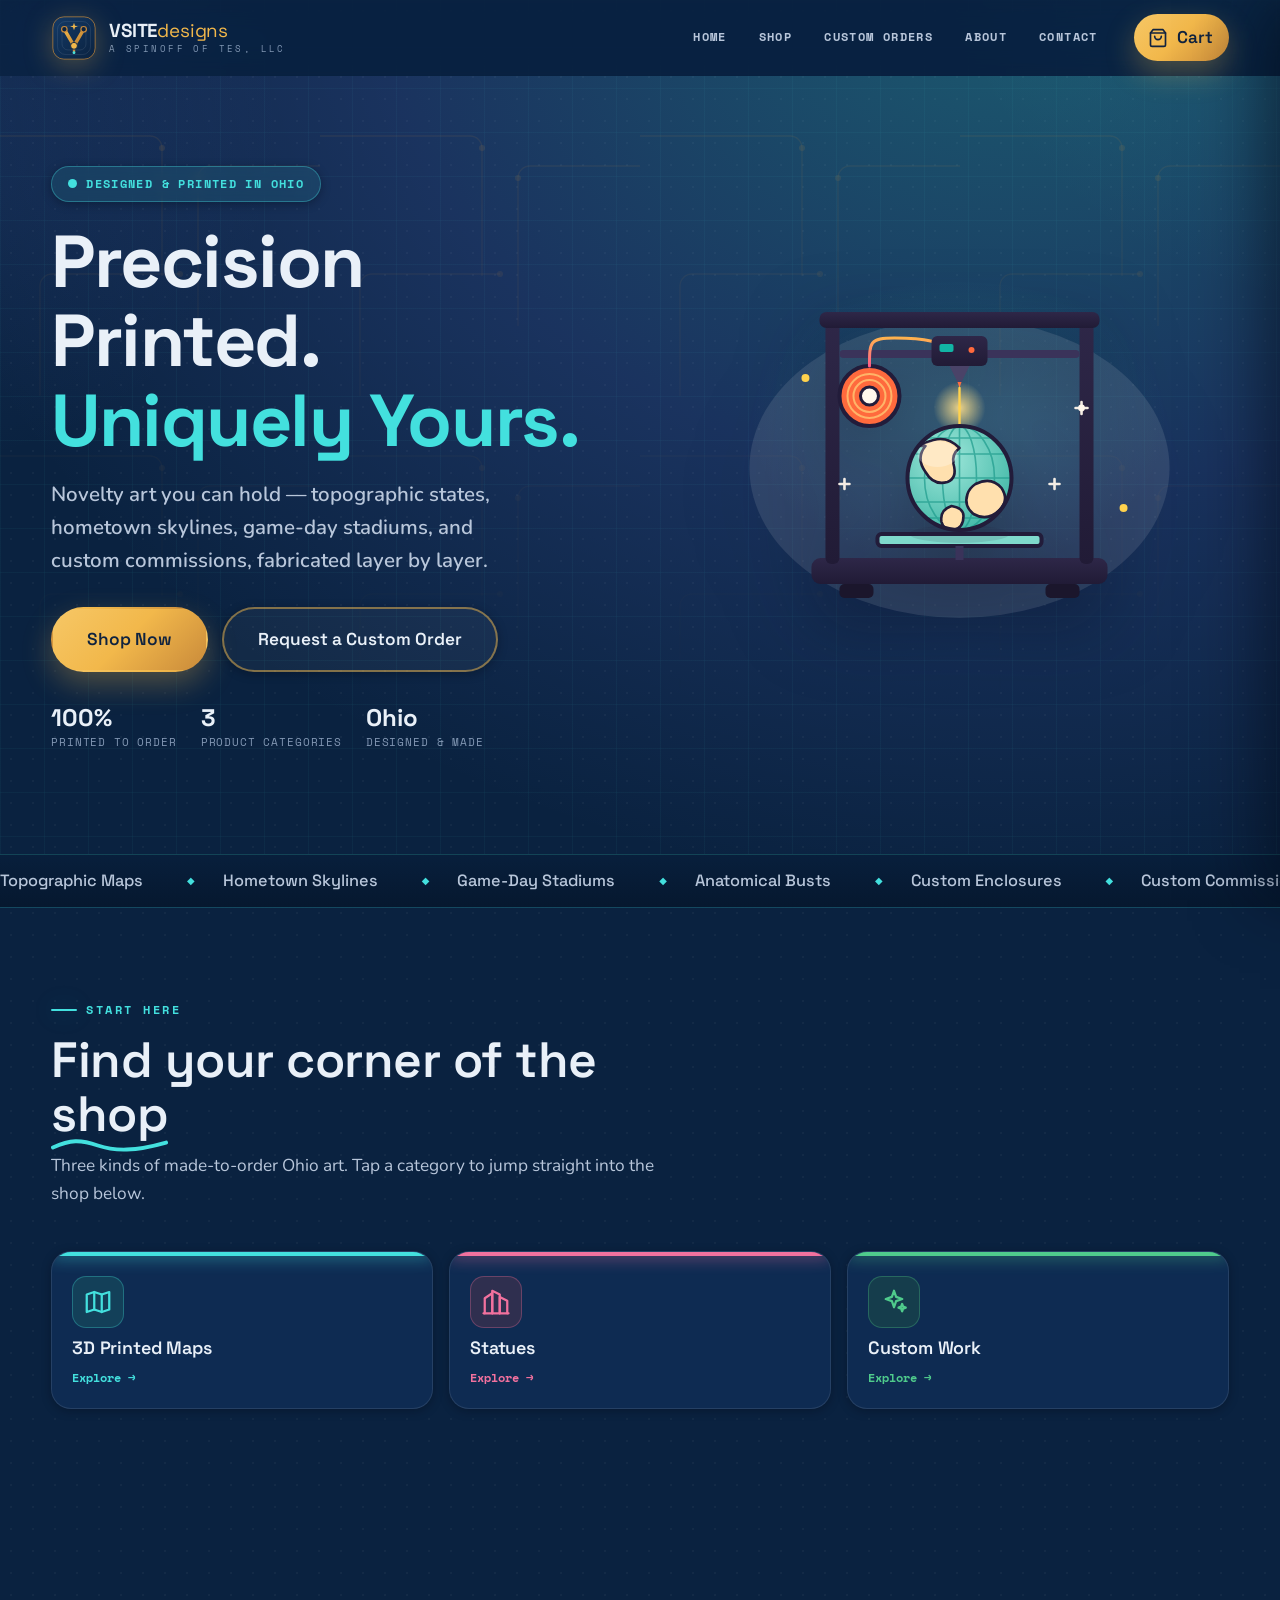
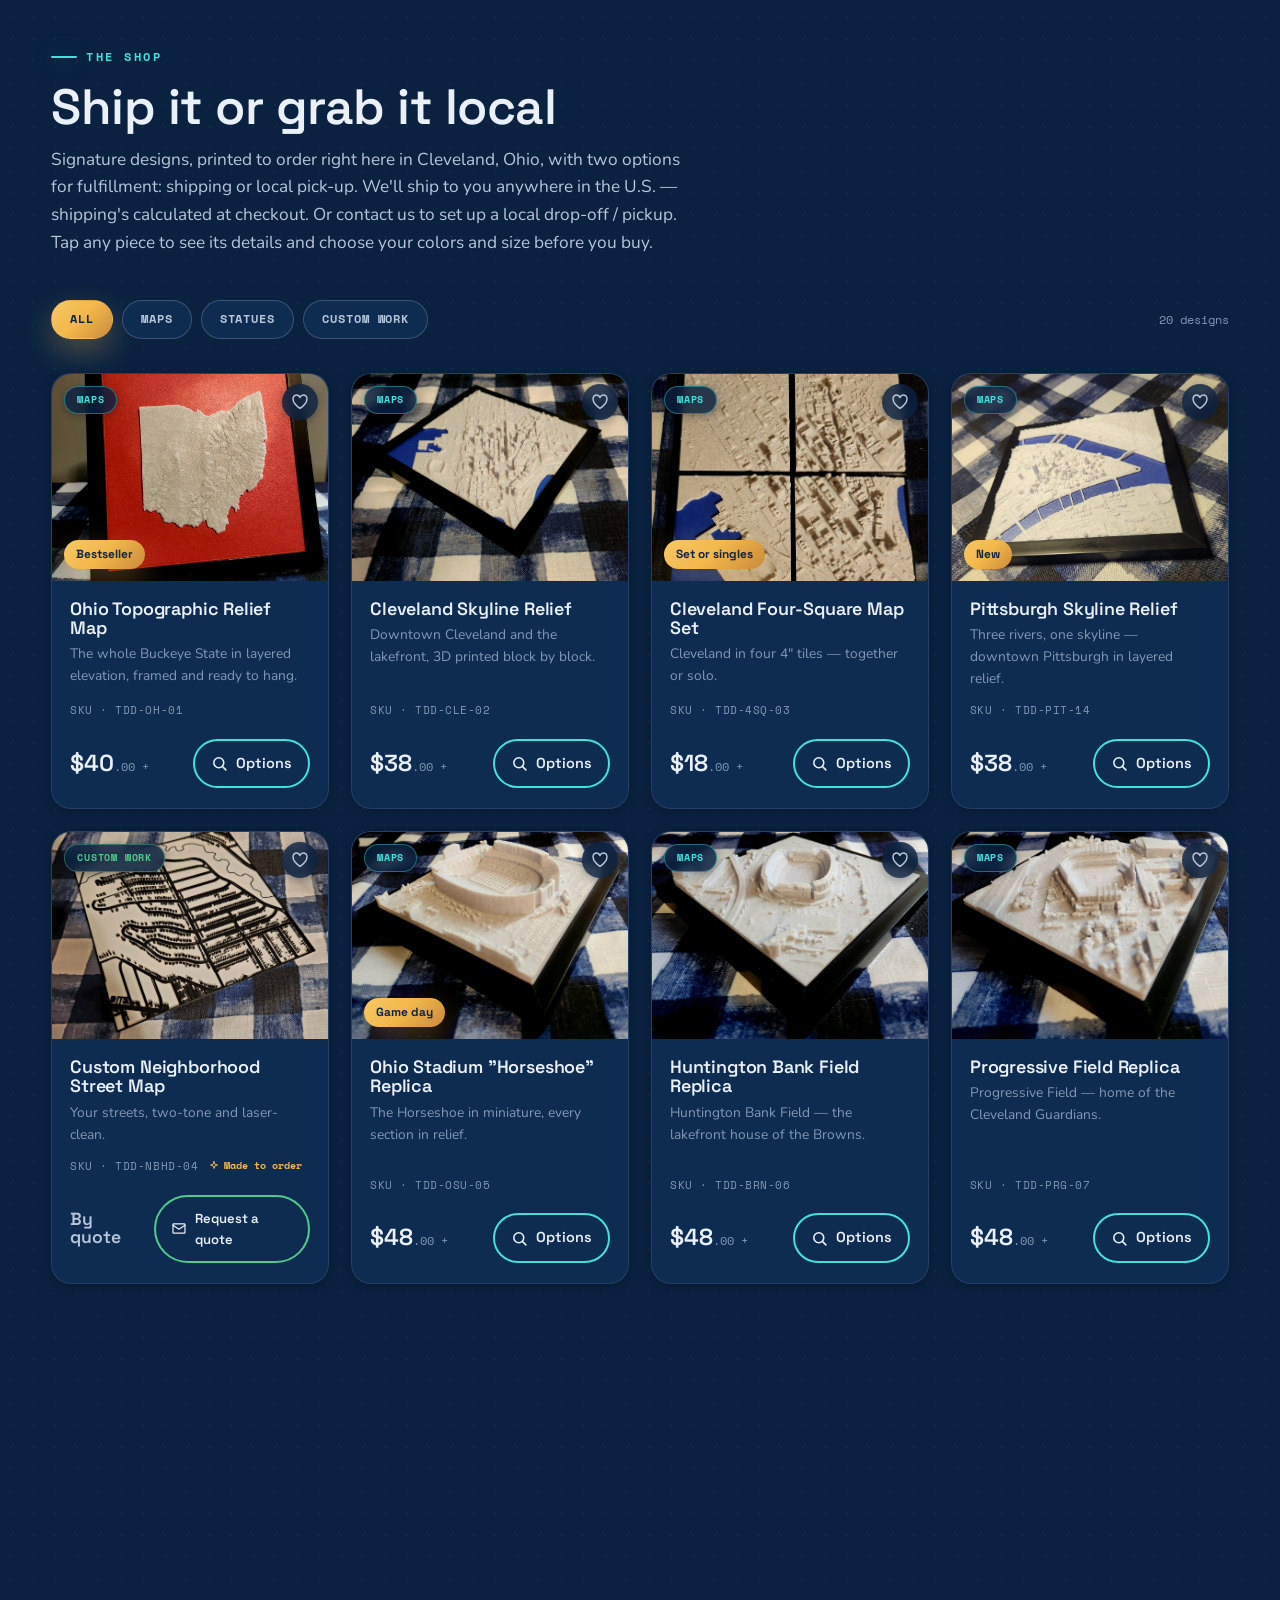
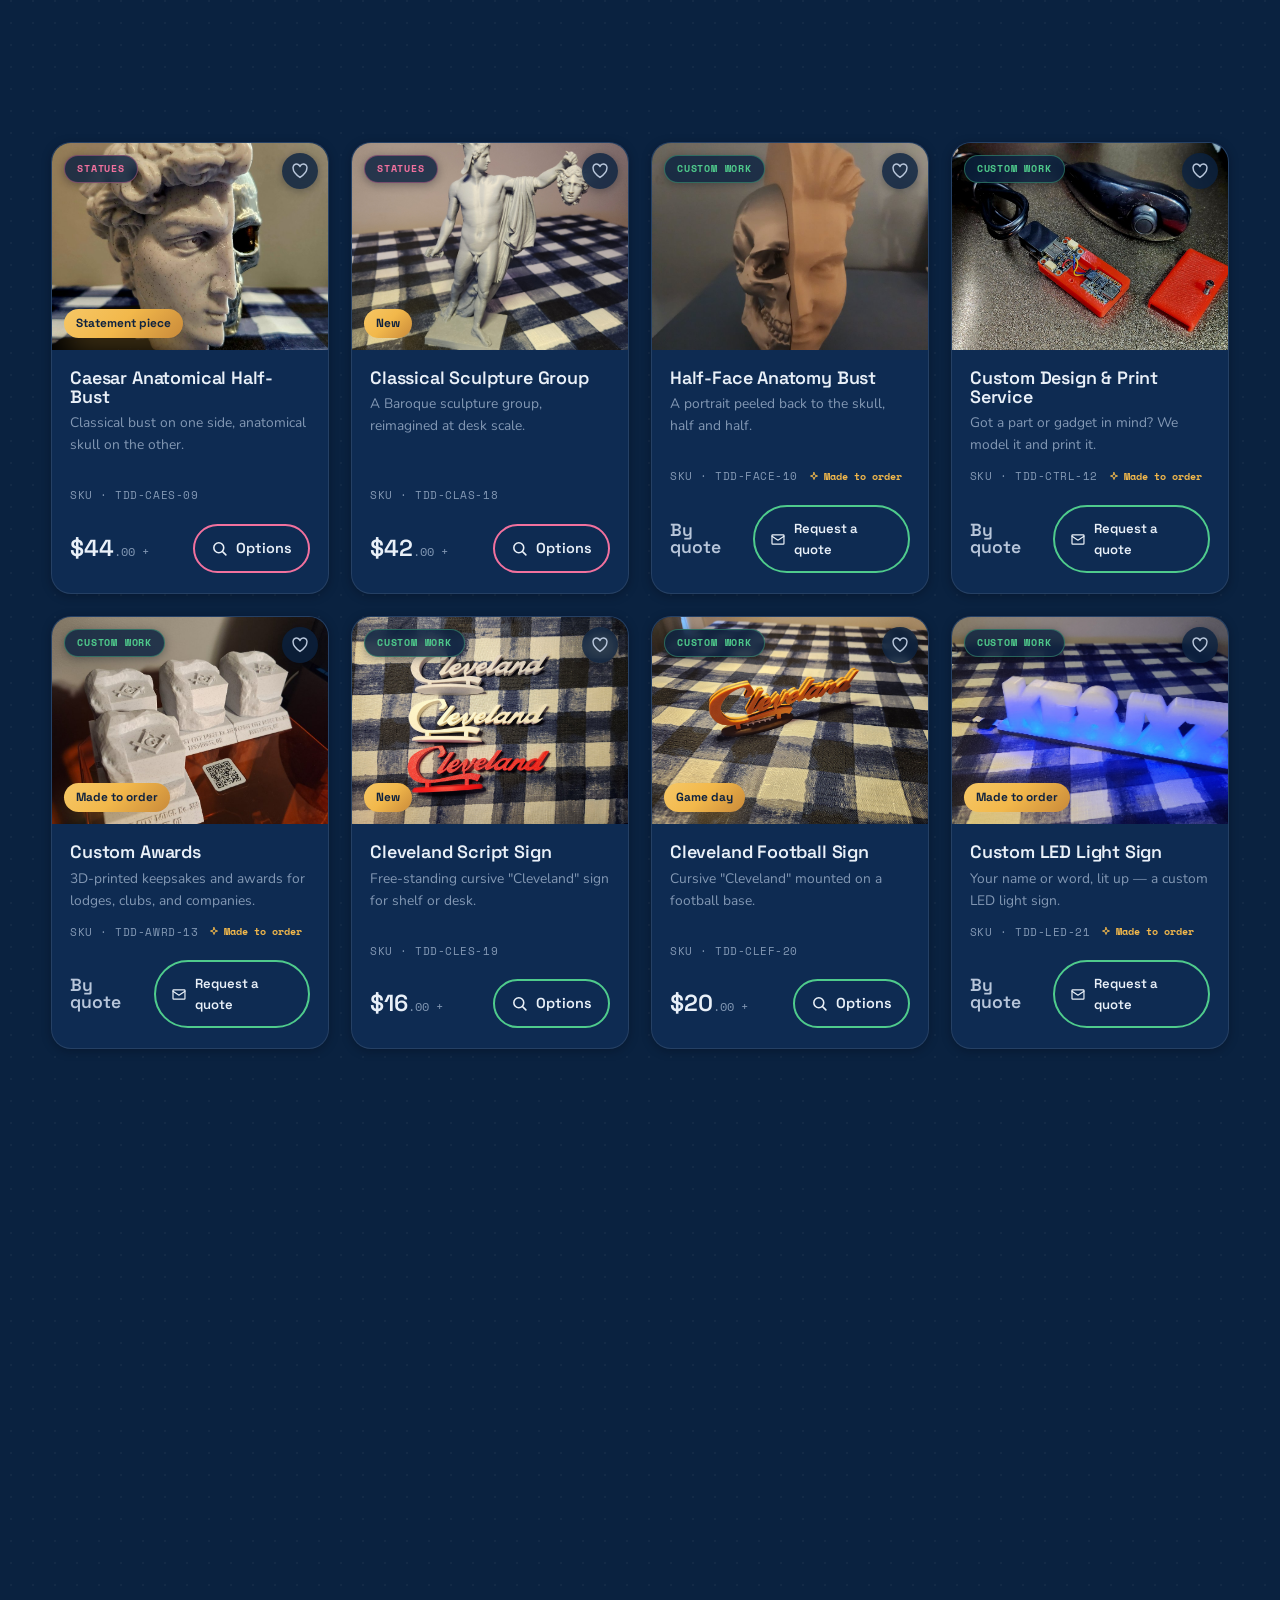
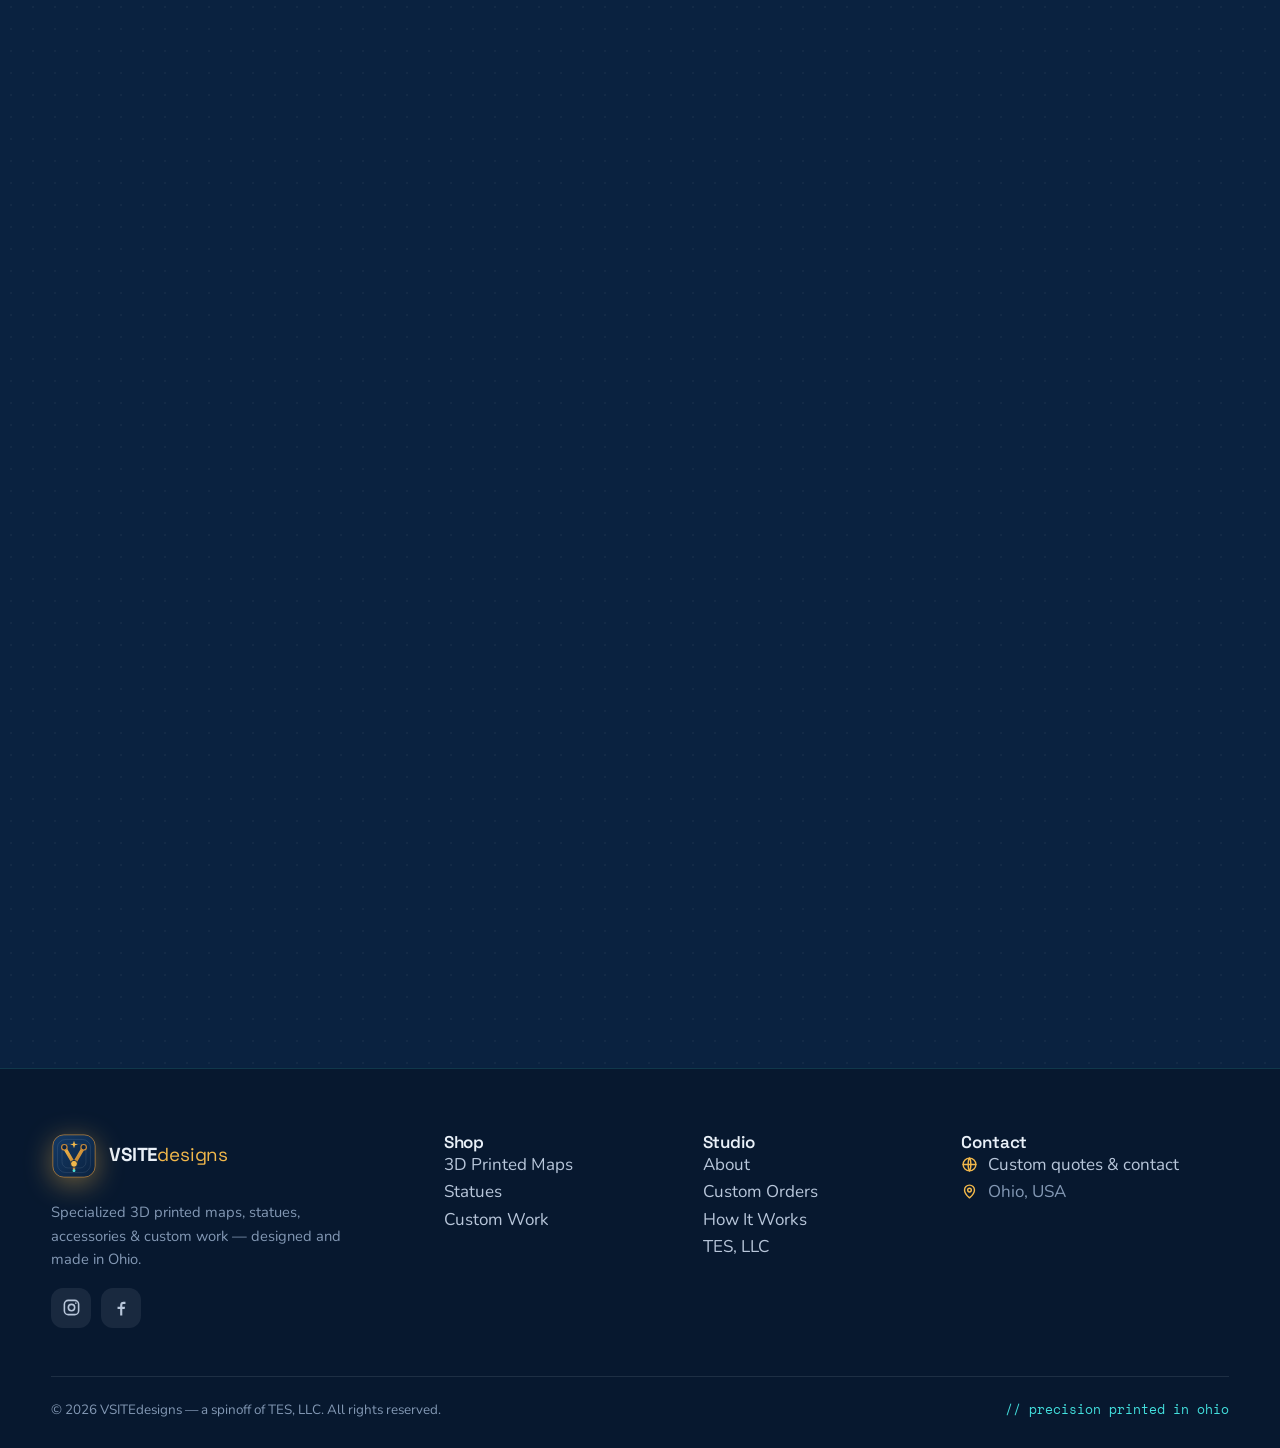
==== commit 8d08284b: "new products" ====
--- a/index.html
+++ b/index.html
@@ -148,7 +148,7 @@
           </div>
         </div>
         <div class="about__cards reveal" data-delay="1">
-          <div class="fact"><b>12</b><span>Signature designs</span></div>
+          <div class="fact"><b>20</b><span>Signature designs</span></div>
           <div class="fact"><b>3</b><span>Product categories</span></div>
           <div class="fact"><b>1:1</b><span>Custom commissions</span></div>
           <div class="fact"><b>100%</b><span>Made in Ohio</span></div>
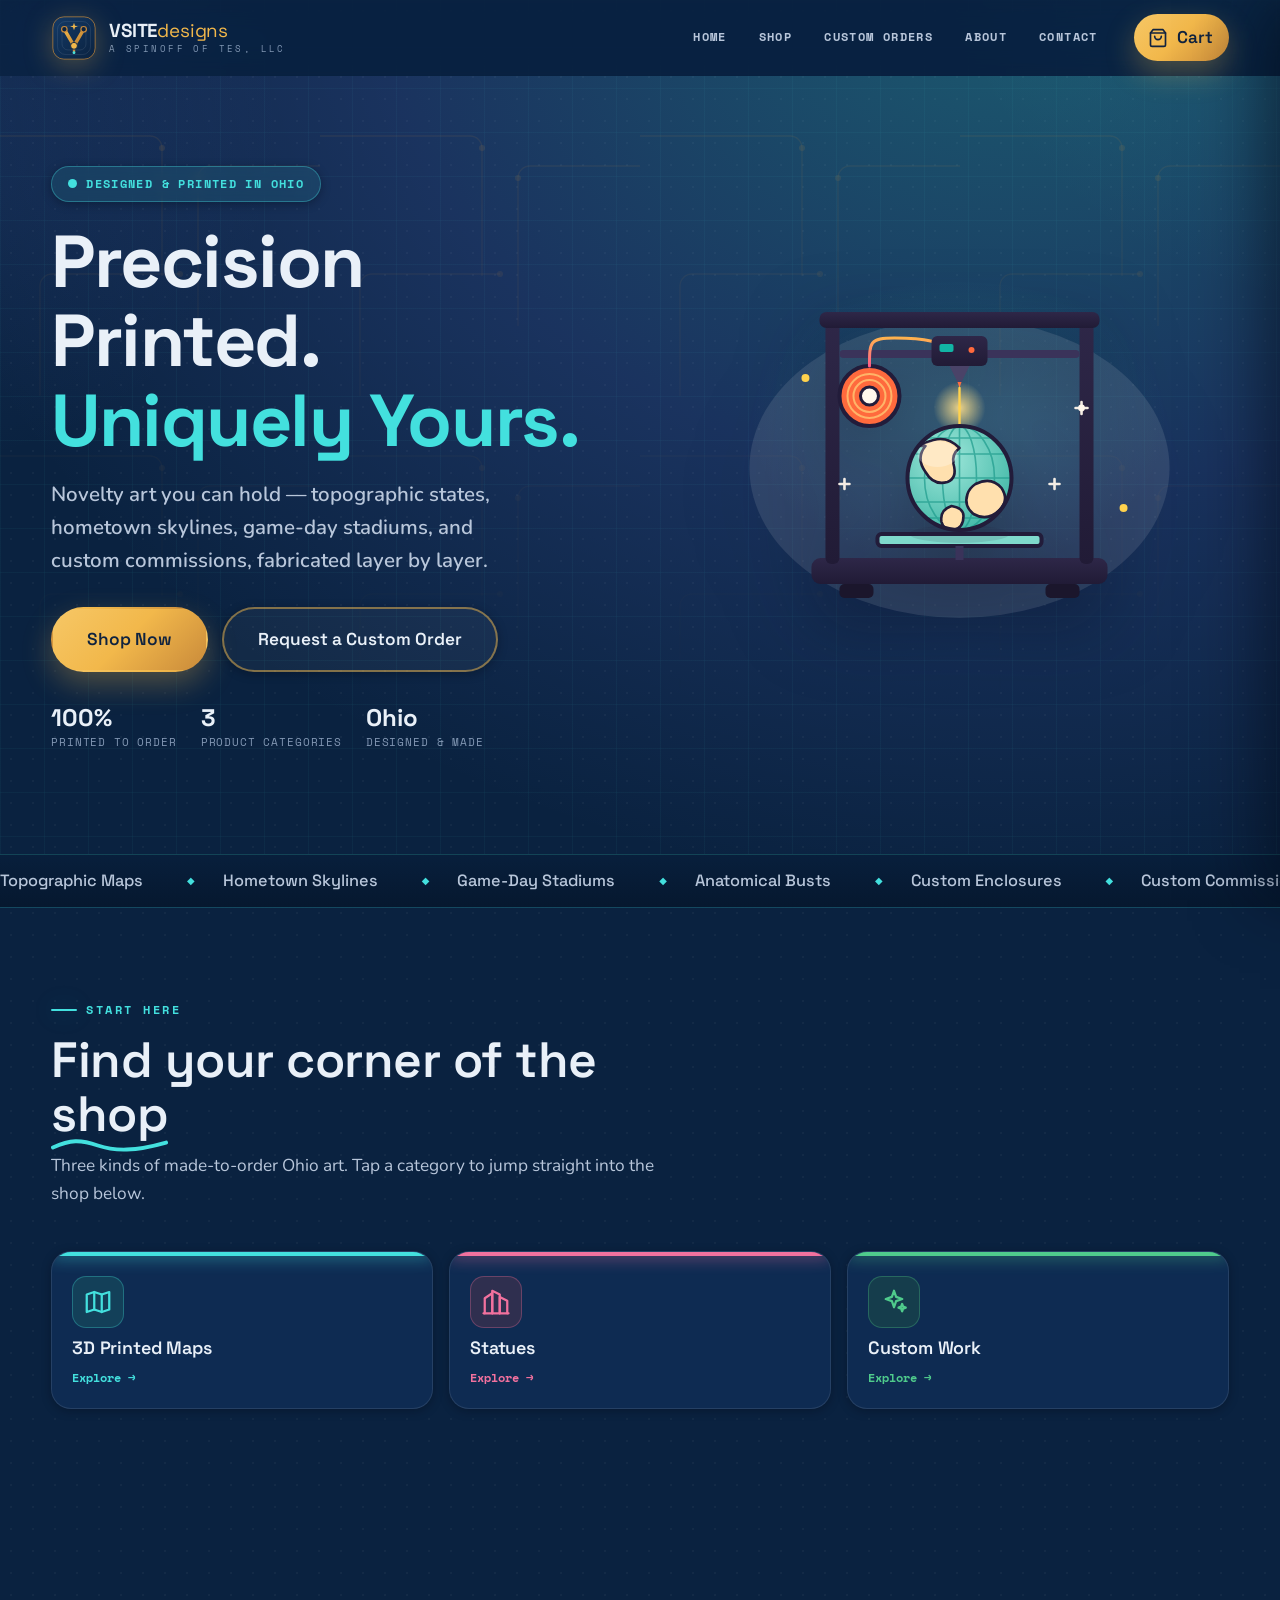
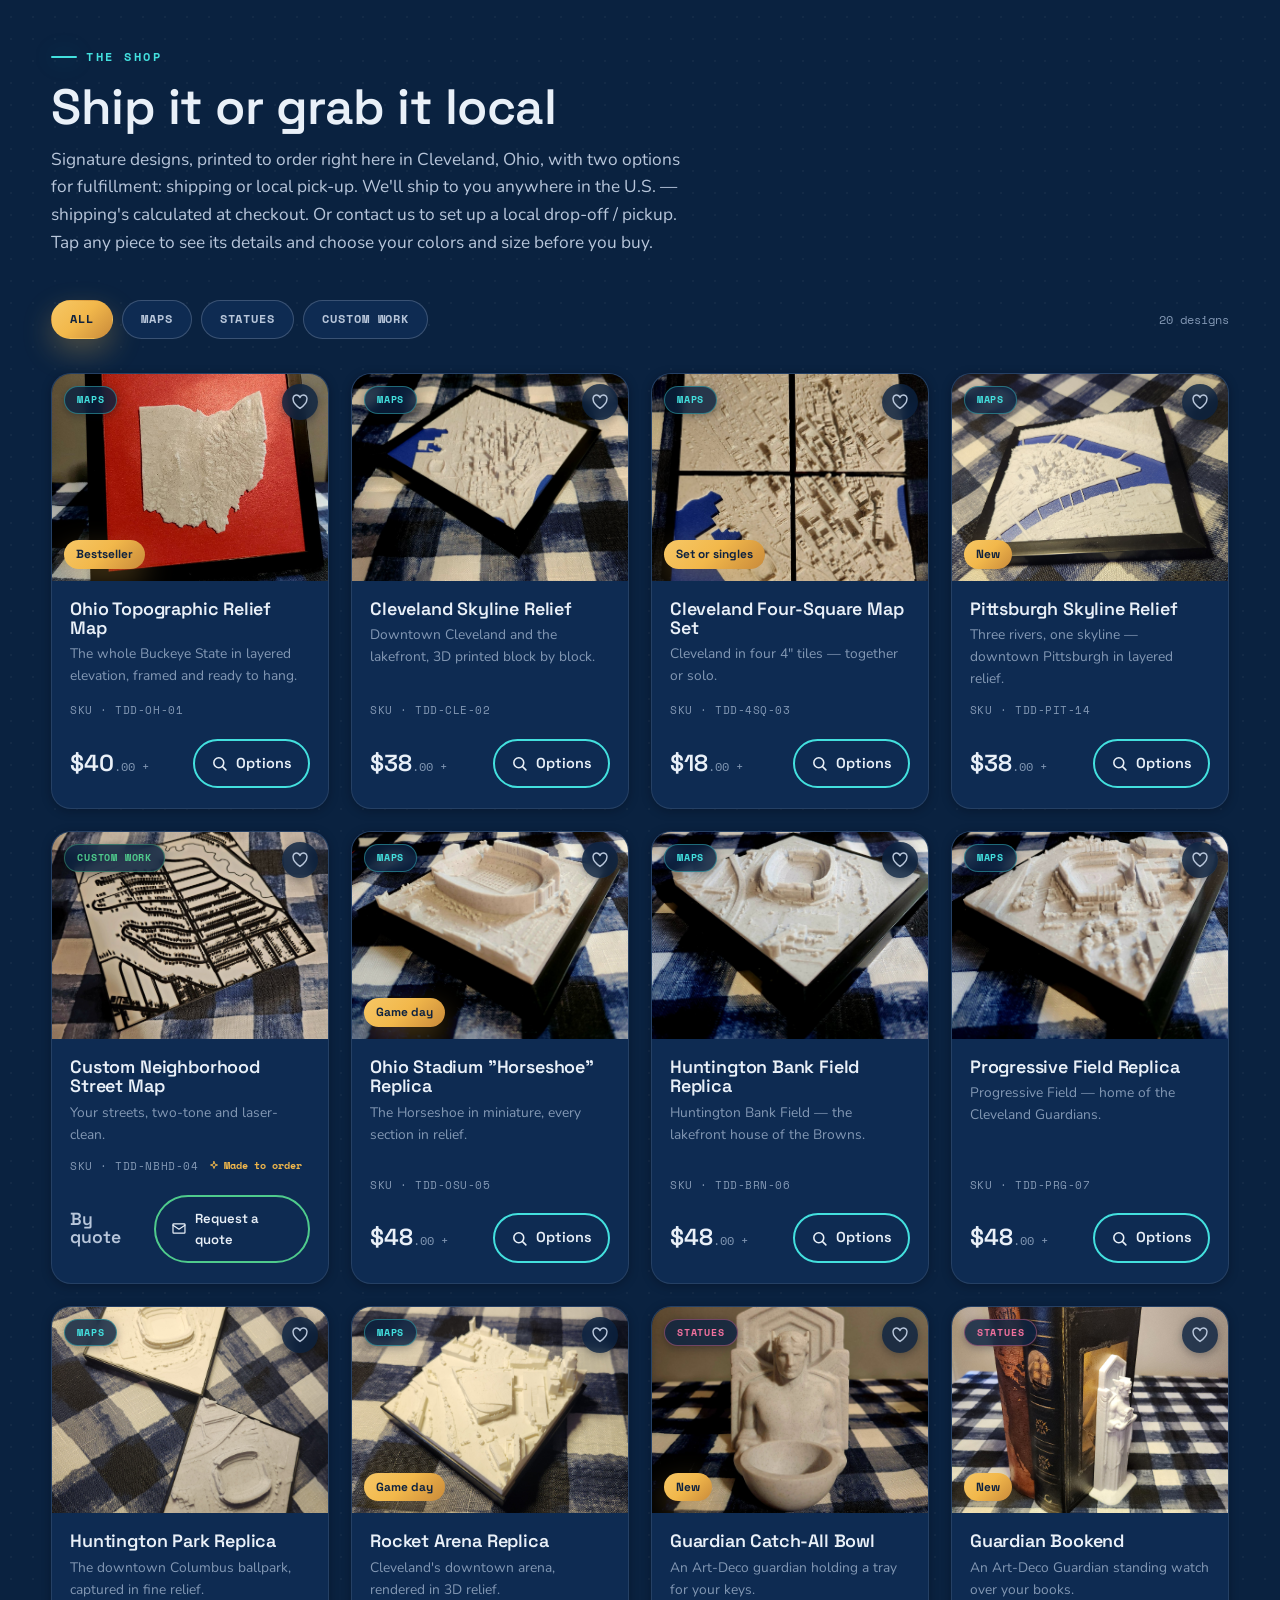
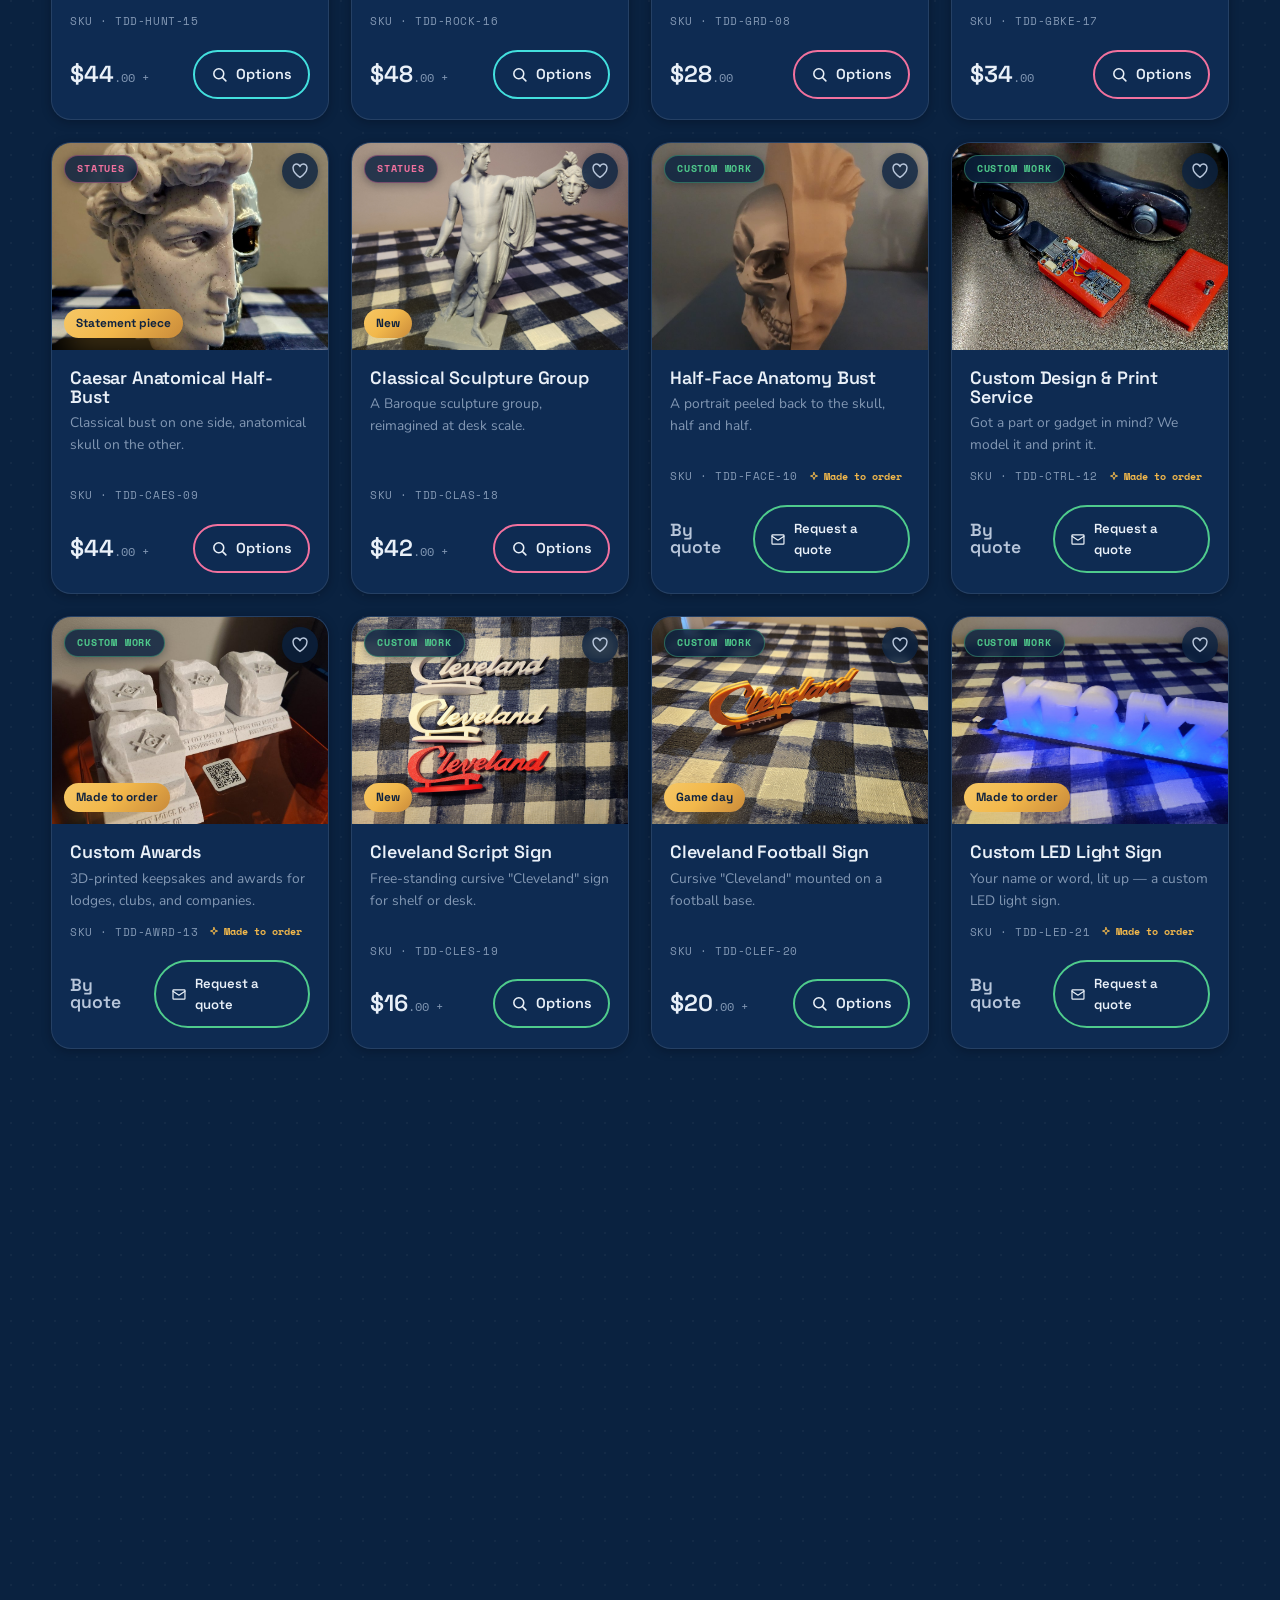
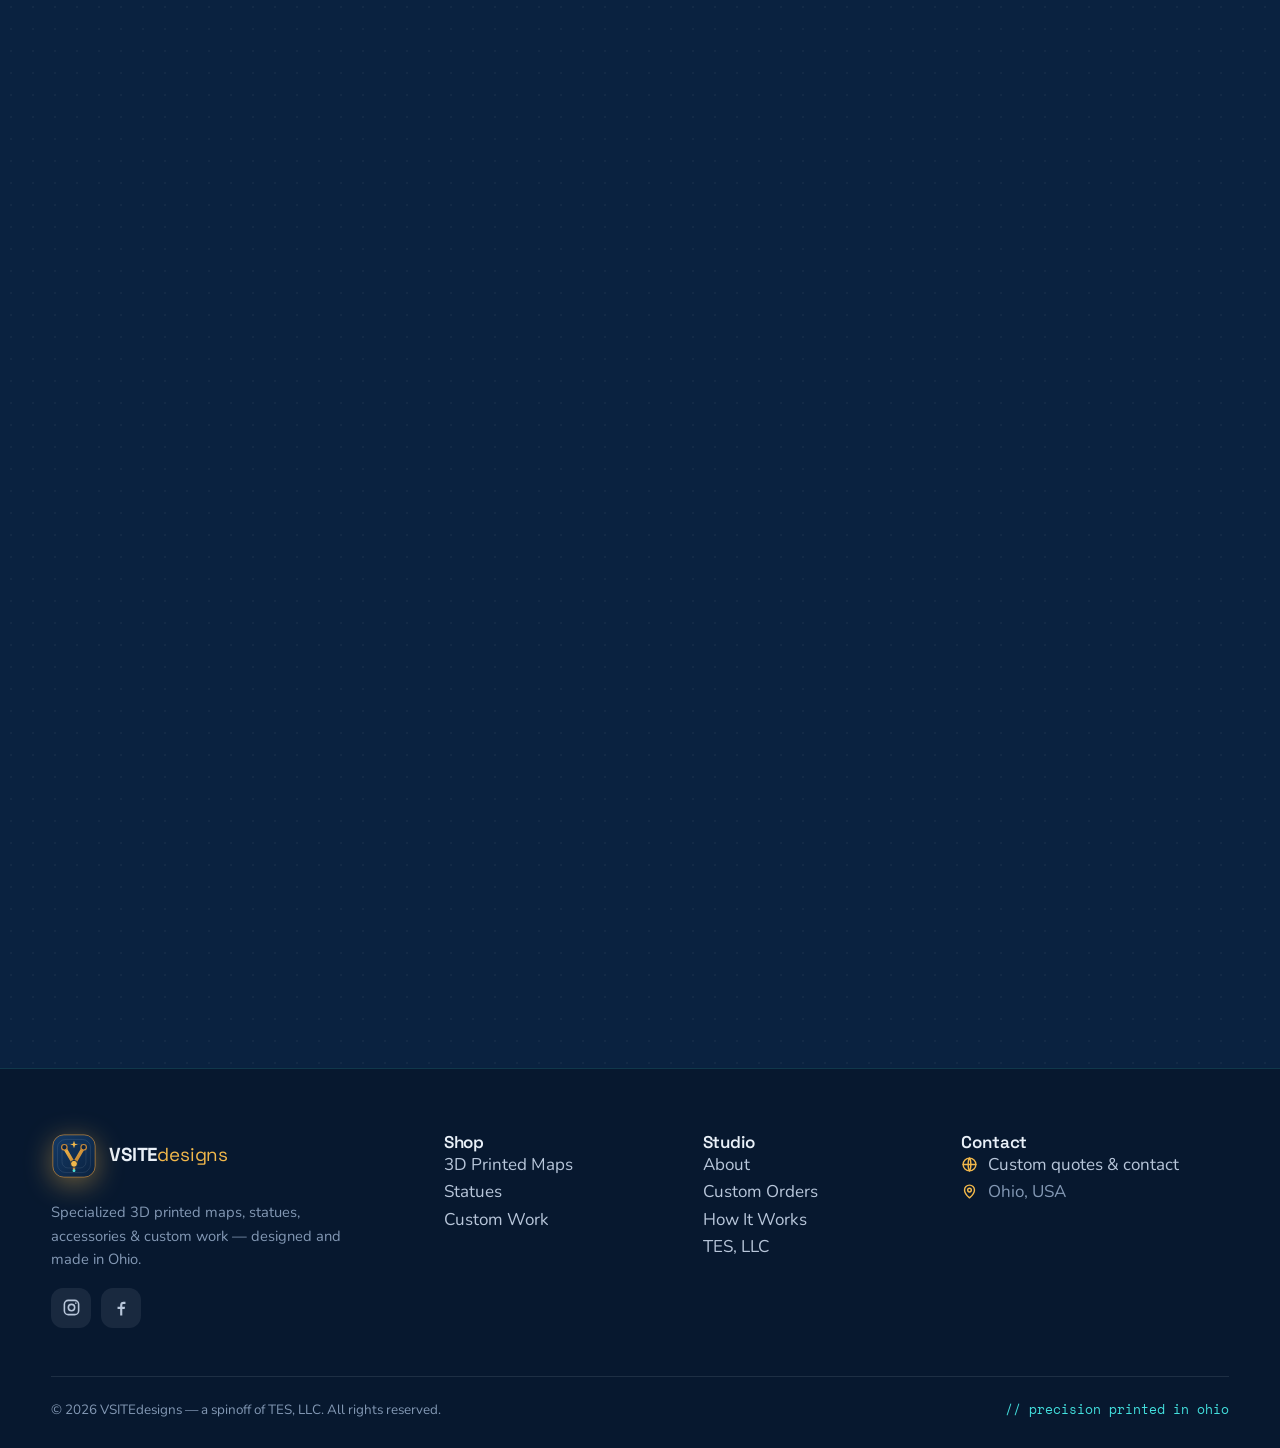
==== commit 923ccbe2: "test" ====
--- a/index.html
+++ b/index.html
@@ -49,7 +49,7 @@
           </div>
           <div class="hero__proof">
             <div><b>100%</b><span>Printed to order</span></div>
-            <div><b>3</b><span>Product categories</span></div>
+            <div><b>3</b><span>Product Categories</span></div>
             <div><b>Ohio</b><span>Designed &amp; made</span></div>
           </div>
         </div>
